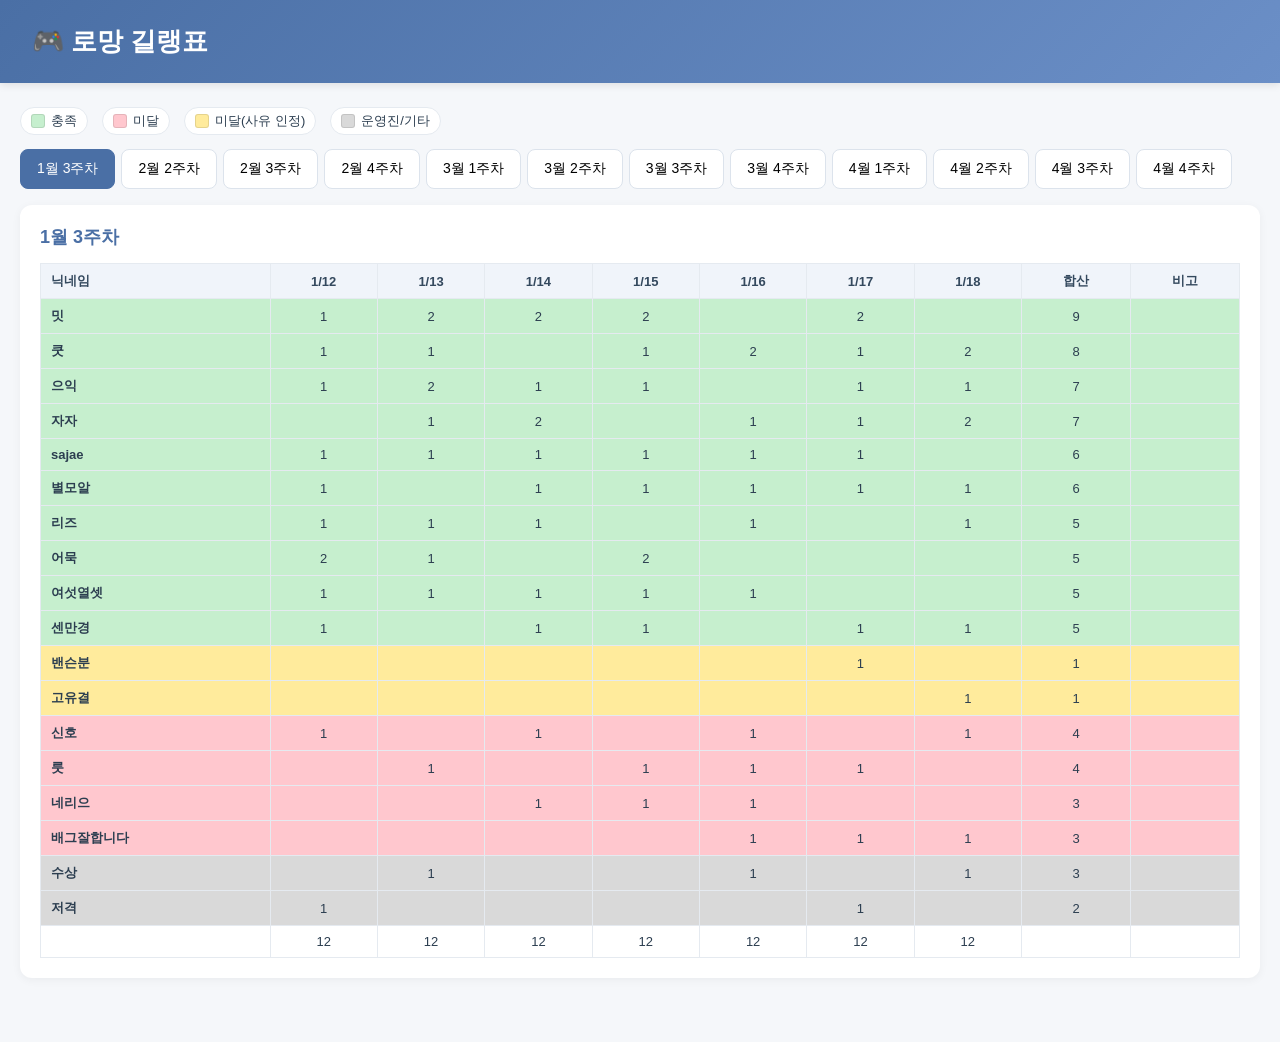
==== index.html @ 46daacc1 "Update print statement from 'Hello' to 'Goodbye'" ====
<!DOCTYPE html>
<html lang="ko">
<head>
<meta charset="UTF-8">
<title>로망 길랭표</title>
<style>
  *{box-sizing:border-box}
  body{font-family:'Malgun Gothic','Apple SD Gothic Neo',sans-serif;margin:0;background:#f5f7fa;color:#2c3e50}
  header{background:linear-gradient(135deg,#4a6fa5,#6b8fc7);color:#fff;padding:24px 32px;box-shadow:0 2px 8px rgba(0,0,0,.1)}
  header h1{margin:0;font-size:26px}
  .container{max-width:1400px;margin:24px auto;padding:0 20px}
  .legend{display:flex;flex-wrap:wrap;gap:14px;margin-bottom:14px;font-size:13px}
  .legend span{display:inline-flex;align-items:center;gap:6px;padding:4px 10px;background:#fff;border-radius:20px;border:1px solid #e5eaf0}
  .sw{width:14px;height:14px;border-radius:3px;border:1px solid rgba(0,0,0,.1)}
  .sw.green{background:#C6EFCE}.sw.red{background:#FFC7CE}.sw.yellow{background:#FFEB9C}.sw.gray{background:#D9D9D9}
  .tabs{display:flex;flex-wrap:wrap;gap:6px;margin-bottom:16px}
  .tab{padding:10px 16px;background:#fff;border:1px solid #dce3ec;border-radius:8px;cursor:pointer;font-size:14px;transition:.2s}
  .tab:hover{background:#eef3fa}
  .tab.active{background:#4a6fa5;color:#fff;border-color:#4a6fa5}
  .panel{background:#fff;border-radius:12px;padding:20px;box-shadow:0 2px 10px rgba(0,0,0,.05);overflow-x:auto}
  .panel h2{margin:0 0 14px;font-size:18px;color:#4a6fa5}
  table{width:100%;border-collapse:collapse;font-size:13px}
  th,td{padding:8px 10px;border:1px solid #e5eaf0;text-align:center;white-space:nowrap}
  th{background:#f0f4fa;font-weight:600;color:#34495e;position:sticky;top:0}
  td:first-child,th:first-child{text-align:left;font-weight:600}
  td.green{background:#C6EFCE}
  td.red{background:#FFC7CE}
  td.yellow{background:#FFEB9C}
  td.gray{background:#D9D9D9}
  footer{text-align:center;padding:20px;color:#95a5a6;font-size:12px}
</style>
</head>
<body>
<header><h1>🎮 로망 길랭표</h1></header>
<div class="container">
  <div class="legend">
    <span><i class="sw green"></i>충족</span>
    <span><i class="sw red"></i>미달</span>
    <span><i class="sw yellow"></i>미달(사유 인정)</span>
    <span><i class="sw gray"></i>운영진/기타</span>
  </div>
  <div class="tabs" id="tabs"></div>
  <div class="panel" id="panel"></div>
</div>
<footer></footer>
<script>
const DATA = {"1월 3주차": {"columns": ["닉네임", "1/12", "1/13", "1/14", "1/15", "1/16", "1/17", "1/18", "합산", "비고"], "rows": [[{"v": "밋", "c": "green"}, {"v": "1", "c": "green"}, {"v": "2", "c": "green"}, {"v": "2", "c": "green"}, {"v": "2", "c": "green"}, {"v": "", "c": "green"}, {"v": "2", "c": "green"}, {"v": "", "c": "green"}, {"v": "9", "c": "green"}, {"v": "", "c": "green"}], [{"v": "쿳", "c": "green"}, {"v": "1", "c": "green"}, {"v": "1", "c": "green"}, {"v": "", "c": "green"}, {"v": "1", "c": "green"}, {"v": "2", "c": "green"}, {"v": "1", "c": "green"}, {"v": "2", "c": "green"}, {"v": "8", "c": "green"}, {"v": "", "c": "green"}], [{"v": "으익", "c": "green"}, {"v": "1", "c": "green"}, {"v": "2", "c": "green"}, {"v": "1", "c": "green"}, {"v": "1", "c": "green"}, {"v": "", "c": "green"}, {"v": "1", "c": "green"}, {"v": "1", "c": "green"}, {"v": "7", "c": "green"}, {"v": "", "c": "green"}], [{"v": "자자", "c": "green"}, {"v": "", "c": "green"}, {"v": "1", "c": "green"}, {"v": "2", "c": "green"}, {"v": "", "c": "green"}, {"v": "1", "c": "green"}, {"v": "1", "c": "green"}, {"v": "2", "c": "green"}, {"v": "7", "c": "green"}, {"v": "", "c": "green"}], [{"v": "sajae", "c": "green"}, {"v": "1", "c": "green"}, {"v": "1", "c": "green"}, {"v": "1", "c": "green"}, {"v": "1", "c": "green"}, {"v": "1", "c": "green"}, {"v": "1", "c": "green"}, {"v": "", "c": "green"}, {"v": "6", "c": "green"}, {"v": "", "c": "green"}], [{"v": "별모알", "c": "green"}, {"v": "1", "c": "green"}, {"v": "", "c": "green"}, {"v": "1", "c": "green"}, {"v": "1", "c": "green"}, {"v": "1", "c": "green"}, {"v": "1", "c": "green"}, {"v": "1", "c": "green"}, {"v": "6", "c": "green"}, {"v": "", "c": "green"}], [{"v": "리즈", "c": "green"}, {"v": "1", "c": "green"}, {"v": "1", "c": "green"}, {"v": "1", "c": "green"}, {"v": "", "c": "green"}, {"v": "1", "c": "green"}, {"v": "", "c": "green"}, {"v": "1", "c": "green"}, {"v": "5", "c": "green"}, {"v": "", "c": "green"}], [{"v": "어묵", "c": "green"}, {"v": "2", "c": "green"}, {"v": "1", "c": "green"}, {"v": "", "c": "green"}, {"v": "2", "c": "green"}, {"v": "", "c": "green"}, {"v": "", "c": "green"}, {"v": "", "c": "green"}, {"v": "5", "c": "green"}, {"v": "", "c": "green"}], [{"v": "여섯열셋", "c": "green"}, {"v": "1", "c": "green"}, {"v": "1", "c": "green"}, {"v": "1", "c": "green"}, {"v": "1", "c": "green"}, {"v": "1", "c": "green"}, {"v": "", "c": "green"}, {"v": "", "c": "green"}, {"v": "5", "c": "green"}, {"v": "", "c": "green"}], [{"v": "센만경", "c": "green"}, {"v": "1", "c": "green"}, {"v": "", "c": "green"}, {"v": "1", "c": "green"}, {"v": "1", "c": "green"}, {"v": "", "c": "green"}, {"v": "1", "c": "green"}, {"v": "1", "c": "green"}, {"v": "5", "c": "green"}, {"v": "", "c": "green"}], [{"v": "밴슨분", "c": "yellow"}, {"v": "", "c": "yellow"}, {"v": "", "c": "yellow"}, {"v": "", "c": "yellow"}, {"v": "", "c": "yellow"}, {"v": "", "c": "yellow"}, {"v": "1", "c": "yellow"}, {"v": "", "c": "yellow"}, {"v": "1", "c": "yellow"}, {"v": "", "c": "yellow"}], [{"v": "고유결", "c": "yellow"}, {"v": "", "c": "yellow"}, {"v": "", "c": "yellow"}, {"v": "", "c": "yellow"}, {"v": "", "c": "yellow"}, {"v": "", "c": "yellow"}, {"v": "", "c": "yellow"}, {"v": "1", "c": "yellow"}, {"v": "1", "c": "yellow"}, {"v": "", "c": "yellow"}], [{"v": "신호", "c": "red"}, {"v": "1", "c": "red"}, {"v": "", "c": "red"}, {"v": "1", "c": "red"}, {"v": "", "c": "red"}, {"v": "1", "c": "red"}, {"v": "", "c": "red"}, {"v": "1", "c": "red"}, {"v": "4", "c": "red"}, {"v": "", "c": "red"}], [{"v": "룻", "c": "red"}, {"v": "", "c": "red"}, {"v": "1", "c": "red"}, {"v": "", "c": "red"}, {"v": "1", "c": "red"}, {"v": "1", "c": "red"}, {"v": "1", "c": "red"}, {"v": "", "c": "red"}, {"v": "4", "c": "red"}, {"v": "", "c": "red"}], [{"v": "네리으", "c": "red"}, {"v": "", "c": "red"}, {"v": "", "c": "red"}, {"v": "1", "c": "red"}, {"v": "1", "c": "red"}, {"v": "1", "c": "red"}, {"v": "", "c": "red"}, {"v": "", "c": "red"}, {"v": "3", "c": "red"}, {"v": "", "c": "red"}], [{"v": "배그잘합니다", "c": "red"}, {"v": "", "c": "red"}, {"v": "", "c": "red"}, {"v": "", "c": "red"}, {"v": "", "c": "red"}, {"v": "1", "c": "red"}, {"v": "1", "c": "red"}, {"v": "1", "c": "red"}, {"v": "3", "c": "red"}, {"v": "", "c": "red"}], [{"v": "수상", "c": "gray"}, {"v": "", "c": "gray"}, {"v": "1", "c": "gray"}, {"v": "", "c": "gray"}, {"v": "", "c": "gray"}, {"v": "1", "c": "gray"}, {"v": "", "c": "gray"}, {"v": "1", "c": "gray"}, {"v": "3", "c": "gray"}, {"v": "", "c": "gray"}], [{"v": "저격", "c": "gray"}, {"v": "1", "c": "gray"}, {"v": "", "c": "gray"}, {"v": "", "c": "gray"}, {"v": "", "c": "gray"}, {"v": "", "c": "gray"}, {"v": "1", "c": "gray"}, {"v": "", "c": "gray"}, {"v": "2", "c": "gray"}, {"v": "", "c": "gray"}], [{"v": "", "c": null}, {"v": "12", "c": null}, {"v": "12", "c": null}, {"v": "12", "c": null}, {"v": "12", "c": null}, {"v": "12", "c": null}, {"v": "12", "c": null}, {"v": "12", "c": null}, {"v": "", "c": null}, {"v": "", "c": null}]]}, "2월 2주차": {"columns": ["닉네임", "2/9", "2/10", "2/11", "2/12", "2/13", "2/14", "2/15", "합산", "비고"], "rows": [[{"v": "밋", "c": "green"}, {"v": "1", "c": "green"}, {"v": "", "c": "green"}, {"v": "", "c": "green"}, {"v": "", "c": "green"}, {"v": "2", "c": "green"}, {"v": "2", "c": "green"}, {"v": "", "c": "green"}, {"v": "5", "c": "green"}, {"v": "", "c": null}], [{"v": "으익", "c": "green"}, {"v": "1", "c": "green"}, {"v": "1", "c": "green"}, {"v": "1", "c": "green"}, {"v": "1", "c": "green"}, {"v": "", "c": "green"}, {"v": "1", "c": "green"}, {"v": "1", "c": "green"}, {"v": "6", "c": "green"}, {"v": "", "c": null}], [{"v": "자자", "c": "green"}, {"v": "2", "c": "green"}, {"v": "4", "c": "green"}, {"v": "2", "c": "green"}, {"v": "4", "c": "green"}, {"v": "2", "c": "green"}, {"v": "1", "c": "green"}, {"v": "1", "c": "green"}, {"v": "16", "c": "green"}, {"v": "", "c": null}], [{"v": "리즈", "c": "green"}, {"v": "1", "c": "green"}, {"v": "", "c": "green"}, {"v": "1", "c": "green"}, {"v": "1", "c": "green"}, {"v": "", "c": "green"}, {"v": "1", "c": "green"}, {"v": "1", "c": "green"}, {"v": "5", "c": "green"}, {"v": "", "c": null}], [{"v": "별모알", "c": "green"}, {"v": "1", "c": "green"}, {"v": "1", "c": "green"}, {"v": "1", "c": "green"}, {"v": "1", "c": "green"}, {"v": "1", "c": "green"}, {"v": "", "c": "green"}, {"v": "", "c": "green"}, {"v": "5", "c": "green"}, {"v": "", "c": null}], [{"v": "여섯열셋", "c": "green"}, {"v": "2", "c": "green"}, {"v": "2", "c": "green"}, {"v": "2", "c": "green"}, {"v": "", "c": "green"}, {"v": "2", "c": "green"}, {"v": "", "c": "green"}, {"v": "", "c": "green"}, {"v": "8", "c": "green"}, {"v": "", "c": null}], [{"v": "배그", "c": "green"}, {"v": "", "c": "green"}, {"v": "1", "c": "green"}, {"v": "1", "c": "green"}, {"v": "1", "c": "green"}, {"v": "", "c": "green"}, {"v": "", "c": "green"}, {"v": "1", "c": "green"}, {"v": "4", "c": "green"}, {"v": "주 4회만 가능하다 함", "c": null}], [{"v": "고유결", "c": "green"}, {"v": "", "c": "green"}, {"v": "", "c": "green"}, {"v": "1", "c": "green"}, {"v": "", "c": "green"}, {"v": "", "c": "green"}, {"v": "2", "c": "green"}, {"v": "2", "c": "green"}, {"v": "5", "c": "green"}, {"v": "", "c": null}], [{"v": "페력", "c": "yellow"}, {"v": "", "c": "yellow"}, {"v": "", "c": "yellow"}, {"v": "", "c": "yellow"}, {"v": "", "c": "yellow"}, {"v": "", "c": "yellow"}, {"v": "1", "c": "yellow"}, {"v": "1", "c": "yellow"}, {"v": "2", "c": "yellow"}, {"v": "14일 길갑", "c": null}], [{"v": "벽묻피", "c": "yellow"}, {"v": "", "c": "yellow"}, {"v": "", "c": "yellow"}, {"v": "", "c": "yellow"}, {"v": "", "c": "yellow"}, {"v": "", "c": "yellow"}, {"v": "", "c": "yellow"}, {"v": "1", "c": "yellow"}, {"v": "1", "c": "yellow"}, {"v": "15일 길갑", "c": null}], [{"v": "송나봄", "c": "red"}, {"v": "", "c": "red"}, {"v": "1", "c": "red"}, {"v": "", "c": "red"}, {"v": "1", "c": "red"}, {"v": "", "c": "red"}, {"v": "1", "c": "red"}, {"v": "", "c": "red"}, {"v": "3", "c": "red"}, {"v": "", "c": null}], [{"v": "밴슨분", "c": "red"}, {"v": "1", "c": "red"}, {"v": "", "c": "red"}, {"v": "", "c": "red"}, {"v": "", "c": "red"}, {"v": "", "c": "red"}, {"v": "", "c": "red"}, {"v": "", "c": "red"}, {"v": "1", "c": "red"}, {"v": "", "c": null}], [{"v": "센만경", "c": "red"}, {"v": "", "c": "red"}, {"v": "", "c": "red"}, {"v": "1", "c": "red"}, {"v": "", "c": "red"}, {"v": "", "c": "red"}, {"v": "", "c": "red"}, {"v": "", "c": "red"}, {"v": "1", "c": "red"}, {"v": "", "c": null}], [{"v": "신호", "c": "red"}, {"v": "1", "c": "red"}, {"v": "", "c": "red"}, {"v": "", "c": "red"}, {"v": "", "c": "red"}, {"v": "1", "c": "red"}, {"v": "", "c": "red"}, {"v": "1", "c": "red"}, {"v": "3", "c": "red"}, {"v": "", "c": null}], [{"v": "네리으", "c": "red"}, {"v": "", "c": "red"}, {"v": "", "c": "red"}, {"v": "", "c": "red"}, {"v": "", "c": "red"}, {"v": "1", "c": "red"}, {"v": "", "c": "red"}, {"v": "", "c": "red"}, {"v": "1", "c": "red"}, {"v": "", "c": null}], [{"v": "룻", "c": "gray"}, {"v": "", "c": "gray"}, {"v": "", "c": "gray"}, {"v": "", "c": "gray"}, {"v": "1", "c": "gray"}, {"v": "1", "c": "gray"}, {"v": "1", "c": "gray"}, {"v": "1", "c": "gray"}, {"v": "4", "c": "gray"}, {"v": "", "c": null}], [{"v": "수상", "c": "gray"}, {"v": "2", "c": "gray"}, {"v": "2", "c": "gray"}, {"v": "2", "c": "gray"}, {"v": "1", "c": "gray"}, {"v": "2", "c": "gray"}, {"v": "2", "c": "gray"}, {"v": "2", "c": "gray"}, {"v": "13", "c": "gray"}, {"v": "", "c": null}], [{"v": "", "c": null}, {"v": "12", "c": null}, {"v": "12", "c": null}, {"v": "12", "c": null}, {"v": "11", "c": null}, {"v": "12", "c": null}, {"v": "12", "c": null}, {"v": "12", "c": null}, {"v": "", "c": null}, {"v": "", "c": null}]]}, "2월 3주차": {"columns": ["닉네임", "2/16", "2/17", "2/18", "2/19", "2/20", "2/21", "2/22", "합산", "비고", "", ""], "rows": [[{"v": "여섯열셋", "c": "green"}, {"v": "2", "c": "green"}, {"v": "1", "c": "green"}, {"v": "1", "c": "green"}, {"v": "1", "c": "green"}, {"v": "1", "c": "green"}, {"v": "", "c": "green"}, {"v": "", "c": "green"}, {"v": "6", "c": "green"}, {"v": "", "c": null}, {"v": "", "c": null}, {"v": "", "c": null}], [{"v": "센만경", "c": "green"}, {"v": "1", "c": "green"}, {"v": "1", "c": "green"}, {"v": "", "c": "green"}, {"v": "1", "c": "green"}, {"v": "1", "c": "green"}, {"v": "1", "c": "green"}, {"v": "1", "c": "green"}, {"v": "6", "c": "green"}, {"v": "", "c": null}, {"v": "", "c": null}, {"v": "", "c": null}], [{"v": "별모알", "c": "green"}, {"v": "1", "c": "green"}, {"v": "1", "c": "green"}, {"v": "1", "c": "green"}, {"v": "1", "c": "green"}, {"v": "1", "c": "green"}, {"v": "", "c": "green"}, {"v": "", "c": "green"}, {"v": "5", "c": "green"}, {"v": "", "c": null}, {"v": "", "c": null}, {"v": "", "c": null}], [{"v": "흐흉(쿠노예)", "c": "green"}, {"v": "", "c": "green"}, {"v": "", "c": "green"}, {"v": "1", "c": "green"}, {"v": "1", "c": "green"}, {"v": "", "c": "green"}, {"v": "1", "c": "green"}, {"v": "2", "c": "green"}, {"v": "5", "c": "green"}, {"v": "", "c": null}, {"v": "", "c": null}, {"v": "", "c": null}], [{"v": "배그", "c": "green"}, {"v": "1", "c": "green"}, {"v": "", "c": "green"}, {"v": "1", "c": "green"}, {"v": "1", "c": "green"}, {"v": "", "c": "green"}, {"v": "1", "c": "green"}, {"v": "1", "c": "green"}, {"v": "5", "c": "green"}, {"v": "", "c": null}, {"v": "", "c": null}, {"v": "", "c": null}], [{"v": "페력", "c": "green"}, {"v": "1", "c": "green"}, {"v": "", "c": "green"}, {"v": "", "c": "green"}, {"v": "1", "c": "green"}, {"v": "1", "c": "green"}, {"v": "1", "c": "green"}, {"v": "1", "c": "green"}, {"v": "5", "c": "green"}, {"v": "", "c": null}, {"v": "", "c": null}, {"v": "", "c": null}], [{"v": "벽묻피", "c": "green"}, {"v": "", "c": "green"}, {"v": "1", "c": "green"}, {"v": "1", "c": "green"}, {"v": "1", "c": "green"}, {"v": "", "c": "green"}, {"v": "1", "c": "green"}, {"v": "1", "c": "green"}, {"v": "5", "c": "green"}, {"v": "", "c": null}, {"v": "", "c": null}, {"v": "", "c": null}], [{"v": "셰나", "c": "yellow"}, {"v": "", "c": "yellow"}, {"v": "", "c": "yellow"}, {"v": "", "c": "yellow"}, {"v": "", "c": "yellow"}, {"v": "1", "c": "yellow"}, {"v": "1", "c": "yellow"}, {"v": "1", "c": "yellow"}, {"v": "3", "c": "yellow"}, {"v": "", "c": null}, {"v": "", "c": null}, {"v": "", "c": null}], [{"v": "봄풀", "c": "yellow"}, {"v": "", "c": "yellow"}, {"v": "", "c": "yellow"}, {"v": "", "c": "yellow"}, {"v": "", "c": "yellow"}, {"v": "1", "c": "yellow"}, {"v": "", "c": "yellow"}, {"v": "", "c": "yellow"}, {"v": "1", "c": "yellow"}, {"v": "", "c": null}, {"v": "", "c": null}, {"v": "", "c": null}], [{"v": "햇닢", "c": "yellow"}, {"v": "", "c": "yellow"}, {"v": "", "c": "yellow"}, {"v": "", "c": "yellow"}, {"v": "", "c": "yellow"}, {"v": "1", "c": "yellow"}, {"v": "", "c": "yellow"}, {"v": "", "c": "yellow"}, {"v": "1", "c": "yellow"}, {"v": "", "c": null}, {"v": "", "c": null}, {"v": "", "c": null}], [{"v": "송나봄(요사히)", "c": "red"}, {"v": "1", "c": "red"}, {"v": "", "c": "red"}, {"v": "", "c": "red"}, {"v": "1", "c": "red"}, {"v": "1", "c": "red"}, {"v": "", "c": "red"}, {"v": "1", "c": "red"}, {"v": "4", "c": "red"}, {"v": "", "c": null}, {"v": "", "c": null}, {"v": "", "c": null}], [{"v": "밋", "c": "red"}, {"v": "", "c": "red"}, {"v": "1", "c": "red"}, {"v": "2", "c": "red"}, {"v": "1", "c": "red"}, {"v": "", "c": "red"}, {"v": "", "c": "red"}, {"v": "", "c": "red"}, {"v": "4", "c": "red"}, {"v": "", "c": null}, {"v": "", "c": null}, {"v": "", "c": null}], [{"v": "리즈", "c": "red"}, {"v": "1", "c": "red"}, {"v": "", "c": "red"}, {"v": "1", "c": "red"}, {"v": "1", "c": "red"}, {"v": "", "c": "red"}, {"v": "1", "c": "red"}, {"v": "", "c": "red"}, {"v": "4", "c": "red"}, {"v": "", "c": null}, {"v": "", "c": null}, {"v": "", "c": null}], [{"v": "고유결", "c": "red"}, {"v": "", "c": "red"}, {"v": "2", "c": "red"}, {"v": "", "c": "red"}, {"v": "", "c": "red"}, {"v": "2", "c": "red"}, {"v": "", "c": "red"}, {"v": "", "c": "red"}, {"v": "4", "c": "red"}, {"v": "", "c": null}, {"v": "", "c": null}, {"v": "", "c": null}], [{"v": "네리으", "c": "red"}, {"v": "", "c": "red"}, {"v": "1", "c": "red"}, {"v": "", "c": "red"}, {"v": "1", "c": "red"}, {"v": "", "c": "red"}, {"v": "1", "c": "red"}, {"v": "1", "c": "red"}, {"v": "4", "c": "red"}, {"v": "", "c": null}, {"v": "", "c": null}, {"v": "", "c": null}], [{"v": "으익", "c": "red"}, {"v": "1", "c": "red"}, {"v": "1", "c": "red"}, {"v": "", "c": "red"}, {"v": "", "c": "red"}, {"v": "", "c": "red"}, {"v": "", "c": "red"}, {"v": "1", "c": "red"}, {"v": "3", "c": "red"}, {"v": "", "c": null}, {"v": "", "c": null}, {"v": "", "c": null}], [{"v": "신호", "c": "red"}, {"v": "", "c": "red"}, {"v": "1", "c": "red"}, {"v": "", "c": "red"}, {"v": "", "c": "red"}, {"v": "", "c": "red"}, {"v": "1", "c": "red"}, {"v": "1", "c": "red"}, {"v": "3", "c": "red"}, {"v": "", "c": null}, {"v": "", "c": null}, {"v": "", "c": null}], [{"v": "자자", "c": "red"}, {"v": "", "c": "red"}, {"v": "", "c": "red"}, {"v": "1", "c": "red"}, {"v": "", "c": "red"}, {"v": "", "c": "red"}, {"v": "1", "c": "red"}, {"v": "", "c": "red"}, {"v": "2", "c": "red"}, {"v": "", "c": null}, {"v": "", "c": null}, {"v": "", "c": null}], [{"v": "밴슨분", "c": "red"}, {"v": "1", "c": "red"}, {"v": "", "c": "red"}, {"v": "", "c": "red"}, {"v": "", "c": "red"}, {"v": "", "c": "red"}, {"v": "", "c": "red"}, {"v": "", "c": "red"}, {"v": "1", "c": "red"}, {"v": "", "c": null}, {"v": "", "c": null}, {"v": "", "c": null}], [{"v": "수상", "c": "gray"}, {"v": "2", "c": "gray"}, {"v": "2", "c": "gray"}, {"v": "2", "c": "gray"}, {"v": "", "c": "gray"}, {"v": "2", "c": "gray"}, {"v": "", "c": "gray"}, {"v": "", "c": "gray"}, {"v": "8", "c": "gray"}, {"v": "", "c": null}, {"v": "", "c": null}, {"v": "", "c": null}], [{"v": "룻", "c": "gray"}, {"v": "", "c": "gray"}, {"v": "", "c": "gray"}, {"v": "1", "c": "gray"}, {"v": "1", "c": "gray"}, {"v": "", "c": "gray"}, {"v": "", "c": "gray"}, {"v": "1", "c": "gray"}, {"v": "3", "c": "gray"}, {"v": "", "c": null}, {"v": "", "c": null}, {"v": "", "c": null}], [{"v": "", "c": null}, {"v": "12", "c": null}, {"v": "12", "c": null}, {"v": "12", "c": null}, {"v": "12", "c": null}, {"v": "12", "c": null}, {"v": "10", "c": null}, {"v": "12", "c": null}, {"v": "", "c": null}, {"v": "", "c": null}, {"v": "", "c": null}, {"v": "", "c": null}]]}, "2월 4주차": {"columns": ["닉네임", "2/23", "2/24", "2/25", "2/26", "2/27", "2/28", "3/1", "합산", "비고"], "rows": [[{"v": "으익", "c": "green"}, {"v": "1", "c": "green"}, {"v": "1", "c": "green"}, {"v": "1", "c": "green"}, {"v": "1", "c": "green"}, {"v": "1", "c": "green"}, {"v": "1", "c": "green"}, {"v": "1", "c": "green"}, {"v": "7", "c": "green"}, {"v": "", "c": null}], [{"v": "별모알", "c": "green"}, {"v": "1", "c": "green"}, {"v": "1", "c": "green"}, {"v": "1", "c": "green"}, {"v": "1", "c": "green"}, {"v": "1", "c": "green"}, {"v": "", "c": "green"}, {"v": "", "c": "green"}, {"v": "5", "c": "green"}, {"v": "", "c": null}], [{"v": "여섯열셋", "c": "green"}, {"v": "", "c": "green"}, {"v": "1", "c": "green"}, {"v": "2", "c": "green"}, {"v": "2", "c": "green"}, {"v": "", "c": "green"}, {"v": "", "c": "green"}, {"v": "", "c": "green"}, {"v": "5", "c": "green"}, {"v": "", "c": null}], [{"v": "흐흉(쿠노예)", "c": "green"}, {"v": "1", "c": "green"}, {"v": "1", "c": "green"}, {"v": "1", "c": "green"}, {"v": "", "c": "green"}, {"v": "", "c": "green"}, {"v": "1", "c": "green"}, {"v": "1", "c": "green"}, {"v": "5", "c": "green"}, {"v": "", "c": null}], [{"v": "배그", "c": "green"}, {"v": "", "c": "green"}, {"v": "1", "c": "green"}, {"v": "1", "c": "green"}, {"v": "1", "c": "green"}, {"v": "1", "c": "green"}, {"v": "", "c": "green"}, {"v": "", "c": "green"}, {"v": "4", "c": "green"}, {"v": "", "c": null}], [{"v": "셰나", "c": "red"}, {"v": "", "c": "red"}, {"v": "1", "c": "red"}, {"v": "1", "c": "red"}, {"v": "", "c": "red"}, {"v": "", "c": "red"}, {"v": "", "c": "red"}, {"v": "1", "c": "red"}, {"v": "3", "c": "red"}, {"v": "", "c": null}], [{"v": "밴슨분", "c": "red"}, {"v": "", "c": "red"}, {"v": "", "c": "red"}, {"v": "2", "c": "red"}, {"v": "", "c": "red"}, {"v": "1", "c": "red"}, {"v": "", "c": "red"}, {"v": "", "c": "red"}, {"v": "3", "c": "red"}, {"v": "", "c": null}], [{"v": "신호", "c": "red"}, {"v": "1", "c": "red"}, {"v": "", "c": "red"}, {"v": "1", "c": "red"}, {"v": "", "c": "red"}, {"v": "", "c": "red"}, {"v": "", "c": "red"}, {"v": "1", "c": "red"}, {"v": "3", "c": "red"}, {"v": "", "c": null}], [{"v": "벳새", "c": "red"}, {"v": "1", "c": "red"}, {"v": "1", "c": "red"}, {"v": "", "c": "red"}, {"v": "1", "c": "red"}, {"v": "", "c": "red"}, {"v": "", "c": "red"}, {"v": "", "c": "red"}, {"v": "3", "c": "red"}, {"v": "길탈", "c": null}], [{"v": "센만경", "c": "red"}, {"v": "", "c": "red"}, {"v": "1", "c": "red"}, {"v": "", "c": "red"}, {"v": "", "c": "red"}, {"v": "", "c": "red"}, {"v": "1", "c": "red"}, {"v": "1", "c": "red"}, {"v": "3", "c": "red"}, {"v": "", "c": null}], [{"v": "고유결", "c": "red"}, {"v": "", "c": "red"}, {"v": "", "c": "red"}, {"v": "", "c": "red"}, {"v": "", "c": "red"}, {"v": "", "c": "red"}, {"v": "2", "c": "red"}, {"v": "", "c": "red"}, {"v": "2", "c": "red"}, {"v": "", "c": null}], [{"v": "네리으", "c": "red"}, {"v": "", "c": "red"}, {"v": "", "c": "red"}, {"v": "", "c": "red"}, {"v": "1", "c": "red"}, {"v": "1", "c": "red"}, {"v": "", "c": "red"}, {"v": "1", "c": "red"}, {"v": "3", "c": "red"}, {"v": "", "c": null}], [{"v": "페력", "c": "red"}, {"v": "", "c": "red"}, {"v": "", "c": "red"}, {"v": "1", "c": "red"}, {"v": "", "c": "red"}, {"v": "", "c": "red"}, {"v": "", "c": "red"}, {"v": "", "c": "red"}, {"v": "1", "c": "red"}, {"v": "", "c": null}], [{"v": "벽묻피", "c": "red"}, {"v": "", "c": "red"}, {"v": "", "c": "red"}, {"v": "", "c": "red"}, {"v": "", "c": "red"}, {"v": "", "c": "red"}, {"v": "", "c": "red"}, {"v": "", "c": "red"}, {"v": "0", "c": "red"}, {"v": "23일 길갑", "c": null}], [{"v": "봄풀", "c": "red"}, {"v": "", "c": "red"}, {"v": "", "c": "red"}, {"v": "", "c": "red"}, {"v": "", "c": "red"}, {"v": "", "c": "red"}, {"v": "", "c": "red"}, {"v": "", "c": "red"}, {"v": "0", "c": "red"}, {"v": "", "c": null}], [{"v": "수상", "c": "gray"}, {"v": "2", "c": "gray"}, {"v": "2", "c": "gray"}, {"v": "", "c": "gray"}, {"v": "", "c": "gray"}, {"v": "2", "c": "gray"}, {"v": "", "c": "gray"}, {"v": "", "c": "gray"}, {"v": "6", "c": "gray"}, {"v": "", "c": null}], [{"v": "자자", "c": "gray"}, {"v": "3", "c": "gray"}, {"v": "1", "c": "gray"}, {"v": "", "c": "gray"}, {"v": "1", "c": "gray"}, {"v": "", "c": "gray"}, {"v": "", "c": "gray"}, {"v": "", "c": "gray"}, {"v": "5", "c": "gray"}, {"v": "", "c": null}], [{"v": "리즈", "c": "gray"}, {"v": "", "c": "gray"}, {"v": "", "c": "gray"}, {"v": "1", "c": "gray"}, {"v": "1", "c": "gray"}, {"v": "1", "c": "gray"}, {"v": "1", "c": "gray"}, {"v": "1", "c": "gray"}, {"v": "5", "c": "gray"}, {"v": "", "c": null}], [{"v": "요사히=yvi=신앙", "c": "gray"}, {"v": "", "c": "gray"}, {"v": "", "c": "gray"}, {"v": "", "c": "gray"}, {"v": "1", "c": "gray"}, {"v": "1", "c": "gray"}, {"v": "1", "c": "gray"}, {"v": "1", "c": "gray"}, {"v": "4", "c": "gray"}, {"v": "", "c": null}], [{"v": "송나봄", "c": "gray"}, {"v": "", "c": "gray"}, {"v": "", "c": "gray"}, {"v": "", "c": "gray"}, {"v": "1", "c": "gray"}, {"v": "1", "c": "gray"}, {"v": "1", "c": "gray"}, {"v": "1", "c": "gray"}, {"v": "4", "c": "gray"}, {"v": "", "c": null}], [{"v": "룻", "c": "gray"}, {"v": "", "c": "gray"}, {"v": "1", "c": "gray"}, {"v": "", "c": "gray"}, {"v": "1", "c": "gray"}, {"v": "1", "c": "gray"}, {"v": "1", "c": "gray"}, {"v": "1", "c": "gray"}, {"v": "5", "c": "gray"}, {"v": "", "c": null}], [{"v": "밋", "c": "gray"}, {"v": "", "c": "gray"}, {"v": "", "c": "gray"}, {"v": "", "c": "gray"}, {"v": "", "c": "gray"}, {"v": "1", "c": "gray"}, {"v": "", "c": "gray"}, {"v": "", "c": "gray"}, {"v": "1", "c": "gray"}, {"v": "", "c": null}], [{"v": "", "c": null}, {"v": "10", "c": null}, {"v": "12", "c": null}, {"v": "12", "c": null}, {"v": "12", "c": null}, {"v": "12", "c": null}, {"v": "9", "c": null}, {"v": "10", "c": null}, {"v": "", "c": null}, {"v": "", "c": null}]]}, "3월 1주차": {"columns": ["닉네임", "3/2", "3/3", "3/4", "3/5", "3/6", "3/7", "3/8", "합산", "비고"], "rows": [[{"v": "밴슨분", "c": "green"}, {"v": "", "c": "green"}, {"v": "1", "c": "green"}, {"v": "2", "c": "green"}, {"v": "1", "c": "green"}, {"v": "2", "c": "green"}, {"v": "", "c": "green"}, {"v": "2", "c": "green"}, {"v": "8", "c": "green"}, {"v": "3/7나눠서", "c": "green"}], [{"v": "셰나", "c": "green"}, {"v": "1", "c": "green"}, {"v": "", "c": "green"}, {"v": "", "c": "green"}, {"v": "2", "c": "green"}, {"v": "1", "c": "green"}, {"v": "1", "c": "green"}, {"v": "1", "c": "green"}, {"v": "6", "c": "green"}, {"v": "", "c": "green"}], [{"v": "힘줄절단", "c": "green"}, {"v": "1", "c": "green"}, {"v": "", "c": "green"}, {"v": "1", "c": "green"}, {"v": "1", "c": "green"}, {"v": "1", "c": "green"}, {"v": "1", "c": "green"}, {"v": "1", "c": "green"}, {"v": "6", "c": "green"}, {"v": "", "c": "green"}], [{"v": "여섯열셋", "c": "green"}, {"v": "1", "c": "green"}, {"v": "2", "c": "green"}, {"v": "1", "c": "green"}, {"v": "1", "c": "green"}, {"v": "", "c": "green"}, {"v": "", "c": "green"}, {"v": "", "c": "green"}, {"v": "5", "c": "green"}, {"v": "", "c": "green"}], [{"v": "고유결", "c": "green"}, {"v": "2", "c": "green"}, {"v": "", "c": "green"}, {"v": "1", "c": "green"}, {"v": "", "c": "green"}, {"v": "", "c": "green"}, {"v": "1", "c": "green"}, {"v": "1", "c": "green"}, {"v": "5", "c": "green"}, {"v": "", "c": "green"}], [{"v": "건반윤", "c": "green"}, {"v": "", "c": "green"}, {"v": "", "c": "green"}, {"v": "1", "c": "green"}, {"v": "1", "c": "green"}, {"v": "1", "c": "green"}, {"v": "1", "c": "green"}, {"v": "1", "c": "green"}, {"v": "5", "c": "green"}, {"v": "", "c": "green"}], [{"v": "배그", "c": "green"}, {"v": "1", "c": "green"}, {"v": "1", "c": "green"}, {"v": "1", "c": "green"}, {"v": "1", "c": "green"}, {"v": "", "c": "green"}, {"v": "", "c": "green"}, {"v": "", "c": "green"}, {"v": "4", "c": "green"}, {"v": "4번만 가능", "c": "green"}], [{"v": "신호", "c": "green"}, {"v": "", "c": "green"}, {"v": "1", "c": "green"}, {"v": "1", "c": "green"}, {"v": "1", "c": "green"}, {"v": "", "c": "green"}, {"v": "1", "c": "green"}, {"v": "", "c": "green"}, {"v": "4", "c": "green"}, {"v": "3/7나눠서", "c": "green"}], [{"v": "네리으", "c": "yellow"}, {"v": "", "c": "yellow"}, {"v": "1", "c": "yellow"}, {"v": "1", "c": "yellow"}, {"v": "1", "c": "yellow"}, {"v": "", "c": "yellow"}, {"v": "", "c": "yellow"}, {"v": "", "c": "yellow"}, {"v": "3", "c": "yellow"}, {"v": "아가영매 ㅜ", "c": "yellow"}], [{"v": "으익", "c": "yellow"}, {"v": "", "c": "yellow"}, {"v": "1", "c": "yellow"}, {"v": "", "c": "yellow"}, {"v": "1", "c": "yellow"}, {"v": "", "c": "yellow"}, {"v": "1", "c": "yellow"}, {"v": "1", "c": "yellow"}, {"v": "4", "c": "yellow"}, {"v": "야자", "c": "yellow"}], [{"v": "1uvmax", "c": "yellow"}, {"v": "1", "c": "yellow"}, {"v": "1", "c": "yellow"}, {"v": "", "c": "yellow"}, {"v": "", "c": "yellow"}, {"v": "", "c": "yellow"}, {"v": "2", "c": "yellow"}, {"v": "", "c": "yellow"}, {"v": "4", "c": "yellow"}, {"v": "도와주는거인데 체크하래", "c": "yellow"}], [{"v": "별모알", "c": "yellow"}, {"v": "1", "c": "yellow"}, {"v": "", "c": "yellow"}, {"v": "", "c": "yellow"}, {"v": "", "c": "yellow"}, {"v": "", "c": "yellow"}, {"v": "", "c": "yellow"}, {"v": "1", "c": "yellow"}, {"v": "2", "c": "yellow"}, {"v": "정지", "c": "yellow"}], [{"v": "흐흉(쿠노예)", "c": "yellow"}, {"v": "", "c": "yellow"}, {"v": "", "c": "yellow"}, {"v": "", "c": "yellow"}, {"v": "", "c": "yellow"}, {"v": "1", "c": "yellow"}, {"v": "1", "c": "yellow"}, {"v": "", "c": "yellow"}, {"v": "2", "c": "yellow"}, {"v": "군대", "c": "yellow"}], [{"v": "봄풀", "c": "yellow"}, {"v": "", "c": "yellow"}, {"v": "", "c": "yellow"}, {"v": "", "c": "yellow"}, {"v": "", "c": "yellow"}, {"v": "", "c": "yellow"}, {"v": "", "c": "yellow"}, {"v": "", "c": "yellow"}, {"v": "0", "c": "yellow"}, {"v": "군대이슈로 명유", "c": "yellow"}], [{"v": "센만경", "c": "red"}, {"v": "", "c": "red"}, {"v": "", "c": "red"}, {"v": "", "c": "red"}, {"v": "", "c": "red"}, {"v": "", "c": "red"}, {"v": "1", "c": "red"}, {"v": "", "c": "red"}, {"v": "1", "c": "red"}, {"v": "", "c": "red"}], [{"v": "페력", "c": "red"}, {"v": "", "c": "red"}, {"v": "", "c": "red"}, {"v": "", "c": "red"}, {"v": "", "c": "red"}, {"v": "", "c": "red"}, {"v": "", "c": "red"}, {"v": "", "c": "red"}, {"v": "0", "c": "red"}, {"v": "", "c": "red"}], [{"v": "리즈", "c": "gray"}, {"v": "1", "c": "gray"}, {"v": "1", "c": "gray"}, {"v": "", "c": "gray"}, {"v": "1", "c": "gray"}, {"v": "1", "c": "gray"}, {"v": "1", "c": "gray"}, {"v": "1", "c": "gray"}, {"v": "6", "c": "gray"}, {"v": "", "c": "gray"}], [{"v": "헌트릭스", "c": "gray"}, {"v": "1", "c": "gray"}, {"v": "1", "c": "gray"}, {"v": "1", "c": "gray"}, {"v": "", "c": "gray"}, {"v": "1", "c": "gray"}, {"v": "", "c": "gray"}, {"v": "", "c": "gray"}, {"v": "4", "c": "gray"}, {"v": "도와주러 옴", "c": "gray"}], [{"v": "송나봄", "c": "gray"}, {"v": "", "c": "gray"}, {"v": "", "c": "gray"}, {"v": "1", "c": "gray"}, {"v": "", "c": "gray"}, {"v": "1", "c": "gray"}, {"v": "1", "c": "gray"}, {"v": "1", "c": "gray"}, {"v": "4", "c": "gray"}, {"v": "야자", "c": "gray"}], [{"v": "수상", "c": "gray"}, {"v": "1", "c": "gray"}, {"v": "", "c": "gray"}, {"v": "1", "c": "gray"}, {"v": "", "c": "gray"}, {"v": "", "c": "gray"}, {"v": "", "c": "gray"}, {"v": "", "c": "gray"}, {"v": "2", "c": "gray"}, {"v": "", "c": "gray"}], [{"v": "밋", "c": "gray"}, {"v": "1", "c": "gray"}, {"v": "", "c": "gray"}, {"v": "", "c": "gray"}, {"v": "", "c": "gray"}, {"v": "1", "c": "gray"}, {"v": "", "c": "gray"}, {"v": "", "c": "gray"}, {"v": "2", "c": "gray"}, {"v": "길마머해", "c": "gray"}], [{"v": "안키움이름", "c": "gray"}, {"v": "", "c": "gray"}, {"v": "", "c": "gray"}, {"v": "", "c": "gray"}, {"v": "1", "c": "gray"}, {"v": "", "c": "gray"}, {"v": "", "c": "gray"}, {"v": "", "c": "gray"}, {"v": "1", "c": "gray"}, {"v": "랭유아님", "c": "gray"}], [{"v": "yvi", "c": "gray"}, {"v": "", "c": "gray"}, {"v": "1", "c": "gray"}, {"v": "", "c": "gray"}, {"v": "", "c": "gray"}, {"v": "", "c": "gray"}, {"v": "", "c": "gray"}, {"v": "", "c": "gray"}, {"v": "1", "c": "gray"}, {"v": "도와주러 왔다가 길탈", "c": "gray"}], [{"v": "룻", "c": "gray"}, {"v": "", "c": "gray"}, {"v": "1", "c": "gray"}, {"v": "", "c": "gray"}, {"v": "", "c": "gray"}, {"v": "", "c": "gray"}, {"v": "", "c": "gray"}, {"v": "", "c": "gray"}, {"v": "1", "c": "gray"}, {"v": "", "c": "gray"}], [{"v": "자자[위인]", "c": "gray"}, {"v": "", "c": "gray"}, {"v": "", "c": "gray"}, {"v": "", "c": "gray"}, {"v": "", "c": "gray"}, {"v": "", "c": "gray"}, {"v": "", "c": "gray"}, {"v": "1", "c": "gray"}, {"v": "1", "c": "gray"}, {"v": "도와주러 옴", "c": "gray"}], [{"v": "자자", "c": "gray"}, {"v": "", "c": "gray"}, {"v": "", "c": "gray"}, {"v": "", "c": "gray"}, {"v": "", "c": "gray"}, {"v": "", "c": "gray"}, {"v": "", "c": "gray"}, {"v": "", "c": "gray"}, {"v": "0", "c": "gray"}, {"v": "", "c": "gray"}], [{"v": "", "c": null}, {"v": "12", "c": null}, {"v": "12", "c": null}, {"v": "12", "c": null}, {"v": "12", "c": null}, {"v": "10", "c": null}, {"v": "12", "c": null}, {"v": "11", "c": null}, {"v": "", "c": null}, {"v": "", "c": null}]]}, "3월 2주차": {"columns": ["닉네임", "3/9", "3/10", "3/11", "3/12", "3/13", "3/14", "3/15", "합산 (승률)", "비고"], "rows": [[{"v": "송나봄", "c": "green"}, {"v": "L", "c": "green"}, {"v": "W", "c": "green"}, {"v": "W", "c": "green"}, {"v": "W", "c": "green"}, {"v": "W", "c": "green"}, {"v": "W", "c": "green"}, {"v": "L", "c": "green"}, {"v": "7 (71%)", "c": "green"}, {"v": "야자", "c": "green"}], [{"v": "네리으", "c": "green"}, {"v": "L", "c": "green"}, {"v": "L", "c": "green"}, {"v": "W", "c": "green"}, {"v": "L", "c": "green"}, {"v": "W", "c": "green"}, {"v": "L", "c": "green"}, {"v": "W", "c": "green"}, {"v": "7 (43%)", "c": "green"}, {"v": "", "c": "green"}], [{"v": "셰나", "c": "green"}, {"v": "", "c": "green"}, {"v": "W", "c": "green"}, {"v": "W", "c": "green"}, {"v": "L", "c": "green"}, {"v": "L", "c": "green"}, {"v": "L", "c": "green"}, {"v": "L", "c": "green"}, {"v": "6 (33%)", "c": "green"}, {"v": "", "c": "green"}], [{"v": "힘줄절단", "c": "green"}, {"v": "", "c": "green"}, {"v": "L", "c": "green"}, {"v": "L", "c": "green"}, {"v": "L", "c": "green"}, {"v": "W", "c": "green"}, {"v": "L", "c": "green"}, {"v": "W", "c": "green"}, {"v": "6 (33%)", "c": "green"}, {"v": "", "c": "green"}], [{"v": "별모알(앵무관찰자)", "c": "green"}, {"v": "W", "c": "green"}, {"v": "W", "c": "green"}, {"v": "W", "c": "green"}, {"v": "L", "c": "green"}, {"v": "L", "c": "green"}, {"v": "", "c": "green"}, {"v": "", "c": "green"}, {"v": "5 (60%)", "c": "green"}, {"v": "", "c": "green"}], [{"v": "여섯열셋", "c": "green"}, {"v": "LL", "c": "green"}, {"v": "LL", "c": "green"}, {"v": "", "c": "green"}, {"v": "W", "c": "green"}, {"v": "", "c": "green"}, {"v": "", "c": "green"}, {"v": "", "c": "green"}, {"v": "5 (20%)", "c": "green"}, {"v": "", "c": "green"}], [{"v": "신호", "c": "green"}, {"v": "", "c": "green"}, {"v": "W", "c": "green"}, {"v": "W", "c": "green"}, {"v": "", "c": "green"}, {"v": "L", "c": "green"}, {"v": "", "c": "green"}, {"v": "", "c": "green"}, {"v": "3 (67%)", "c": "green"}, {"v": "3/7나눠서", "c": "green"}], [{"v": "흐흉(쿠노예)", "c": "yellow"}, {"v": "L", "c": "yellow"}, {"v": "L", "c": "yellow"}, {"v": "", "c": "yellow"}, {"v": "", "c": "yellow"}, {"v": "", "c": "yellow"}, {"v": "W", "c": "yellow"}, {"v": "L", "c": "yellow"}, {"v": "4 (25%)", "c": "yellow"}, {"v": "군대", "c": "yellow"}], [{"v": "큡에", "c": "yellow"}, {"v": "", "c": "yellow"}, {"v": "", "c": "yellow"}, {"v": "L", "c": "yellow"}, {"v": "", "c": "yellow"}, {"v": "L", "c": "yellow"}, {"v": "L", "c": "yellow"}, {"v": "W", "c": "yellow"}, {"v": "4 (25%)", "c": "yellow"}, {"v": "11일 길갑", "c": "yellow"}], [{"v": "으익", "c": "yellow"}, {"v": "", "c": "yellow"}, {"v": "", "c": "yellow"}, {"v": "L", "c": "yellow"}, {"v": "", "c": "yellow"}, {"v": "", "c": "yellow"}, {"v": "W", "c": "yellow"}, {"v": "L", "c": "yellow"}, {"v": "3 (33%)", "c": "yellow"}, {"v": "야자", "c": "yellow"}], [{"v": "세대큪(이바닥)", "c": "yellow"}, {"v": "", "c": "yellow"}, {"v": "", "c": "yellow"}, {"v": "", "c": "yellow"}, {"v": "W", "c": "yellow"}, {"v": "", "c": "yellow"}, {"v": "W", "c": "yellow"}, {"v": "", "c": "yellow"}, {"v": "2 (100%)", "c": "yellow"}, {"v": "12일 길갑, 4판된다함", "c": "yellow"}], [{"v": "고유결", "c": "red"}, {"v": "W", "c": "red"}, {"v": "", "c": "red"}, {"v": "", "c": "red"}, {"v": "", "c": "red"}, {"v": "", "c": "red"}, {"v": "W", "c": "red"}, {"v": "L", "c": "red"}, {"v": "3 (67%)", "c": "red"}, {"v": "", "c": "red"}], [{"v": "건반윤", "c": "red"}, {"v": "", "c": "red"}, {"v": "", "c": "red"}, {"v": "", "c": "red"}, {"v": "L", "c": "red"}, {"v": "L", "c": "red"}, {"v": "", "c": "red"}, {"v": "W", "c": "red"}, {"v": "3 (33%)", "c": "red"}, {"v": "", "c": "red"}], [{"v": "밴슨분", "c": "red"}, {"v": "L", "c": "red"}, {"v": "", "c": "red"}, {"v": "", "c": "red"}, {"v": "", "c": "red"}, {"v": "L", "c": "red"}, {"v": "", "c": "red"}, {"v": "L", "c": "red"}, {"v": "3 (0%)", "c": "red"}, {"v": "3/7나눠서", "c": "red"}], [{"v": "센만경", "c": "red"}, {"v": "", "c": "red"}, {"v": "", "c": "red"}, {"v": "L", "c": "red"}, {"v": "L", "c": "red"}, {"v": "", "c": "red"}, {"v": "", "c": "red"}, {"v": "", "c": "red"}, {"v": "2 (0%)", "c": "red"}, {"v": "", "c": "red"}], [{"v": "자자[위인]", "c": "gray"}, {"v": "W", "c": "gray"}, {"v": "W", "c": "gray"}, {"v": "L", "c": "gray"}, {"v": "W", "c": "gray"}, {"v": "", "c": "gray"}, {"v": "", "c": "gray"}, {"v": "", "c": "gray"}, {"v": "4 (75%)", "c": "gray"}, {"v": "도와주러 옴", "c": "gray"}], [{"v": "리즈", "c": "gray"}, {"v": "W", "c": "gray"}, {"v": "", "c": "gray"}, {"v": "W", "c": "gray"}, {"v": "", "c": "gray"}, {"v": "W", "c": "gray"}, {"v": "L", "c": "gray"}, {"v": "", "c": "gray"}, {"v": "4 (75%)", "c": "gray"}, {"v": "", "c": "gray"}], [{"v": "룻(구매)", "c": "gray"}, {"v": "", "c": "gray"}, {"v": "", "c": "gray"}, {"v": "", "c": "gray"}, {"v": "L", "c": "gray"}, {"v": "W", "c": "gray"}, {"v": "L", "c": "gray"}, {"v": "W", "c": "gray"}, {"v": "4 (50%)", "c": "gray"}, {"v": "", "c": "gray"}], [{"v": "아이베넷", "c": "gray"}, {"v": "", "c": "gray"}, {"v": "", "c": "gray"}, {"v": "L", "c": "gray"}, {"v": "", "c": "gray"}, {"v": "", "c": "gray"}, {"v": "W", "c": "gray"}, {"v": "W", "c": "gray"}, {"v": "3 (67%)", "c": "gray"}, {"v": "도와주러 옴", "c": "gray"}], [{"v": "안키움이름", "c": "gray"}, {"v": "", "c": "gray"}, {"v": "W", "c": "gray"}, {"v": "", "c": "gray"}, {"v": "W", "c": "gray"}, {"v": "", "c": "gray"}, {"v": "", "c": "gray"}, {"v": "", "c": "gray"}, {"v": "2 (100%)", "c": "gray"}, {"v": "명유인데 도와줌", "c": "gray"}], [{"v": "수상", "c": "gray"}, {"v": "", "c": "gray"}, {"v": "", "c": "gray"}, {"v": "", "c": "gray"}, {"v": "", "c": "gray"}, {"v": "W", "c": "gray"}, {"v": "", "c": "gray"}, {"v": "", "c": "gray"}, {"v": "1 (100%)", "c": "gray"}, {"v": "", "c": "gray"}], [{"v": "밋", "c": "gray"}, {"v": "L", "c": "gray"}, {"v": "", "c": "gray"}, {"v": "", "c": "gray"}, {"v": "", "c": "gray"}, {"v": "", "c": "gray"}, {"v": "", "c": "gray"}, {"v": "", "c": "gray"}, {"v": "1 (0%)", "c": "gray"}, {"v": "", "c": "gray"}], [{"v": "자자", "c": "gray"}, {"v": "", "c": "gray"}, {"v": "", "c": "gray"}, {"v": "", "c": "gray"}, {"v": "", "c": "gray"}, {"v": "", "c": "gray"}, {"v": "", "c": "gray"}, {"v": "", "c": "gray"}, {"v": "0 (0%)", "c": "gray"}, {"v": "", "c": "gray"}], [{"v": "합산 (승률)", "c": null}, {"v": "11 (36%)", "c": "red"}, {"v": "11 (55%)", "c": "red"}, {"v": "12 (50%)", "c": "green"}, {"v": "12 (42%)", "c": "green"}, {"v": "12 (50%)", "c": "green"}, {"v": "12 (50%)", "c": "green"}, {"v": "12 (50%)", "c": "green"}, {"v": "", "c": null}, {"v": "", "c": null}]]}, "3월 3주차": {"columns": ["닉네임", "3/16", "3/17", "3/18", "3/19", "3/20", "3/21", "3/22", "합산 (승률)", "비고"], "rows": [[{"v": "셰나", "c": "green"}, {"v": "L", "c": "green"}, {"v": "L", "c": "green"}, {"v": "L", "c": "green"}, {"v": "W", "c": "green"}, {"v": "W", "c": "green"}, {"v": "W", "c": "green"}, {"v": "W", "c": "green"}, {"v": "7 (57%)", "c": "green"}, {"v": "", "c": "green"}], [{"v": "네리으", "c": "green"}, {"v": "L", "c": "green"}, {"v": "W", "c": "green"}, {"v": "L", "c": "green"}, {"v": "W", "c": "green"}, {"v": "W", "c": "green"}, {"v": "L", "c": "green"}, {"v": "L", "c": "green"}, {"v": "7 (43%)", "c": "green"}, {"v": "", "c": "green"}], [{"v": "밴슨분", "c": "green"}, {"v": "W", "c": "green"}, {"v": "W", "c": "green"}, {"v": "W", "c": "green"}, {"v": "L", "c": "green"}, {"v": "", "c": "green"}, {"v": "", "c": "green"}, {"v": "W", "c": "green"}, {"v": "5 (80%)", "c": "green"}, {"v": "3/7나눠서", "c": "green"}], [{"v": "흐흉(쿠노예)", "c": "green"}, {"v": "", "c": "green"}, {"v": "", "c": "green"}, {"v": "L", "c": "green"}, {"v": "W", "c": "green"}, {"v": "W", "c": "green"}, {"v": "W", "c": "green"}, {"v": "W", "c": "green"}, {"v": "5 (80%)", "c": "green"}, {"v": "군대", "c": "green"}], [{"v": "건네", "c": "green"}, {"v": "", "c": "green"}, {"v": "", "c": "green"}, {"v": "W", "c": "green"}, {"v": "W", "c": "green"}, {"v": "WW", "c": "green"}, {"v": "L", "c": "green"}, {"v": "L", "c": "green"}, {"v": "6 (67%)", "c": "green"}, {"v": "18일 길갑", "c": "green"}], [{"v": "센만경", "c": "green"}, {"v": "L", "c": "green"}, {"v": "L", "c": "green"}, {"v": "", "c": "green"}, {"v": "L", "c": "green"}, {"v": "W", "c": "green"}, {"v": "", "c": "green"}, {"v": "W", "c": "green"}, {"v": "5 (40%)", "c": "green"}, {"v": "", "c": "green"}], [{"v": "송나봄", "c": "green"}, {"v": "L", "c": "green"}, {"v": "", "c": "green"}, {"v": "L", "c": "green"}, {"v": "", "c": "green"}, {"v": "W", "c": "green"}, {"v": "L", "c": "green"}, {"v": "W", "c": "green"}, {"v": "5 (40%)", "c": "green"}, {"v": "야자", "c": "green"}], [{"v": "힘줄절단", "c": "green"}, {"v": "", "c": "green"}, {"v": "L", "c": "green"}, {"v": "L", "c": "green"}, {"v": "W", "c": "green"}, {"v": "", "c": "green"}, {"v": "L", "c": "green"}, {"v": "L", "c": "green"}, {"v": "5 (20%)", "c": "green"}, {"v": "", "c": "green"}], [{"v": "세대큪(이바닥)", "c": "green"}, {"v": "", "c": "green"}, {"v": "L", "c": "green"}, {"v": "", "c": "green"}, {"v": "L", "c": "green"}, {"v": "", "c": "green"}, {"v": "L", "c": "green"}, {"v": "W", "c": "green"}, {"v": "4 (25%)", "c": "green"}, {"v": "4판 가능", "c": "green"}], [{"v": "신호", "c": "green"}, {"v": "", "c": "green"}, {"v": "W", "c": "green"}, {"v": "", "c": "green"}, {"v": "L", "c": "green"}, {"v": "", "c": "green"}, {"v": "L", "c": "green"}, {"v": "", "c": "green"}, {"v": "3 (33%)", "c": "green"}, {"v": "3~4번 가능", "c": "green"}], [{"v": "별모알(앵무관찰자)", "c": "yellow"}, {"v": "L", "c": "yellow"}, {"v": "W", "c": "yellow"}, {"v": "", "c": "yellow"}, {"v": "", "c": "yellow"}, {"v": "", "c": "yellow"}, {"v": "", "c": "yellow"}, {"v": "", "c": "yellow"}, {"v": "2 (50%)", "c": "yellow"}, {"v": "정지", "c": "yellow"}], [{"v": "에피", "c": "yellow"}, {"v": "", "c": "yellow"}, {"v": "L", "c": "yellow"}, {"v": "W", "c": "yellow"}, {"v": "", "c": "yellow"}, {"v": "", "c": "yellow"}, {"v": "", "c": "yellow"}, {"v": "", "c": "yellow"}, {"v": "2 (50%)", "c": "yellow"}, {"v": "17일 길갑", "c": "yellow"}], [{"v": "으익", "c": "yellow"}, {"v": "", "c": "yellow"}, {"v": "", "c": "yellow"}, {"v": "", "c": "yellow"}, {"v": "", "c": "yellow"}, {"v": "", "c": "yellow"}, {"v": "W", "c": "yellow"}, {"v": "L", "c": "yellow"}, {"v": "2 (50%)", "c": "yellow"}, {"v": "야자", "c": "yellow"}], [{"v": "고유결", "c": "yellow"}, {"v": "", "c": "yellow"}, {"v": "", "c": "yellow"}, {"v": "", "c": "yellow"}, {"v": "", "c": "yellow"}, {"v": "", "c": "yellow"}, {"v": "", "c": "yellow"}, {"v": "", "c": "yellow"}, {"v": "0 (0%)", "c": "yellow"}, {"v": "정지", "c": "yellow"}], [{"v": "여섯열셋", "c": "red"}, {"v": "W", "c": "red"}, {"v": "W", "c": "red"}, {"v": "L", "c": "red"}, {"v": "W", "c": "red"}, {"v": "", "c": "red"}, {"v": "", "c": "red"}, {"v": "", "c": "red"}, {"v": "4 (75%)", "c": "red"}, {"v": "", "c": "red"}], [{"v": "건반윤", "c": "red"}, {"v": "L", "c": "red"}, {"v": "", "c": "red"}, {"v": "W", "c": "red"}, {"v": "", "c": "red"}, {"v": "", "c": "red"}, {"v": "L", "c": "red"}, {"v": "", "c": "red"}, {"v": "3 (33%)", "c": "red"}, {"v": "", "c": "red"}], [{"v": "큡에", "c": "red"}, {"v": "", "c": "red"}, {"v": "", "c": "red"}, {"v": "W", "c": "red"}, {"v": "", "c": "red"}, {"v": "W", "c": "red"}, {"v": "", "c": "red"}, {"v": "", "c": "red"}, {"v": "2 (100%)", "c": "red"}, {"v": "", "c": "red"}], [{"v": "룻(구매)", "c": "gray"}, {"v": "W", "c": "gray"}, {"v": "W", "c": "gray"}, {"v": "W", "c": "gray"}, {"v": "L", "c": "gray"}, {"v": "", "c": "gray"}, {"v": "W", "c": "gray"}, {"v": "L", "c": "gray"}, {"v": "6 (67%)", "c": "gray"}, {"v": "", "c": "gray"}], [{"v": "아이베넷", "c": "gray"}, {"v": "LL", "c": "gray"}, {"v": "", "c": "gray"}, {"v": "", "c": "gray"}, {"v": "L", "c": "gray"}, {"v": "WW", "c": "gray"}, {"v": "", "c": "gray"}, {"v": "", "c": "gray"}, {"v": "5 (40%)", "c": "gray"}, {"v": "도와주러 옴", "c": "gray"}], [{"v": "리즈", "c": "gray"}, {"v": "", "c": "gray"}, {"v": "", "c": "gray"}, {"v": "", "c": "gray"}, {"v": "", "c": "gray"}, {"v": "L", "c": "gray"}, {"v": "L", "c": "gray"}, {"v": "W", "c": "gray"}, {"v": "3 (33%)", "c": "gray"}, {"v": "", "c": "gray"}], [{"v": "자자[위인]", "c": "gray"}, {"v": "W", "c": "gray"}, {"v": "L", "c": "gray"}, {"v": "", "c": "gray"}, {"v": "", "c": "gray"}, {"v": "", "c": "gray"}, {"v": "", "c": "gray"}, {"v": "", "c": "gray"}, {"v": "2 (50%)", "c": "gray"}, {"v": "도와주러 옴", "c": "gray"}], [{"v": "안키움이름", "c": "gray"}, {"v": "", "c": "gray"}, {"v": "", "c": "gray"}, {"v": "", "c": "gray"}, {"v": "", "c": "gray"}, {"v": "W", "c": "gray"}, {"v": "", "c": "gray"}, {"v": "", "c": "gray"}, {"v": "1 (100%)", "c": "gray"}, {"v": "명유인데 도와줌", "c": "gray"}], [{"v": "수상", "c": "gray"}, {"v": "", "c": "gray"}, {"v": "", "c": "gray"}, {"v": "", "c": "gray"}, {"v": "", "c": "gray"}, {"v": "", "c": "gray"}, {"v": "", "c": "gray"}, {"v": "", "c": "gray"}, {"v": "0 (0%)", "c": "gray"}, {"v": "", "c": "gray"}], [{"v": "밋", "c": "gray"}, {"v": "", "c": "gray"}, {"v": "", "c": "gray"}, {"v": "", "c": "gray"}, {"v": "", "c": "gray"}, {"v": "", "c": "gray"}, {"v": "", "c": "gray"}, {"v": "", "c": "gray"}, {"v": "0 (0%)", "c": "gray"}, {"v": "", "c": "gray"}], [{"v": "자자", "c": "gray"}, {"v": "", "c": "gray"}, {"v": "", "c": "gray"}, {"v": "", "c": "gray"}, {"v": "", "c": "gray"}, {"v": "", "c": "gray"}, {"v": "", "c": "gray"}, {"v": "", "c": "gray"}, {"v": "0 (0%)", "c": "gray"}, {"v": "", "c": "gray"}], [{"v": "합산 (승률)", "c": null}, {"v": "12 (33%)", "c": "green"}, {"v": "12 (50%)", "c": "green"}, {"v": "12 (50%)", "c": "green"}, {"v": "12 (50%)", "c": "green"}, {"v": "12 (92%)", "c": "green"}, {"v": "12 (33%)", "c": "green"}, {"v": "12 (58%)", "c": "green"}, {"v": "84 (52%)", "c": null}, {"v": "", "c": null}]]}, "3월 4주차": {"columns": ["닉네임", "3/23", "3/24", "3/25", "3/26", "3/27", "3/28", "3/29", "합산 (승률)", "비고"], "rows": [[{"v": "힘줄절단", "c": "green"}, {"v": "L", "c": "green"}, {"v": "L", "c": "green"}, {"v": "W", "c": "green"}, {"v": "W", "c": "green"}, {"v": "W", "c": "green"}, {"v": "W", "c": "green"}, {"v": "L", "c": "green"}, {"v": "7 (57%)", "c": "green"}, {"v": "", "c": "green"}], [{"v": "네리으", "c": "green"}, {"v": "L", "c": "green"}, {"v": "L", "c": "green"}, {"v": "L", "c": "green"}, {"v": "W", "c": "green"}, {"v": "W", "c": "green"}, {"v": "L", "c": "green"}, {"v": "W", "c": "green"}, {"v": "7 (43%)", "c": "green"}, {"v": "", "c": "green"}], [{"v": "여섯열셋", "c": "green"}, {"v": "LL", "c": "green"}, {"v": "LL", "c": "green"}, {"v": "WW", "c": "green"}, {"v": "L", "c": "green"}, {"v": "", "c": "green"}, {"v": "", "c": "green"}, {"v": "", "c": "green"}, {"v": "7 (29%)", "c": "green"}, {"v": "", "c": "green"}], [{"v": "밴슨분", "c": "green"}, {"v": "L", "c": "green"}, {"v": "L", "c": "green"}, {"v": "W", "c": "green"}, {"v": "W", "c": "green"}, {"v": "WL", "c": "green"}, {"v": "", "c": "green"}, {"v": "", "c": "green"}, {"v": "6 (50%)", "c": "green"}, {"v": "3/7나눠서", "c": "green"}], [{"v": "송나봄=냥나봄?", "c": "green"}, {"v": "W", "c": "green"}, {"v": "", "c": "green"}, {"v": "W", "c": "green"}, {"v": "L", "c": "green"}, {"v": "L", "c": "green"}, {"v": "L", "c": "green"}, {"v": "W", "c": "green"}, {"v": "6 (50%)", "c": "green"}, {"v": "야자", "c": "green"}], [{"v": "건네", "c": "green"}, {"v": "", "c": "green"}, {"v": "", "c": "green"}, {"v": "L", "c": "green"}, {"v": "", "c": "green"}, {"v": "", "c": "green"}, {"v": "WW", "c": "green"}, {"v": "WW", "c": "green"}, {"v": "5 (80%)", "c": "green"}, {"v": "", "c": "green"}], [{"v": "신호", "c": "green"}, {"v": "W", "c": "green"}, {"v": "", "c": "green"}, {"v": "W", "c": "green"}, {"v": "W", "c": "green"}, {"v": "L", "c": "green"}, {"v": "", "c": "green"}, {"v": "L", "c": "green"}, {"v": "5 (60%)", "c": "green"}, {"v": "3~4번 가능", "c": "green"}], [{"v": "고유결", "c": "green"}, {"v": "", "c": "green"}, {"v": "", "c": "green"}, {"v": "", "c": "green"}, {"v": "", "c": "green"}, {"v": "W", "c": "green"}, {"v": "WL", "c": "green"}, {"v": "WL", "c": "green"}, {"v": "5 (60%)", "c": "green"}, {"v": "", "c": "green"}], [{"v": "별모알(앵무관찰자)", "c": "green"}, {"v": "", "c": "green"}, {"v": "", "c": "green"}, {"v": "L", "c": "green"}, {"v": "W", "c": "green"}, {"v": "L", "c": "green"}, {"v": "W", "c": "green"}, {"v": "L", "c": "green"}, {"v": "5 (40%)", "c": "green"}, {"v": "", "c": "green"}], [{"v": "세대큪(이바닥)", "c": "green"}, {"v": "", "c": "green"}, {"v": "L", "c": "green"}, {"v": "", "c": "green"}, {"v": "L", "c": "green"}, {"v": "", "c": "green"}, {"v": "L", "c": "green"}, {"v": "L", "c": "green"}, {"v": "4 (0%)", "c": "green"}, {"v": "4판 가능", "c": "green"}], [{"v": "안키움이름", "c": "red"}, {"v": "L", "c": "red"}, {"v": "W", "c": "red"}, {"v": "L", "c": "red"}, {"v": "L", "c": "red"}, {"v": "", "c": "red"}, {"v": "", "c": "red"}, {"v": "", "c": "red"}, {"v": "4 (25%)", "c": "red"}, {"v": "3/27 정지", "c": "red"}], [{"v": "셰나", "c": "red"}, {"v": "", "c": "red"}, {"v": "L", "c": "red"}, {"v": "W", "c": "red"}, {"v": "W", "c": "red"}, {"v": "", "c": "red"}, {"v": "", "c": "red"}, {"v": "", "c": "red"}, {"v": "3 (67%)", "c": "red"}, {"v": "3일 미접[정지?]", "c": "red"}], [{"v": "건반윤", "c": "red"}, {"v": "", "c": "red"}, {"v": "L", "c": "red"}, {"v": "", "c": "red"}, {"v": "", "c": "red"}, {"v": "L", "c": "red"}, {"v": "W", "c": "red"}, {"v": "", "c": "red"}, {"v": "3 (33%)", "c": "red"}, {"v": "", "c": "red"}], [{"v": "흐흉(쿠노예)", "c": "yellow"}, {"v": "W", "c": "yellow"}, {"v": "", "c": "yellow"}, {"v": "", "c": "yellow"}, {"v": "W", "c": "yellow"}, {"v": "", "c": "yellow"}, {"v": "W", "c": "yellow"}, {"v": "L", "c": "yellow"}, {"v": "4 (75%)", "c": "yellow"}, {"v": "군대", "c": "yellow"}], [{"v": "센만경", "c": "yellow"}, {"v": "W", "c": "yellow"}, {"v": "W", "c": "yellow"}, {"v": "", "c": "yellow"}, {"v": "", "c": "yellow"}, {"v": "", "c": "yellow"}, {"v": "", "c": "yellow"}, {"v": "", "c": "yellow"}, {"v": "2 (100%)", "c": "yellow"}, {"v": "정지 ~4/2", "c": "yellow"}], [{"v": "으익", "c": "yellow"}, {"v": "", "c": "yellow"}, {"v": "", "c": "yellow"}, {"v": "", "c": "yellow"}, {"v": "", "c": "yellow"}, {"v": "", "c": "yellow"}, {"v": "", "c": "yellow"}, {"v": "", "c": "yellow"}, {"v": "0 (0%)", "c": "yellow"}, {"v": "야자, 7일 미접인데 머임", "c": "yellow"}], [{"v": "리즈", "c": "gray"}, {"v": "", "c": "gray"}, {"v": "L", "c": "gray"}, {"v": "", "c": "gray"}, {"v": "", "c": "gray"}, {"v": "W", "c": "gray"}, {"v": "", "c": "gray"}, {"v": "W", "c": "gray"}, {"v": "3 (67%)", "c": "gray"}, {"v": "", "c": "gray"}], [{"v": "룻(구매)", "c": "gray"}, {"v": "L", "c": "gray"}, {"v": "", "c": "gray"}, {"v": "L", "c": "gray"}, {"v": "L", "c": "gray"}, {"v": "", "c": "gray"}, {"v": "", "c": "gray"}, {"v": "", "c": "gray"}, {"v": "3 (0%)", "c": "gray"}, {"v": "", "c": "gray"}], [{"v": "자자", "c": "gray"}, {"v": "", "c": "gray"}, {"v": "", "c": "gray"}, {"v": "", "c": "gray"}, {"v": "", "c": "gray"}, {"v": "W", "c": "gray"}, {"v": "L", "c": "gray"}, {"v": "", "c": "gray"}, {"v": "2 (50%)", "c": "gray"}, {"v": "", "c": "gray"}], [{"v": "에피", "c": "gray"}, {"v": "W", "c": "gray"}, {"v": "W", "c": "gray"}, {"v": "", "c": "gray"}, {"v": "", "c": "gray"}, {"v": "", "c": "gray"}, {"v": "", "c": "gray"}, {"v": "", "c": "gray"}, {"v": "2 (100%)", "c": "gray"}, {"v": "", "c": "gray"}], [{"v": "밋", "c": "gray"}, {"v": "", "c": "gray"}, {"v": "", "c": "gray"}, {"v": "", "c": "gray"}, {"v": "", "c": "gray"}, {"v": "W", "c": "gray"}, {"v": "", "c": "gray"}, {"v": "", "c": "gray"}, {"v": "1 (100%)", "c": "gray"}, {"v": "", "c": "gray"}], [{"v": "수상", "c": "gray"}, {"v": "", "c": "gray"}, {"v": "", "c": "gray"}, {"v": "", "c": "gray"}, {"v": "", "c": "gray"}, {"v": "", "c": "gray"}, {"v": "", "c": "gray"}, {"v": "", "c": "gray"}, {"v": "0 (0%)", "c": "gray"}, {"v": "", "c": "gray"}], [{"v": "합산 (승률)", "c": null}, {"v": "12 (42%)", "c": "green"}, {"v": "12 (25%)", "c": "green"}, {"v": "12 (58%)", "c": "green"}, {"v": "12 (58%)", "c": "green"}, {"v": "12 (58%)", "c": "green"}, {"v": "12 (58%)", "c": "green"}, {"v": "12 (50%)", "c": "green"}, {"v": "84 (50%)", "c": null}, {"v": "", "c": null}]]}, "4월 1주차": {"columns": ["닉네임", "3/30", "3/31", "4/1", "4/2", "4/3", "4/4", "4/5", "합산 (승률)", "비고"], "rows": [[{"v": "여섯열셋", "c": "green"}, {"v": "LL", "c": "green"}, {"v": "WL", "c": "green"}, {"v": "L", "c": "green"}, {"v": "WL", "c": "green"}, {"v": "W", "c": "green"}, {"v": "", "c": "green"}, {"v": "", "c": "green"}, {"v": "8 (38%)", "c": "green"}, {"v": "", "c": "green"}], [{"v": "건네", "c": "green"}, {"v": "W", "c": "green"}, {"v": "", "c": "green"}, {"v": "WW", "c": "green"}, {"v": "", "c": "green"}, {"v": "", "c": "green"}, {"v": "WL", "c": "green"}, {"v": "WL", "c": "green"}, {"v": "7 (71%)", "c": "green"}, {"v": "", "c": "green"}], [{"v": "힘줄절단", "c": "green"}, {"v": "W", "c": "green"}, {"v": "L", "c": "green"}, {"v": "W", "c": "green"}, {"v": "W", "c": "green"}, {"v": "L", "c": "green"}, {"v": "L", "c": "green"}, {"v": "W", "c": "green"}, {"v": "7 (57%)", "c": "green"}, {"v": "", "c": "green"}], [{"v": "별모알(앵무관찰자)", "c": "green"}, {"v": "W", "c": "green"}, {"v": "L", "c": "green"}, {"v": "L", "c": "green"}, {"v": "W", "c": "green"}, {"v": "W", "c": "green"}, {"v": "W", "c": "green"}, {"v": "L", "c": "green"}, {"v": "7 (57%)", "c": "green"}, {"v": "", "c": "green"}], [{"v": "네리으", "c": "green"}, {"v": "W", "c": "green"}, {"v": "W", "c": "green"}, {"v": "L", "c": "green"}, {"v": "L", "c": "green"}, {"v": "W", "c": "green"}, {"v": "L", "c": "green"}, {"v": "L", "c": "green"}, {"v": "7 (43%)", "c": "green"}, {"v": "", "c": "green"}], [{"v": "세대큪(이바닥)", "c": "green"}, {"v": "", "c": "green"}, {"v": "L", "c": "green"}, {"v": "", "c": "green"}, {"v": "L", "c": "green"}, {"v": "", "c": "green"}, {"v": "L", "c": "green"}, {"v": "W", "c": "green"}, {"v": "4 (25%)", "c": "green"}, {"v": "4판 가능", "c": "green"}], [{"v": "신호", "c": "green"}, {"v": "", "c": "green"}, {"v": "L", "c": "green"}, {"v": "", "c": "green"}, {"v": "L", "c": "green"}, {"v": "", "c": "green"}, {"v": "L", "c": "green"}, {"v": "", "c": "green"}, {"v": "3 (0%)", "c": "green"}, {"v": "3~4번 가능", "c": "green"}], [{"v": "연봄=송나봄", "c": "yellow"}, {"v": "L", "c": "yellow"}, {"v": "", "c": "yellow"}, {"v": "L", "c": "yellow"}, {"v": "", "c": "yellow"}, {"v": "L", "c": "yellow"}, {"v": "W", "c": "yellow"}, {"v": "W", "c": "yellow"}, {"v": "5 (40%)", "c": "yellow"}, {"v": "야자", "c": "yellow"}], [{"v": "흐흉(쿠노예)", "c": "yellow"}, {"v": "L", "c": "yellow"}, {"v": "", "c": "yellow"}, {"v": "", "c": "yellow"}, {"v": "L", "c": "yellow"}, {"v": "W", "c": "yellow"}, {"v": "W", "c": "yellow"}, {"v": "", "c": "yellow"}, {"v": "4 (50%)", "c": "yellow"}, {"v": "군대", "c": "yellow"}], [{"v": "센만경", "c": "yellow"}, {"v": "", "c": "yellow"}, {"v": "", "c": "yellow"}, {"v": "", "c": "yellow"}, {"v": "W", "c": "yellow"}, {"v": "L", "c": "yellow"}, {"v": "", "c": "yellow"}, {"v": "L", "c": "yellow"}, {"v": "3 (33%)", "c": "yellow"}, {"v": "정지 ~4/2", "c": "yellow"}], [{"v": "으익", "c": "yellow"}, {"v": "", "c": "yellow"}, {"v": "", "c": "yellow"}, {"v": "L", "c": "yellow"}, {"v": "", "c": "yellow"}, {"v": "", "c": "yellow"}, {"v": "", "c": "yellow"}, {"v": "", "c": "yellow"}, {"v": "1 (0%)", "c": "yellow"}, {"v": "야자, 길랭방 나감", "c": "yellow"}], [{"v": "안키움이름", "c": "red"}, {"v": "W", "c": "red"}, {"v": "L", "c": "red"}, {"v": "L", "c": "red"}, {"v": "", "c": "red"}, {"v": "L", "c": "red"}, {"v": "", "c": "red"}, {"v": "", "c": "red"}, {"v": "4 (25%)", "c": "red"}, {"v": "", "c": "red"}], [{"v": "고유결", "c": "red"}, {"v": "", "c": "red"}, {"v": "", "c": "red"}, {"v": "", "c": "red"}, {"v": "W", "c": "red"}, {"v": "", "c": "red"}, {"v": "LL", "c": "red"}, {"v": "L", "c": "red"}, {"v": "4 (25%)", "c": "red"}, {"v": "", "c": "red"}], [{"v": "밴슨분", "c": "red"}, {"v": "", "c": "red"}, {"v": "L", "c": "red"}, {"v": "L", "c": "red"}, {"v": "", "c": "red"}, {"v": "", "c": "red"}, {"v": "", "c": "red"}, {"v": "L", "c": "red"}, {"v": "3 (0%)", "c": "red"}, {"v": "3/7나눠서하기로 했는데 저번주 6번", "c": "red"}], [{"v": "셰나", "c": "red"}, {"v": "", "c": "red"}, {"v": "W", "c": "red"}, {"v": "", "c": "red"}, {"v": "", "c": "red"}, {"v": "", "c": "red"}, {"v": "", "c": "red"}, {"v": "", "c": "red"}, {"v": "1 (100%)", "c": "red"}, {"v": "", "c": "red"}], [{"v": "홍힠", "c": "red"}, {"v": "", "c": "red"}, {"v": "", "c": "red"}, {"v": "", "c": "red"}, {"v": "", "c": "red"}, {"v": "W", "c": "red"}, {"v": "", "c": "red"}, {"v": "", "c": "red"}, {"v": "1 (100%)", "c": "red"}, {"v": "4/3일 가입->4/4 길탈", "c": "red"}], [{"v": "어때", "c": "red"}, {"v": "", "c": "red"}, {"v": "", "c": "red"}, {"v": "", "c": "red"}, {"v": "L", "c": "red"}, {"v": "", "c": "red"}, {"v": "", "c": "red"}, {"v": "", "c": "red"}, {"v": "1 (0%)", "c": "red"}, {"v": "길탈", "c": "red"}], [{"v": "리즈", "c": "gray"}, {"v": "", "c": "gray"}, {"v": "W", "c": "gray"}, {"v": "L", "c": "gray"}, {"v": "", "c": "gray"}, {"v": "WL", "c": "gray"}, {"v": "W", "c": "gray"}, {"v": "L", "c": "gray"}, {"v": "6 (50%)", "c": "gray"}, {"v": "", "c": "gray"}], [{"v": "에피", "c": "gray"}, {"v": "", "c": "gray"}, {"v": "", "c": "gray"}, {"v": "W", "c": "gray"}, {"v": "", "c": "gray"}, {"v": "W", "c": "gray"}, {"v": "", "c": "gray"}, {"v": "", "c": "gray"}, {"v": "2 (100%)", "c": "gray"}, {"v": "", "c": "gray"}], [{"v": "적류화", "c": "gray"}, {"v": "L", "c": "gray"}, {"v": "", "c": "gray"}, {"v": "", "c": "gray"}, {"v": "", "c": "gray"}, {"v": "", "c": "gray"}, {"v": "", "c": "gray"}, {"v": "L", "c": "gray"}, {"v": "2 (0%)", "c": "gray"}, {"v": "명유", "c": "gray"}], [{"v": "밋", "c": "gray"}, {"v": "W", "c": "gray"}, {"v": "", "c": "gray"}, {"v": "", "c": "gray"}, {"v": "", "c": "gray"}, {"v": "", "c": "gray"}, {"v": "", "c": "gray"}, {"v": "", "c": "gray"}, {"v": "1 (100%)", "c": "gray"}, {"v": "", "c": "gray"}], [{"v": "반쪽", "c": "gray"}, {"v": "L", "c": "gray"}, {"v": "", "c": "gray"}, {"v": "", "c": "gray"}, {"v": "", "c": "gray"}, {"v": "", "c": "gray"}, {"v": "", "c": "gray"}, {"v": "", "c": "gray"}, {"v": "1 (0%)", "c": "gray"}, {"v": "명유", "c": "gray"}], [{"v": "룻(구매)", "c": "gray"}, {"v": "", "c": "gray"}, {"v": "L", "c": "gray"}, {"v": "", "c": "gray"}, {"v": "", "c": "gray"}, {"v": "", "c": "gray"}, {"v": "", "c": "gray"}, {"v": "", "c": "gray"}, {"v": "1 (0%)", "c": "gray"}, {"v": "", "c": "gray"}], [{"v": "자자", "c": "gray"}, {"v": "", "c": "gray"}, {"v": "", "c": "gray"}, {"v": "", "c": "gray"}, {"v": "", "c": "gray"}, {"v": "", "c": "gray"}, {"v": "", "c": "gray"}, {"v": "", "c": "gray"}, {"v": "0 (0%)", "c": "gray"}, {"v": "", "c": "gray"}], [{"v": "수상", "c": "gray"}, {"v": "", "c": "gray"}, {"v": "", "c": "gray"}, {"v": "", "c": "gray"}, {"v": "", "c": "gray"}, {"v": "", "c": "gray"}, {"v": "", "c": "gray"}, {"v": "", "c": "gray"}, {"v": "0 (0%)", "c": "gray"}, {"v": "", "c": "gray"}], [{"v": "합산 (승률)", "c": null}, {"v": "12 (50%)", "c": "green"}, {"v": "12 (33%)", "c": "green"}, {"v": "12 (33%)", "c": "green"}, {"v": "11 (45%)", "c": "red"}, {"v": "12 (58%)", "c": "green"}, {"v": "12 (42%)", "c": "green"}, {"v": "12 (33%)", "c": "green"}, {"v": "83 (42%)", "c": null}, {"v": "", "c": null}]]}, "4월 2주차": {"columns": ["닉네임", "4월 6일", "4월 7일", "4월 8일", "4월 9일", "4월 10일", "4월 11일", "4월 12일", "합산 (승률)", "비고"], "rows": [[{"v": "네리으", "c": "green"}, {"v": "L", "c": "green"}, {"v": "L", "c": "green"}, {"v": "W", "c": "green"}, {"v": "W", "c": "green"}, {"v": "W", "c": "green"}, {"v": "L", "c": "green"}, {"v": "W", "c": "green"}, {"v": "7 (57%)", "c": "green"}, {"v": "", "c": "green"}], [{"v": "별모알(앵무관찰자)", "c": "green"}, {"v": "L", "c": "green"}, {"v": "L", "c": "green"}, {"v": "W", "c": "green"}, {"v": "W", "c": "green"}, {"v": "L", "c": "green"}, {"v": "W", "c": "green"}, {"v": "", "c": "green"}, {"v": "6 (50%)", "c": "green"}, {"v": "", "c": "green"}], [{"v": "여섯열셋", "c": "green"}, {"v": "L", "c": "green"}, {"v": "WL", "c": "green"}, {"v": "WL", "c": "green"}, {"v": "L", "c": "green"}, {"v": "", "c": "green"}, {"v": "", "c": "green"}, {"v": "", "c": "green"}, {"v": "6 (33%)", "c": "green"}, {"v": "", "c": "green"}], [{"v": "힘줄절단", "c": "green"}, {"v": "L", "c": "green"}, {"v": "L", "c": "green"}, {"v": "", "c": "green"}, {"v": "L", "c": "green"}, {"v": "L", "c": "green"}, {"v": "W", "c": "green"}, {"v": "W", "c": "green"}, {"v": "6 (33%)", "c": "green"}, {"v": "", "c": "green"}], [{"v": "건네", "c": "green"}, {"v": "W", "c": "green"}, {"v": "", "c": "green"}, {"v": "WL", "c": "green"}, {"v": "", "c": "green"}, {"v": "", "c": "green"}, {"v": "L", "c": "green"}, {"v": "W", "c": "green"}, {"v": "5 (60%)", "c": "green"}, {"v": "", "c": "green"}], [{"v": "셰나", "c": "green"}, {"v": "L", "c": "green"}, {"v": "W", "c": "green"}, {"v": "", "c": "green"}, {"v": "W", "c": "green"}, {"v": "L", "c": "green"}, {"v": "L", "c": "green"}, {"v": "", "c": "green"}, {"v": "5 (40%)", "c": "green"}, {"v": "", "c": "green"}], [{"v": "센만경", "c": "green"}, {"v": "W", "c": "green"}, {"v": "", "c": "green"}, {"v": "L", "c": "green"}, {"v": "L", "c": "green"}, {"v": "W", "c": "green"}, {"v": "", "c": "green"}, {"v": "L", "c": "green"}, {"v": "5 (40%)", "c": "green"}, {"v": "", "c": "green"}], [{"v": "신호", "c": "green"}, {"v": "W", "c": "green"}, {"v": "", "c": "green"}, {"v": "W", "c": "green"}, {"v": "", "c": "green"}, {"v": "W", "c": "green"}, {"v": "", "c": "green"}, {"v": "L", "c": "green"}, {"v": "4 (75%)", "c": "green"}, {"v": "3~4번 가능", "c": "green"}], [{"v": "세대큪(이바닥)", "c": "green"}, {"v": "", "c": "green"}, {"v": "L", "c": "green"}, {"v": "", "c": "green"}, {"v": "L", "c": "green"}, {"v": "", "c": "green"}, {"v": "L", "c": "green"}, {"v": "W", "c": "green"}, {"v": "4 (25%)", "c": "green"}, {"v": "4판 가능", "c": "green"}], [{"v": "안키움이름", "c": "red"}, {"v": "L", "c": "red"}, {"v": "", "c": "red"}, {"v": "W", "c": "red"}, {"v": "W", "c": "red"}, {"v": "", "c": "red"}, {"v": "", "c": "red"}, {"v": "", "c": "red"}, {"v": "3 (67%)", "c": "red"}, {"v": "", "c": "red"}], [{"v": "밴슨분", "c": "red"}, {"v": "W", "c": "red"}, {"v": "", "c": "red"}, {"v": "", "c": "red"}, {"v": "", "c": "red"}, {"v": "L", "c": "red"}, {"v": "", "c": "red"}, {"v": "L", "c": "red"}, {"v": "3 (33%)", "c": "red"}, {"v": "", "c": "red"}], [{"v": "고유결", "c": "yellow"}, {"v": "", "c": "yellow"}, {"v": "L", "c": "yellow"}, {"v": "", "c": "yellow"}, {"v": "L", "c": "yellow"}, {"v": "", "c": "yellow"}, {"v": "WL", "c": "yellow"}, {"v": "WW", "c": "yellow"}, {"v": "6 (50%)", "c": "yellow"}, {"v": "고3", "c": "yellow"}], [{"v": "연봄=송나봄", "c": "yellow"}, {"v": "", "c": "yellow"}, {"v": "L", "c": "yellow"}, {"v": "L", "c": "yellow"}, {"v": "L", "c": "yellow"}, {"v": "", "c": "yellow"}, {"v": "", "c": "yellow"}, {"v": "W", "c": "yellow"}, {"v": "4 (25%)", "c": "yellow"}, {"v": "야자", "c": "yellow"}], [{"v": "흐흉(쿠노예)", "c": "yellow"}, {"v": "", "c": "yellow"}, {"v": "L", "c": "yellow"}, {"v": "", "c": "yellow"}, {"v": "", "c": "yellow"}, {"v": "W", "c": "yellow"}, {"v": "L", "c": "yellow"}, {"v": "", "c": "yellow"}, {"v": "3 (33%)", "c": "yellow"}, {"v": "군대", "c": "yellow"}], [{"v": "구라터끼", "c": "yellow"}, {"v": "", "c": "yellow"}, {"v": "", "c": "yellow"}, {"v": "", "c": "yellow"}, {"v": "", "c": "yellow"}, {"v": "", "c": "yellow"}, {"v": "L", "c": "yellow"}, {"v": "L", "c": "yellow"}, {"v": "2 (0%)", "c": "yellow"}, {"v": "0411 길갑", "c": "yellow"}], [{"v": "몽탄", "c": "yellow"}, {"v": "", "c": "yellow"}, {"v": "", "c": "yellow"}, {"v": "", "c": "yellow"}, {"v": "", "c": "yellow"}, {"v": "", "c": "yellow"}, {"v": "W", "c": "yellow"}, {"v": "", "c": "yellow"}, {"v": "1 (100%)", "c": "yellow"}, {"v": "0411 길갑", "c": "yellow"}], [{"v": "리즈", "c": "gray"}, {"v": "", "c": "gray"}, {"v": "W", "c": "gray"}, {"v": "L", "c": "gray"}, {"v": "W", "c": "gray"}, {"v": "L", "c": "gray"}, {"v": "W", "c": "gray"}, {"v": "W", "c": "gray"}, {"v": "6 (67%)", "c": "gray"}, {"v": "", "c": "gray"}], [{"v": "적류화", "c": "gray"}, {"v": "W", "c": "gray"}, {"v": "", "c": "gray"}, {"v": "", "c": "gray"}, {"v": "L", "c": "gray"}, {"v": "L", "c": "gray"}, {"v": "", "c": "gray"}, {"v": "", "c": "gray"}, {"v": "3 (33%)", "c": "gray"}, {"v": "명유", "c": "gray"}], [{"v": "자자", "c": "gray"}, {"v": "", "c": "gray"}, {"v": "", "c": "gray"}, {"v": "", "c": "gray"}, {"v": "", "c": "gray"}, {"v": "WW", "c": "gray"}, {"v": "", "c": "gray"}, {"v": "", "c": "gray"}, {"v": "2 (100%)", "c": "gray"}, {"v": "", "c": "gray"}], [{"v": "에피", "c": "gray"}, {"v": "L", "c": "gray"}, {"v": "", "c": "gray"}, {"v": "", "c": "gray"}, {"v": "", "c": "gray"}, {"v": "", "c": "gray"}, {"v": "", "c": "gray"}, {"v": "", "c": "gray"}, {"v": "1 (0%)", "c": "gray"}, {"v": "길탈", "c": "gray"}], [{"v": "밋", "c": "gray"}, {"v": "", "c": "gray"}, {"v": "", "c": "gray"}, {"v": "", "c": "gray"}, {"v": "", "c": "gray"}, {"v": "", "c": "gray"}, {"v": "", "c": "gray"}, {"v": "", "c": "gray"}, {"v": "0 (0%)", "c": "gray"}, {"v": "", "c": "gray"}], [{"v": "반쪽", "c": "gray"}, {"v": "", "c": "gray"}, {"v": "", "c": "gray"}, {"v": "", "c": "gray"}, {"v": "", "c": "gray"}, {"v": "", "c": "gray"}, {"v": "", "c": "gray"}, {"v": "", "c": "gray"}, {"v": "0 (0%)", "c": "gray"}, {"v": "명유", "c": "gray"}], [{"v": "수상", "c": "gray"}, {"v": "", "c": "gray"}, {"v": "", "c": "gray"}, {"v": "", "c": "gray"}, {"v": "", "c": "gray"}, {"v": "", "c": "gray"}, {"v": "", "c": "gray"}, {"v": "", "c": "gray"}, {"v": "0 (0%)", "c": "gray"}, {"v": "", "c": "gray"}], [{"v": "합산 (승률)", "c": null}, {"v": "12 (42%)", "c": "green"}, {"v": "11 (27%)", "c": "red"}, {"v": "11 (55%)", "c": "red"}, {"v": "12 (42%)", "c": "green"}, {"v": "12 (50%)", "c": "green"}, {"v": "12 (42%)", "c": "green"}, {"v": "12 (67%)", "c": "green"}, {"v": "82 (46%)", "c": null}, {"v": "", "c": null}]]}, "4월 3주차": {"columns": ["닉네임", "4월 13일", "4월 14일", "4월 15일", "4월 16일", "4월 17일", "4월 18일", "4월 19일", "합산 (승률)", "저번주", "비고"], "rows": [[{"v": "밴슨분", "c": "green"}, {"v": "WW", "c": "green"}, {"v": "W", "c": "green"}, {"v": "LL", "c": "green"}, {"v": "W", "c": "green"}, {"v": "W", "c": "green"}, {"v": "", "c": "green"}, {"v": "L", "c": "green"}, {"v": "8 (63%)", "c": "green"}, {"v": "3", "c": "green"}, {"v": "격주로 3/7나눠서, 계정 2개", "c": "green"}], [{"v": "네리으", "c": "green"}, {"v": "W", "c": "green"}, {"v": "W", "c": "green"}, {"v": "W", "c": "green"}, {"v": "L", "c": "green"}, {"v": "W", "c": "green"}, {"v": "W", "c": "green"}, {"v": "W", "c": "green"}, {"v": "7 (86%)", "c": "green"}, {"v": "7", "c": "green"}, {"v": "", "c": "green"}], [{"v": "연봄=송나봄", "c": "green"}, {"v": "L", "c": "green"}, {"v": "W", "c": "green"}, {"v": "L", "c": "green"}, {"v": "W", "c": "green"}, {"v": "W", "c": "green"}, {"v": "L", "c": "green"}, {"v": "W", "c": "green"}, {"v": "7 (57%)", "c": "green"}, {"v": "4", "c": "green"}, {"v": "야자", "c": "green"}], [{"v": "별모알(앵무관찰자)", "c": "green"}, {"v": "L", "c": "green"}, {"v": "W", "c": "green"}, {"v": "W", "c": "green"}, {"v": "", "c": "green"}, {"v": "W", "c": "green"}, {"v": "W", "c": "green"}, {"v": "W", "c": "green"}, {"v": "6 (83%)", "c": "green"}, {"v": "6", "c": "green"}, {"v": "", "c": "green"}], [{"v": "여섯열셋", "c": "green"}, {"v": "W", "c": "green"}, {"v": "L", "c": "green"}, {"v": "W", "c": "green"}, {"v": "LL", "c": "green"}, {"v": "", "c": "green"}, {"v": "", "c": "green"}, {"v": "", "c": "green"}, {"v": "5 (40%)", "c": "green"}, {"v": "6", "c": "green"}, {"v": "", "c": "green"}], [{"v": "안키움이름", "c": "green"}, {"v": "W", "c": "green"}, {"v": "L", "c": "green"}, {"v": "W", "c": "green"}, {"v": "L", "c": "green"}, {"v": "", "c": "green"}, {"v": "", "c": "green"}, {"v": "L", "c": "green"}, {"v": "5 (40%)", "c": "green"}, {"v": "3", "c": "green"}, {"v": "", "c": "green"}], [{"v": "센만경", "c": "green"}, {"v": "", "c": "green"}, {"v": "L", "c": "green"}, {"v": "L", "c": "green"}, {"v": "W", "c": "green"}, {"v": "L", "c": "green"}, {"v": "", "c": "green"}, {"v": "L", "c": "green"}, {"v": "5 (20%)", "c": "green"}, {"v": "5", "c": "green"}, {"v": "", "c": "green"}], [{"v": "신호", "c": "green"}, {"v": "", "c": "green"}, {"v": "L", "c": "green"}, {"v": "", "c": "green"}, {"v": "L", "c": "green"}, {"v": "", "c": "green"}, {"v": "W", "c": "green"}, {"v": "", "c": "green"}, {"v": "3 (33%)", "c": "green"}, {"v": "4", "c": "green"}, {"v": "3~4번 가능", "c": "green"}], [{"v": "흐흉(쿠노예)", "c": "yellow"}, {"v": "W", "c": "yellow"}, {"v": "", "c": "yellow"}, {"v": "L", "c": "yellow"}, {"v": "", "c": "yellow"}, {"v": "", "c": "yellow"}, {"v": "W", "c": "yellow"}, {"v": "L", "c": "yellow"}, {"v": "4 (50%)", "c": "yellow"}, {"v": "3", "c": "yellow"}, {"v": "군대", "c": "yellow"}], [{"v": "고유결", "c": "yellow"}, {"v": "", "c": "yellow"}, {"v": "L", "c": "yellow"}, {"v": "", "c": "yellow"}, {"v": "W", "c": "yellow"}, {"v": "", "c": "yellow"}, {"v": "W", "c": "yellow"}, {"v": "", "c": "yellow"}, {"v": "3 (67%)", "c": "yellow"}, {"v": "6", "c": "yellow"}, {"v": "고3", "c": "yellow"}], [{"v": "세대큪(이바닥)", "c": "yellow"}, {"v": "", "c": "yellow"}, {"v": "W", "c": "yellow"}, {"v": "", "c": "yellow"}, {"v": "", "c": "yellow"}, {"v": "", "c": "yellow"}, {"v": "L", "c": "yellow"}, {"v": "W", "c": "yellow"}, {"v": "3 (67%)", "c": "yellow"}, {"v": "4", "c": "yellow"}, {"v": "0416~0417 정지", "c": "yellow"}], [{"v": "쳀시", "c": "yellow"}, {"v": "", "c": "yellow"}, {"v": "", "c": "yellow"}, {"v": "", "c": "yellow"}, {"v": "W", "c": "yellow"}, {"v": "W", "c": "yellow"}, {"v": "", "c": "yellow"}, {"v": "", "c": "yellow"}, {"v": "2 (100%)", "c": "yellow"}, {"v": "-", "c": "yellow"}, {"v": "0416 길갑", "c": "yellow"}], [{"v": "임딕=재완", "c": "red"}, {"v": "W", "c": "red"}, {"v": "", "c": "red"}, {"v": "L", "c": "red"}, {"v": "", "c": "red"}, {"v": "W", "c": "red"}, {"v": "L", "c": "red"}, {"v": "", "c": "red"}, {"v": "4 (50%)", "c": "red"}, {"v": "1", "c": "red"}, {"v": "", "c": "red"}], [{"v": "힘줄절단", "c": "red"}, {"v": "W", "c": "red"}, {"v": "", "c": "red"}, {"v": "", "c": "red"}, {"v": "", "c": "red"}, {"v": "W", "c": "red"}, {"v": "L", "c": "red"}, {"v": "L", "c": "red"}, {"v": "4 (50%)", "c": "red"}, {"v": "6", "c": "red"}, {"v": "", "c": "red"}], [{"v": "구라터끼", "c": "red"}, {"v": "", "c": "red"}, {"v": "", "c": "red"}, {"v": "W", "c": "red"}, {"v": "", "c": "red"}, {"v": "L", "c": "red"}, {"v": "L", "c": "red"}, {"v": "L", "c": "red"}, {"v": "4 (25%)", "c": "red"}, {"v": "2", "c": "red"}, {"v": "", "c": "red"}], [{"v": "셰나", "c": "red"}, {"v": "", "c": "red"}, {"v": "", "c": "red"}, {"v": "", "c": "red"}, {"v": "", "c": "red"}, {"v": "L", "c": "red"}, {"v": "L", "c": "red"}, {"v": "L", "c": "red"}, {"v": "3 (0%)", "c": "red"}, {"v": "5", "c": "red"}, {"v": "", "c": "red"}], [{"v": "리즈", "c": "gray"}, {"v": "W", "c": "gray"}, {"v": "L", "c": "gray"}, {"v": "", "c": "gray"}, {"v": "L", "c": "gray"}, {"v": "W", "c": "gray"}, {"v": "W", "c": "gray"}, {"v": "W", "c": "gray"}, {"v": "6 (67%)", "c": "gray"}, {"v": "", "c": "gray"}, {"v": "랭운", "c": "gray"}], [{"v": "적류화", "c": "gray"}, {"v": "L", "c": "gray"}, {"v": "L", "c": "gray"}, {"v": "", "c": "gray"}, {"v": "", "c": "gray"}, {"v": "W", "c": "gray"}, {"v": "", "c": "gray"}, {"v": "", "c": "gray"}, {"v": "3 (33%)", "c": "gray"}, {"v": "", "c": "gray"}, {"v": "명유", "c": "gray"}], [{"v": "자자", "c": "gray"}, {"v": "", "c": "gray"}, {"v": "", "c": "gray"}, {"v": "W", "c": "gray"}, {"v": "L", "c": "gray"}, {"v": "", "c": "gray"}, {"v": "", "c": "gray"}, {"v": "", "c": "gray"}, {"v": "2 (50%)", "c": "gray"}, {"v": "", "c": "gray"}, {"v": "부길마", "c": "gray"}], [{"v": "밋", "c": "gray"}, {"v": "", "c": "gray"}, {"v": "", "c": "gray"}, {"v": "", "c": "gray"}, {"v": "", "c": "gray"}, {"v": "", "c": "gray"}, {"v": "", "c": "gray"}, {"v": "", "c": "gray"}, {"v": "0 (0%)", "c": "gray"}, {"v": "", "c": "gray"}, {"v": "길마", "c": "gray"}], [{"v": "반쪽", "c": "gray"}, {"v": "", "c": "gray"}, {"v": "", "c": "gray"}, {"v": "", "c": "gray"}, {"v": "", "c": "gray"}, {"v": "", "c": "gray"}, {"v": "", "c": "gray"}, {"v": "", "c": "gray"}, {"v": "0 (0%)", "c": "gray"}, {"v": "", "c": "gray"}, {"v": "명유", "c": "gray"}], [{"v": "합산 (승률)", "c": null}, {"v": "12 (75%)", "c": "green"}, {"v": "12 (42%)", "c": "green"}, {"v": "12 (50%)", "c": "green"}, {"v": "12 (42%)", "c": "green"}, {"v": "12 (75%)", "c": "green"}, {"v": "12 (50%)", "c": "green"}, {"v": "12 (42%)", "c": "green"}, {"v": "84 (54%)", "c": null}, {"v": "82 (46%)", "c": null}, {"v": "", "c": null}]]}, "4월 4주차": {"columns": ["닉네임", "4월 20일", "4월 21일", "4월 22일", "4월 23일", "4월 24일", "4월 25일", "4월 26일", "합산 (승률)", "저번주", "비고"], "rows": [[{"v": "연봄=송나봄", "c": "green"}, {"v": "W", "c": "green"}, {"v": "WL", "c": "green"}, {"v": "WL", "c": "green"}, {"v": "", "c": "green"}, {"v": "", "c": "green"}, {"v": "", "c": "green"}, {"v": "", "c": "green"}, {"v": "5 (60%)", "c": "green"}, {"v": "7 (57%)", "c": "green"}, {"v": "야자", "c": "green"}], [{"v": "힘줄절단", "c": "green"}, {"v": "L", "c": "green"}, {"v": "W", "c": "green"}, {"v": "W", "c": "green"}, {"v": "", "c": "green"}, {"v": "", "c": "green"}, {"v": "", "c": "green"}, {"v": "", "c": "green"}, {"v": "3 (67%)", "c": "green"}, {"v": "4 (50%)", "c": "green"}, {"v": "", "c": "green"}], [{"v": "세대큪(이바닥)", "c": "yellow"}, {"v": "", "c": "yellow"}, {"v": "W", "c": "yellow"}, {"v": "L", "c": "yellow"}, {"v": "W", "c": "yellow"}, {"v": "", "c": "yellow"}, {"v": "", "c": "yellow"}, {"v": "", "c": "yellow"}, {"v": "3 (67%)", "c": "yellow"}, {"v": "3 (67%)", "c": "yellow"}, {"v": "4번만 가능", "c": "yellow"}], [{"v": "신호", "c": "yellow"}, {"v": "L", "c": "yellow"}, {"v": "", "c": "yellow"}, {"v": "L", "c": "yellow"}, {"v": "", "c": "yellow"}, {"v": "", "c": "yellow"}, {"v": "", "c": "yellow"}, {"v": "", "c": "yellow"}, {"v": "2 (0%)", "c": "yellow"}, {"v": "3 (33%)", "c": "yellow"}, {"v": "3~4번 가능", "c": "yellow"}], [{"v": "흐흉(쿠노예)", "c": "yellow"}, {"v": "", "c": "yellow"}, {"v": "", "c": "yellow"}, {"v": "", "c": "yellow"}, {"v": "W", "c": "yellow"}, {"v": "", "c": "yellow"}, {"v": "", "c": "yellow"}, {"v": "", "c": "yellow"}, {"v": "1 (100%)", "c": "yellow"}, {"v": "4 (50%)", "c": "yellow"}, {"v": "군대", "c": "yellow"}], [{"v": "고유결", "c": "yellow"}, {"v": "", "c": "yellow"}, {"v": "", "c": "yellow"}, {"v": "", "c": "yellow"}, {"v": "", "c": "yellow"}, {"v": "", "c": "yellow"}, {"v": "", "c": "yellow"}, {"v": "", "c": "yellow"}, {"v": "0 (0%)", "c": "yellow"}, {"v": "3 (67%)", "c": "yellow"}, {"v": "고3", "c": "yellow"}], [{"v": "별모알(앵무관찰자)", "c": null}, {"v": "W", "c": null}, {"v": "L", "c": null}, {"v": "W", "c": null}, {"v": "L", "c": null}, {"v": "", "c": null}, {"v": "", "c": null}, {"v": "", "c": null}, {"v": "4 (50%)", "c": null}, {"v": "6 (83%)", "c": null}, {"v": "", "c": null}], [{"v": "여섯열셋", "c": null}, {"v": "L", "c": null}, {"v": "L", "c": null}, {"v": "W", "c": null}, {"v": "W", "c": null}, {"v": "", "c": null}, {"v": "", "c": null}, {"v": "", "c": null}, {"v": "4 (50%)", "c": null}, {"v": "5 (40%)", "c": null}, {"v": "", "c": null}], [{"v": "연휴일", "c": null}, {"v": "L", "c": null}, {"v": "W", "c": null}, {"v": "W", "c": null}, {"v": "L", "c": null}, {"v": "", "c": null}, {"v": "", "c": null}, {"v": "", "c": null}, {"v": "4 (50%)", "c": null}, {"v": "", "c": null}, {"v": "명유", "c": null}], [{"v": "쳀시", "c": null}, {"v": "L", "c": null}, {"v": "W", "c": null}, {"v": "W", "c": null}, {"v": "", "c": null}, {"v": "", "c": null}, {"v": "", "c": null}, {"v": "", "c": null}, {"v": "3 (67%)", "c": null}, {"v": "2 (100%)", "c": null}, {"v": "", "c": null}], [{"v": "셰나", "c": null}, {"v": "", "c": null}, {"v": "W", "c": null}, {"v": "W", "c": null}, {"v": "W", "c": null}, {"v": "", "c": null}, {"v": "", "c": null}, {"v": "", "c": null}, {"v": "3 (100%)", "c": null}, {"v": "3 (0%)", "c": null}, {"v": "", "c": null}], [{"v": "네리으", "c": null}, {"v": "W", "c": null}, {"v": "", "c": null}, {"v": "", "c": null}, {"v": "L", "c": null}, {"v": "", "c": null}, {"v": "", "c": null}, {"v": "", "c": null}, {"v": "2 (50%)", "c": null}, {"v": "7 (86%)", "c": null}, {"v": "", "c": null}], [{"v": "임딕=재완", "c": null}, {"v": "L", "c": null}, {"v": "", "c": null}, {"v": "", "c": null}, {"v": "W", "c": null}, {"v": "", "c": null}, {"v": "", "c": null}, {"v": "", "c": null}, {"v": "2 (50%)", "c": null}, {"v": "4 (50%)", "c": null}, {"v": "", "c": null}], [{"v": "센만경", "c": null}, {"v": "L", "c": null}, {"v": "", "c": null}, {"v": "", "c": null}, {"v": "L", "c": null}, {"v": "", "c": null}, {"v": "", "c": null}, {"v": "", "c": null}, {"v": "2 (0%)", "c": null}, {"v": "5 (20%)", "c": null}, {"v": "", "c": null}], [{"v": "승헌", "c": null}, {"v": "", "c": null}, {"v": "L", "c": null}, {"v": "", "c": null}, {"v": "L", "c": null}, {"v": "", "c": null}, {"v": "", "c": null}, {"v": "", "c": null}, {"v": "2 (0%)", "c": null}, {"v": "-", "c": null}, {"v": "", "c": null}], [{"v": "밴슨분", "c": null}, {"v": "", "c": null}, {"v": "", "c": null}, {"v": "", "c": null}, {"v": "W", "c": null}, {"v": "", "c": null}, {"v": "", "c": null}, {"v": "", "c": null}, {"v": "1 (100%)", "c": null}, {"v": "8 (63%)", "c": null}, {"v": "격주로 3/7나눠서, 0421정지", "c": null}], [{"v": "안키움이름", "c": "red"}, {"v": "", "c": "red"}, {"v": "", "c": "red"}, {"v": "", "c": "red"}, {"v": "", "c": "red"}, {"v": "", "c": "red"}, {"v": "", "c": "red"}, {"v": "", "c": "red"}, {"v": "0 (0%)", "c": "red"}, {"v": "5 (40%)", "c": "red"}, {"v": "정지? 명테받으시네", "c": "red"}], [{"v": "구라터끼", "c": "red"}, {"v": "", "c": "red"}, {"v": "", "c": "red"}, {"v": "", "c": "red"}, {"v": "", "c": "red"}, {"v": "", "c": "red"}, {"v": "", "c": "red"}, {"v": "", "c": "red"}, {"v": "0 (0%)", "c": "red"}, {"v": "4 (25%)", "c": "red"}, {"v": "", "c": "red"}], [{"v": "리즈", "c": "gray"}, {"v": "L", "c": "gray"}, {"v": "L", "c": "gray"}, {"v": "L", "c": "gray"}, {"v": "L", "c": "gray"}, {"v": "", "c": "gray"}, {"v": "", "c": "gray"}, {"v": "", "c": "gray"}, {"v": "4 (0%)", "c": "gray"}, {"v": "6 (67%)", "c": "gray"}, {"v": "랭운", "c": "gray"}], [{"v": "적류화", "c": "gray"}, {"v": "L", "c": "gray"}, {"v": "", "c": "gray"}, {"v": "W", "c": "gray"}, {"v": "", "c": "gray"}, {"v": "", "c": "gray"}, {"v": "", "c": "gray"}, {"v": "", "c": "gray"}, {"v": "2 (50%)", "c": "gray"}, {"v": "3 (33%)", "c": "gray"}, {"v": "명유", "c": "gray"}], [{"v": "자자", "c": "gray"}, {"v": "", "c": "gray"}, {"v": "", "c": "gray"}, {"v": "", "c": "gray"}, {"v": "", "c": "gray"}, {"v": "", "c": "gray"}, {"v": "", "c": "gray"}, {"v": "", "c": "gray"}, {"v": "0 (0%)", "c": "gray"}, {"v": "2 (50%)", "c": "gray"}, {"v": "부길마", "c": "gray"}], [{"v": "밋", "c": "gray"}, {"v": "", "c": "gray"}, {"v": "", "c": "gray"}, {"v": "", "c": "gray"}, {"v": "", "c": "gray"}, {"v": "", "c": "gray"}, {"v": "", "c": "gray"}, {"v": "", "c": "gray"}, {"v": "0 (0%)", "c": "gray"}, {"v": "", "c": "gray"}, {"v": "길마", "c": "gray"}], [{"v": "합산 (승률)", "c": null}, {"v": "12 (25%)", "c": "green"}, {"v": "11 (55%)", "c": "red"}, {"v": "12 (67%)", "c": "green"}, {"v": "12 (50%)", "c": "green"}, {"v": "0 (0%)", "c": "green"}, {"v": "0 (0%)", "c": "green"}, {"v": "0 (0%)", "c": "green"}, {"v": "47 (49%)", "c": null}, {"v": "82 (46%)", "c": null}, {"v": "", "c": null}]]}};
const tabs=document.getElementById('tabs');
const panel=document.getElementById('panel');
const names=Object.keys(DATA);
function esc(s){return s.replace(/[&<>]/g,m=>({"&":"&amp;","<":"&lt;",">":"&gt;"}[m]))}
function render(name){
  document.querySelectorAll('.tab').forEach(t=>t.classList.toggle('active',t.dataset.name===name));
  const d=DATA[name];
  let h=`<h2>${name}</h2><table><thead><tr>`;
  d.columns.forEach(c=>h+=`<th>${esc(c)}</th>`);
  h+='</tr></thead><tbody>';
  d.rows.forEach(r=>{h+='<tr>';r.forEach(cell=>{h+=`<td class="${cell.c||''}">${esc(cell.v)}</td>`});h+='</tr>'});
  h+='</tbody></table>';
  panel.innerHTML=h;
}
names.forEach(n=>{const b=document.createElement('button');b.className='tab';b.textContent=n;b.dataset.name=n;b.onclick=()=>render(n);tabs.appendChild(b)});
render(names[0]);
</script>
</body>
</html>
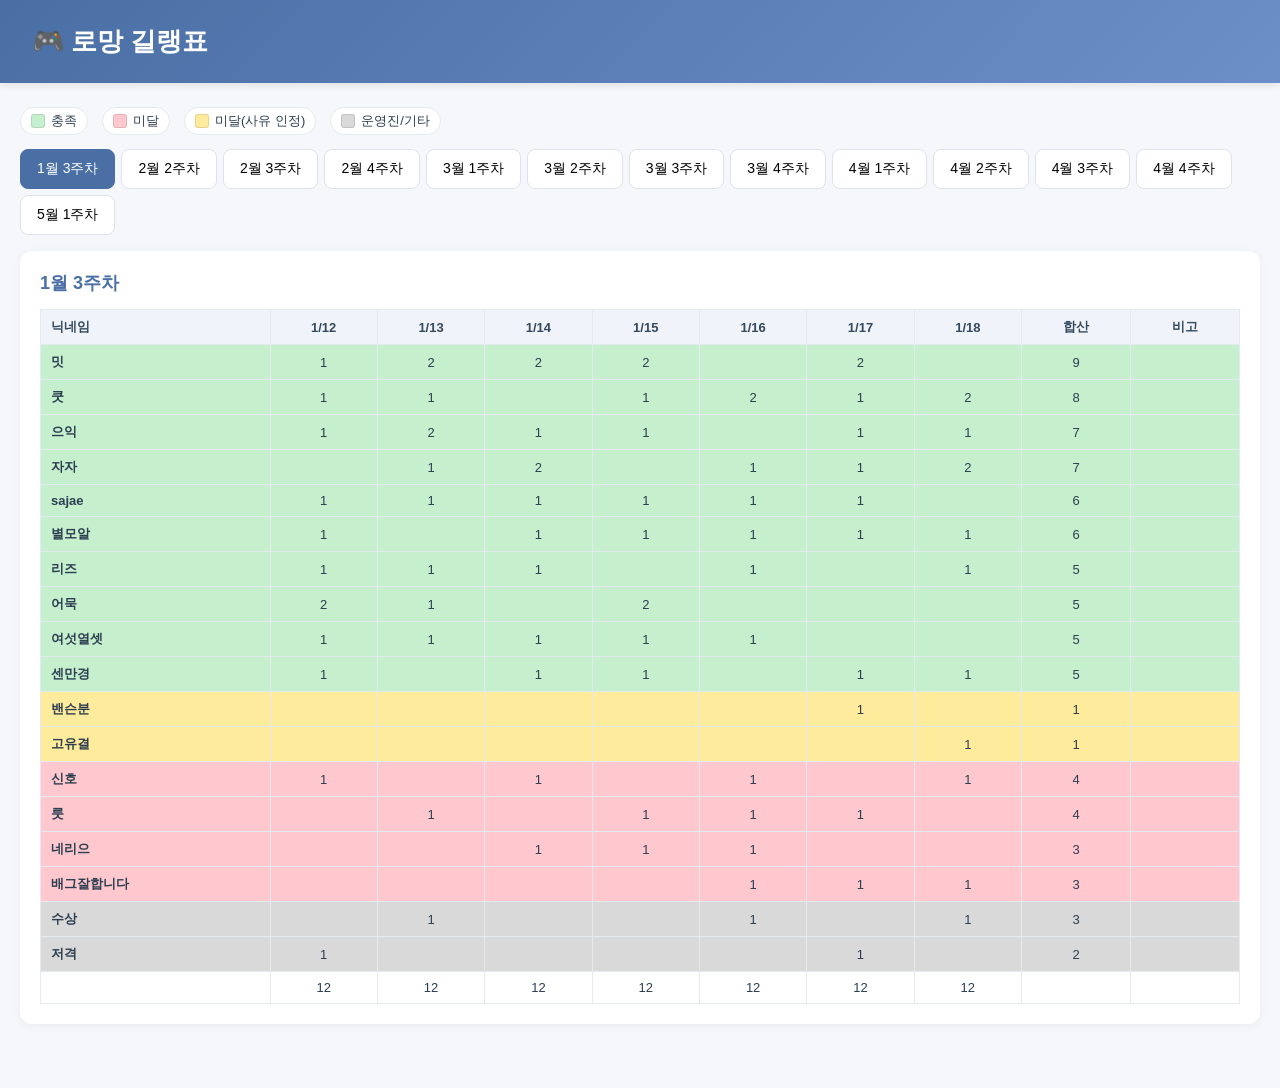
==== commit 4574caf3: "Update print statement from 'Hello' to 'Goodbye'" ====
--- a/index.html
+++ b/index.html
@@ -43,24 +43,117 @@
   <div class="panel" id="panel"></div>
 </div>
 <footer></footer>
+<script src="weekly-data.js"></script>
 <script>
-const DATA = {"1월 3주차": {"columns": ["닉네임", "1/12", "1/13", "1/14", "1/15", "1/16", "1/17", "1/18", "합산", "비고"], "rows": [[{"v": "밋", "c": "green"}, {"v": "1", "c": "green"}, {"v": "2", "c": "green"}, {"v": "2", "c": "green"}, {"v": "2", "c": "green"}, {"v": "", "c": "green"}, {"v": "2", "c": "green"}, {"v": "", "c": "green"}, {"v": "9", "c": "green"}, {"v": "", "c": "green"}], [{"v": "쿳", "c": "green"}, {"v": "1", "c": "green"}, {"v": "1", "c": "green"}, {"v": "", "c": "green"}, {"v": "1", "c": "green"}, {"v": "2", "c": "green"}, {"v": "1", "c": "green"}, {"v": "2", "c": "green"}, {"v": "8", "c": "green"}, {"v": "", "c": "green"}], [{"v": "으익", "c": "green"}, {"v": "1", "c": "green"}, {"v": "2", "c": "green"}, {"v": "1", "c": "green"}, {"v": "1", "c": "green"}, {"v": "", "c": "green"}, {"v": "1", "c": "green"}, {"v": "1", "c": "green"}, {"v": "7", "c": "green"}, {"v": "", "c": "green"}], [{"v": "자자", "c": "green"}, {"v": "", "c": "green"}, {"v": "1", "c": "green"}, {"v": "2", "c": "green"}, {"v": "", "c": "green"}, {"v": "1", "c": "green"}, {"v": "1", "c": "green"}, {"v": "2", "c": "green"}, {"v": "7", "c": "green"}, {"v": "", "c": "green"}], [{"v": "sajae", "c": "green"}, {"v": "1", "c": "green"}, {"v": "1", "c": "green"}, {"v": "1", "c": "green"}, {"v": "1", "c": "green"}, {"v": "1", "c": "green"}, {"v": "1", "c": "green"}, {"v": "", "c": "green"}, {"v": "6", "c": "green"}, {"v": "", "c": "green"}], [{"v": "별모알", "c": "green"}, {"v": "1", "c": "green"}, {"v": "", "c": "green"}, {"v": "1", "c": "green"}, {"v": "1", "c": "green"}, {"v": "1", "c": "green"}, {"v": "1", "c": "green"}, {"v": "1", "c": "green"}, {"v": "6", "c": "green"}, {"v": "", "c": "green"}], [{"v": "리즈", "c": "green"}, {"v": "1", "c": "green"}, {"v": "1", "c": "green"}, {"v": "1", "c": "green"}, {"v": "", "c": "green"}, {"v": "1", "c": "green"}, {"v": "", "c": "green"}, {"v": "1", "c": "green"}, {"v": "5", "c": "green"}, {"v": "", "c": "green"}], [{"v": "어묵", "c": "green"}, {"v": "2", "c": "green"}, {"v": "1", "c": "green"}, {"v": "", "c": "green"}, {"v": "2", "c": "green"}, {"v": "", "c": "green"}, {"v": "", "c": "green"}, {"v": "", "c": "green"}, {"v": "5", "c": "green"}, {"v": "", "c": "green"}], [{"v": "여섯열셋", "c": "green"}, {"v": "1", "c": "green"}, {"v": "1", "c": "green"}, {"v": "1", "c": "green"}, {"v": "1", "c": "green"}, {"v": "1", "c": "green"}, {"v": "", "c": "green"}, {"v": "", "c": "green"}, {"v": "5", "c": "green"}, {"v": "", "c": "green"}], [{"v": "센만경", "c": "green"}, {"v": "1", "c": "green"}, {"v": "", "c": "green"}, {"v": "1", "c": "green"}, {"v": "1", "c": "green"}, {"v": "", "c": "green"}, {"v": "1", "c": "green"}, {"v": "1", "c": "green"}, {"v": "5", "c": "green"}, {"v": "", "c": "green"}], [{"v": "밴슨분", "c": "yellow"}, {"v": "", "c": "yellow"}, {"v": "", "c": "yellow"}, {"v": "", "c": "yellow"}, {"v": "", "c": "yellow"}, {"v": "", "c": "yellow"}, {"v": "1", "c": "yellow"}, {"v": "", "c": "yellow"}, {"v": "1", "c": "yellow"}, {"v": "", "c": "yellow"}], [{"v": "고유결", "c": "yellow"}, {"v": "", "c": "yellow"}, {"v": "", "c": "yellow"}, {"v": "", "c": "yellow"}, {"v": "", "c": "yellow"}, {"v": "", "c": "yellow"}, {"v": "", "c": "yellow"}, {"v": "1", "c": "yellow"}, {"v": "1", "c": "yellow"}, {"v": "", "c": "yellow"}], [{"v": "신호", "c": "red"}, {"v": "1", "c": "red"}, {"v": "", "c": "red"}, {"v": "1", "c": "red"}, {"v": "", "c": "red"}, {"v": "1", "c": "red"}, {"v": "", "c": "red"}, {"v": "1", "c": "red"}, {"v": "4", "c": "red"}, {"v": "", "c": "red"}], [{"v": "룻", "c": "red"}, {"v": "", "c": "red"}, {"v": "1", "c": "red"}, {"v": "", "c": "red"}, {"v": "1", "c": "red"}, {"v": "1", "c": "red"}, {"v": "1", "c": "red"}, {"v": "", "c": "red"}, {"v": "4", "c": "red"}, {"v": "", "c": "red"}], [{"v": "네리으", "c": "red"}, {"v": "", "c": "red"}, {"v": "", "c": "red"}, {"v": "1", "c": "red"}, {"v": "1", "c": "red"}, {"v": "1", "c": "red"}, {"v": "", "c": "red"}, {"v": "", "c": "red"}, {"v": "3", "c": "red"}, {"v": "", "c": "red"}], [{"v": "배그잘합니다", "c": "red"}, {"v": "", "c": "red"}, {"v": "", "c": "red"}, {"v": "", "c": "red"}, {"v": "", "c": "red"}, {"v": "1", "c": "red"}, {"v": "1", "c": "red"}, {"v": "1", "c": "red"}, {"v": "3", "c": "red"}, {"v": "", "c": "red"}], [{"v": "수상", "c": "gray"}, {"v": "", "c": "gray"}, {"v": "1", "c": "gray"}, {"v": "", "c": "gray"}, {"v": "", "c": "gray"}, {"v": "1", "c": "gray"}, {"v": "", "c": "gray"}, {"v": "1", "c": "gray"}, {"v": "3", "c": "gray"}, {"v": "", "c": "gray"}], [{"v": "저격", "c": "gray"}, {"v": "1", "c": "gray"}, {"v": "", "c": "gray"}, {"v": "", "c": "gray"}, {"v": "", "c": "gray"}, {"v": "", "c": "gray"}, {"v": "1", "c": "gray"}, {"v": "", "c": "gray"}, {"v": "2", "c": "gray"}, {"v": "", "c": "gray"}], [{"v": "", "c": null}, {"v": "12", "c": null}, {"v": "12", "c": null}, {"v": "12", "c": null}, {"v": "12", "c": null}, {"v": "12", "c": null}, {"v": "12", "c": null}, {"v": "12", "c": null}, {"v": "", "c": null}, {"v": "", "c": null}]]}, "2월 2주차": {"columns": ["닉네임", "2/9", "2/10", "2/11", "2/12", "2/13", "2/14", "2/15", "합산", "비고"], "rows": [[{"v": "밋", "c": "green"}, {"v": "1", "c": "green"}, {"v": "", "c": "green"}, {"v": "", "c": "green"}, {"v": "", "c": "green"}, {"v": "2", "c": "green"}, {"v": "2", "c": "green"}, {"v": "", "c": "green"}, {"v": "5", "c": "green"}, {"v": "", "c": null}], [{"v": "으익", "c": "green"}, {"v": "1", "c": "green"}, {"v": "1", "c": "green"}, {"v": "1", "c": "green"}, {"v": "1", "c": "green"}, {"v": "", "c": "green"}, {"v": "1", "c": "green"}, {"v": "1", "c": "green"}, {"v": "6", "c": "green"}, {"v": "", "c": null}], [{"v": "자자", "c": "green"}, {"v": "2", "c": "green"}, {"v": "4", "c": "green"}, {"v": "2", "c": "green"}, {"v": "4", "c": "green"}, {"v": "2", "c": "green"}, {"v": "1", "c": "green"}, {"v": "1", "c": "green"}, {"v": "16", "c": "green"}, {"v": "", "c": null}], [{"v": "리즈", "c": "green"}, {"v": "1", "c": "green"}, {"v": "", "c": "green"}, {"v": "1", "c": "green"}, {"v": "1", "c": "green"}, {"v": "", "c": "green"}, {"v": "1", "c": "green"}, {"v": "1", "c": "green"}, {"v": "5", "c": "green"}, {"v": "", "c": null}], [{"v": "별모알", "c": "green"}, {"v": "1", "c": "green"}, {"v": "1", "c": "green"}, {"v": "1", "c": "green"}, {"v": "1", "c": "green"}, {"v": "1", "c": "green"}, {"v": "", "c": "green"}, {"v": "", "c": "green"}, {"v": "5", "c": "green"}, {"v": "", "c": null}], [{"v": "여섯열셋", "c": "green"}, {"v": "2", "c": "green"}, {"v": "2", "c": "green"}, {"v": "2", "c": "green"}, {"v": "", "c": "green"}, {"v": "2", "c": "green"}, {"v": "", "c": "green"}, {"v": "", "c": "green"}, {"v": "8", "c": "green"}, {"v": "", "c": null}], [{"v": "배그", "c": "green"}, {"v": "", "c": "green"}, {"v": "1", "c": "green"}, {"v": "1", "c": "green"}, {"v": "1", "c": "green"}, {"v": "", "c": "green"}, {"v": "", "c": "green"}, {"v": "1", "c": "green"}, {"v": "4", "c": "green"}, {"v": "주 4회만 가능하다 함", "c": null}], [{"v": "고유결", "c": "green"}, {"v": "", "c": "green"}, {"v": "", "c": "green"}, {"v": "1", "c": "green"}, {"v": "", "c": "green"}, {"v": "", "c": "green"}, {"v": "2", "c": "green"}, {"v": "2", "c": "green"}, {"v": "5", "c": "green"}, {"v": "", "c": null}], [{"v": "페력", "c": "yellow"}, {"v": "", "c": "yellow"}, {"v": "", "c": "yellow"}, {"v": "", "c": "yellow"}, {"v": "", "c": "yellow"}, {"v": "", "c": "yellow"}, {"v": "1", "c": "yellow"}, {"v": "1", "c": "yellow"}, {"v": "2", "c": "yellow"}, {"v": "14일 길갑", "c": null}], [{"v": "벽묻피", "c": "yellow"}, {"v": "", "c": "yellow"}, {"v": "", "c": "yellow"}, {"v": "", "c": "yellow"}, {"v": "", "c": "yellow"}, {"v": "", "c": "yellow"}, {"v": "", "c": "yellow"}, {"v": "1", "c": "yellow"}, {"v": "1", "c": "yellow"}, {"v": "15일 길갑", "c": null}], [{"v": "송나봄", "c": "red"}, {"v": "", "c": "red"}, {"v": "1", "c": "red"}, {"v": "", "c": "red"}, {"v": "1", "c": "red"}, {"v": "", "c": "red"}, {"v": "1", "c": "red"}, {"v": "", "c": "red"}, {"v": "3", "c": "red"}, {"v": "", "c": null}], [{"v": "밴슨분", "c": "red"}, {"v": "1", "c": "red"}, {"v": "", "c": "red"}, {"v": "", "c": "red"}, {"v": "", "c": "red"}, {"v": "", "c": "red"}, {"v": "", "c": "red"}, {"v": "", "c": "red"}, {"v": "1", "c": "red"}, {"v": "", "c": null}], [{"v": "센만경", "c": "red"}, {"v": "", "c": "red"}, {"v": "", "c": "red"}, {"v": "1", "c": "red"}, {"v": "", "c": "red"}, {"v": "", "c": "red"}, {"v": "", "c": "red"}, {"v": "", "c": "red"}, {"v": "1", "c": "red"}, {"v": "", "c": null}], [{"v": "신호", "c": "red"}, {"v": "1", "c": "red"}, {"v": "", "c": "red"}, {"v": "", "c": "red"}, {"v": "", "c": "red"}, {"v": "1", "c": "red"}, {"v": "", "c": "red"}, {"v": "1", "c": "red"}, {"v": "3", "c": "red"}, {"v": "", "c": null}], [{"v": "네리으", "c": "red"}, {"v": "", "c": "red"}, {"v": "", "c": "red"}, {"v": "", "c": "red"}, {"v": "", "c": "red"}, {"v": "1", "c": "red"}, {"v": "", "c": "red"}, {"v": "", "c": "red"}, {"v": "1", "c": "red"}, {"v": "", "c": null}], [{"v": "룻", "c": "gray"}, {"v": "", "c": "gray"}, {"v": "", "c": "gray"}, {"v": "", "c": "gray"}, {"v": "1", "c": "gray"}, {"v": "1", "c": "gray"}, {"v": "1", "c": "gray"}, {"v": "1", "c": "gray"}, {"v": "4", "c": "gray"}, {"v": "", "c": null}], [{"v": "수상", "c": "gray"}, {"v": "2", "c": "gray"}, {"v": "2", "c": "gray"}, {"v": "2", "c": "gray"}, {"v": "1", "c": "gray"}, {"v": "2", "c": "gray"}, {"v": "2", "c": "gray"}, {"v": "2", "c": "gray"}, {"v": "13", "c": "gray"}, {"v": "", "c": null}], [{"v": "", "c": null}, {"v": "12", "c": null}, {"v": "12", "c": null}, {"v": "12", "c": null}, {"v": "11", "c": null}, {"v": "12", "c": null}, {"v": "12", "c": null}, {"v": "12", "c": null}, {"v": "", "c": null}, {"v": "", "c": null}]]}, "2월 3주차": {"columns": ["닉네임", "2/16", "2/17", "2/18", "2/19", "2/20", "2/21", "2/22", "합산", "비고", "", ""], "rows": [[{"v": "여섯열셋", "c": "green"}, {"v": "2", "c": "green"}, {"v": "1", "c": "green"}, {"v": "1", "c": "green"}, {"v": "1", "c": "green"}, {"v": "1", "c": "green"}, {"v": "", "c": "green"}, {"v": "", "c": "green"}, {"v": "6", "c": "green"}, {"v": "", "c": null}, {"v": "", "c": null}, {"v": "", "c": null}], [{"v": "센만경", "c": "green"}, {"v": "1", "c": "green"}, {"v": "1", "c": "green"}, {"v": "", "c": "green"}, {"v": "1", "c": "green"}, {"v": "1", "c": "green"}, {"v": "1", "c": "green"}, {"v": "1", "c": "green"}, {"v": "6", "c": "green"}, {"v": "", "c": null}, {"v": "", "c": null}, {"v": "", "c": null}], [{"v": "별모알", "c": "green"}, {"v": "1", "c": "green"}, {"v": "1", "c": "green"}, {"v": "1", "c": "green"}, {"v": "1", "c": "green"}, {"v": "1", "c": "green"}, {"v": "", "c": "green"}, {"v": "", "c": "green"}, {"v": "5", "c": "green"}, {"v": "", "c": null}, {"v": "", "c": null}, {"v": "", "c": null}], [{"v": "흐흉(쿠노예)", "c": "green"}, {"v": "", "c": "green"}, {"v": "", "c": "green"}, {"v": "1", "c": "green"}, {"v": "1", "c": "green"}, {"v": "", "c": "green"}, {"v": "1", "c": "green"}, {"v": "2", "c": "green"}, {"v": "5", "c": "green"}, {"v": "", "c": null}, {"v": "", "c": null}, {"v": "", "c": null}], [{"v": "배그", "c": "green"}, {"v": "1", "c": "green"}, {"v": "", "c": "green"}, {"v": "1", "c": "green"}, {"v": "1", "c": "green"}, {"v": "", "c": "green"}, {"v": "1", "c": "green"}, {"v": "1", "c": "green"}, {"v": "5", "c": "green"}, {"v": "", "c": null}, {"v": "", "c": null}, {"v": "", "c": null}], [{"v": "페력", "c": "green"}, {"v": "1", "c": "green"}, {"v": "", "c": "green"}, {"v": "", "c": "green"}, {"v": "1", "c": "green"}, {"v": "1", "c": "green"}, {"v": "1", "c": "green"}, {"v": "1", "c": "green"}, {"v": "5", "c": "green"}, {"v": "", "c": null}, {"v": "", "c": null}, {"v": "", "c": null}], [{"v": "벽묻피", "c": "green"}, {"v": "", "c": "green"}, {"v": "1", "c": "green"}, {"v": "1", "c": "green"}, {"v": "1", "c": "green"}, {"v": "", "c": "green"}, {"v": "1", "c": "green"}, {"v": "1", "c": "green"}, {"v": "5", "c": "green"}, {"v": "", "c": null}, {"v": "", "c": null}, {"v": "", "c": null}], [{"v": "셰나", "c": "yellow"}, {"v": "", "c": "yellow"}, {"v": "", "c": "yellow"}, {"v": "", "c": "yellow"}, {"v": "", "c": "yellow"}, {"v": "1", "c": "yellow"}, {"v": "1", "c": "yellow"}, {"v": "1", "c": "yellow"}, {"v": "3", "c": "yellow"}, {"v": "", "c": null}, {"v": "", "c": null}, {"v": "", "c": null}], [{"v": "봄풀", "c": "yellow"}, {"v": "", "c": "yellow"}, {"v": "", "c": "yellow"}, {"v": "", "c": "yellow"}, {"v": "", "c": "yellow"}, {"v": "1", "c": "yellow"}, {"v": "", "c": "yellow"}, {"v": "", "c": "yellow"}, {"v": "1", "c": "yellow"}, {"v": "", "c": null}, {"v": "", "c": null}, {"v": "", "c": null}], [{"v": "햇닢", "c": "yellow"}, {"v": "", "c": "yellow"}, {"v": "", "c": "yellow"}, {"v": "", "c": "yellow"}, {"v": "", "c": "yellow"}, {"v": "1", "c": "yellow"}, {"v": "", "c": "yellow"}, {"v": "", "c": "yellow"}, {"v": "1", "c": "yellow"}, {"v": "", "c": null}, {"v": "", "c": null}, {"v": "", "c": null}], [{"v": "송나봄(요사히)", "c": "red"}, {"v": "1", "c": "red"}, {"v": "", "c": "red"}, {"v": "", "c": "red"}, {"v": "1", "c": "red"}, {"v": "1", "c": "red"}, {"v": "", "c": "red"}, {"v": "1", "c": "red"}, {"v": "4", "c": "red"}, {"v": "", "c": null}, {"v": "", "c": null}, {"v": "", "c": null}], [{"v": "밋", "c": "red"}, {"v": "", "c": "red"}, {"v": "1", "c": "red"}, {"v": "2", "c": "red"}, {"v": "1", "c": "red"}, {"v": "", "c": "red"}, {"v": "", "c": "red"}, {"v": "", "c": "red"}, {"v": "4", "c": "red"}, {"v": "", "c": null}, {"v": "", "c": null}, {"v": "", "c": null}], [{"v": "리즈", "c": "red"}, {"v": "1", "c": "red"}, {"v": "", "c": "red"}, {"v": "1", "c": "red"}, {"v": "1", "c": "red"}, {"v": "", "c": "red"}, {"v": "1", "c": "red"}, {"v": "", "c": "red"}, {"v": "4", "c": "red"}, {"v": "", "c": null}, {"v": "", "c": null}, {"v": "", "c": null}], [{"v": "고유결", "c": "red"}, {"v": "", "c": "red"}, {"v": "2", "c": "red"}, {"v": "", "c": "red"}, {"v": "", "c": "red"}, {"v": "2", "c": "red"}, {"v": "", "c": "red"}, {"v": "", "c": "red"}, {"v": "4", "c": "red"}, {"v": "", "c": null}, {"v": "", "c": null}, {"v": "", "c": null}], [{"v": "네리으", "c": "red"}, {"v": "", "c": "red"}, {"v": "1", "c": "red"}, {"v": "", "c": "red"}, {"v": "1", "c": "red"}, {"v": "", "c": "red"}, {"v": "1", "c": "red"}, {"v": "1", "c": "red"}, {"v": "4", "c": "red"}, {"v": "", "c": null}, {"v": "", "c": null}, {"v": "", "c": null}], [{"v": "으익", "c": "red"}, {"v": "1", "c": "red"}, {"v": "1", "c": "red"}, {"v": "", "c": "red"}, {"v": "", "c": "red"}, {"v": "", "c": "red"}, {"v": "", "c": "red"}, {"v": "1", "c": "red"}, {"v": "3", "c": "red"}, {"v": "", "c": null}, {"v": "", "c": null}, {"v": "", "c": null}], [{"v": "신호", "c": "red"}, {"v": "", "c": "red"}, {"v": "1", "c": "red"}, {"v": "", "c": "red"}, {"v": "", "c": "red"}, {"v": "", "c": "red"}, {"v": "1", "c": "red"}, {"v": "1", "c": "red"}, {"v": "3", "c": "red"}, {"v": "", "c": null}, {"v": "", "c": null}, {"v": "", "c": null}], [{"v": "자자", "c": "red"}, {"v": "", "c": "red"}, {"v": "", "c": "red"}, {"v": "1", "c": "red"}, {"v": "", "c": "red"}, {"v": "", "c": "red"}, {"v": "1", "c": "red"}, {"v": "", "c": "red"}, {"v": "2", "c": "red"}, {"v": "", "c": null}, {"v": "", "c": null}, {"v": "", "c": null}], [{"v": "밴슨분", "c": "red"}, {"v": "1", "c": "red"}, {"v": "", "c": "red"}, {"v": "", "c": "red"}, {"v": "", "c": "red"}, {"v": "", "c": "red"}, {"v": "", "c": "red"}, {"v": "", "c": "red"}, {"v": "1", "c": "red"}, {"v": "", "c": null}, {"v": "", "c": null}, {"v": "", "c": null}], [{"v": "수상", "c": "gray"}, {"v": "2", "c": "gray"}, {"v": "2", "c": "gray"}, {"v": "2", "c": "gray"}, {"v": "", "c": "gray"}, {"v": "2", "c": "gray"}, {"v": "", "c": "gray"}, {"v": "", "c": "gray"}, {"v": "8", "c": "gray"}, {"v": "", "c": null}, {"v": "", "c": null}, {"v": "", "c": null}], [{"v": "룻", "c": "gray"}, {"v": "", "c": "gray"}, {"v": "", "c": "gray"}, {"v": "1", "c": "gray"}, {"v": "1", "c": "gray"}, {"v": "", "c": "gray"}, {"v": "", "c": "gray"}, {"v": "1", "c": "gray"}, {"v": "3", "c": "gray"}, {"v": "", "c": null}, {"v": "", "c": null}, {"v": "", "c": null}], [{"v": "", "c": null}, {"v": "12", "c": null}, {"v": "12", "c": null}, {"v": "12", "c": null}, {"v": "12", "c": null}, {"v": "12", "c": null}, {"v": "10", "c": null}, {"v": "12", "c": null}, {"v": "", "c": null}, {"v": "", "c": null}, {"v": "", "c": null}, {"v": "", "c": null}]]}, "2월 4주차": {"columns": ["닉네임", "2/23", "2/24", "2/25", "2/26", "2/27", "2/28", "3/1", "합산", "비고"], "rows": [[{"v": "으익", "c": "green"}, {"v": "1", "c": "green"}, {"v": "1", "c": "green"}, {"v": "1", "c": "green"}, {"v": "1", "c": "green"}, {"v": "1", "c": "green"}, {"v": "1", "c": "green"}, {"v": "1", "c": "green"}, {"v": "7", "c": "green"}, {"v": "", "c": null}], [{"v": "별모알", "c": "green"}, {"v": "1", "c": "green"}, {"v": "1", "c": "green"}, {"v": "1", "c": "green"}, {"v": "1", "c": "green"}, {"v": "1", "c": "green"}, {"v": "", "c": "green"}, {"v": "", "c": "green"}, {"v": "5", "c": "green"}, {"v": "", "c": null}], [{"v": "여섯열셋", "c": "green"}, {"v": "", "c": "green"}, {"v": "1", "c": "green"}, {"v": "2", "c": "green"}, {"v": "2", "c": "green"}, {"v": "", "c": "green"}, {"v": "", "c": "green"}, {"v": "", "c": "green"}, {"v": "5", "c": "green"}, {"v": "", "c": null}], [{"v": "흐흉(쿠노예)", "c": "green"}, {"v": "1", "c": "green"}, {"v": "1", "c": "green"}, {"v": "1", "c": "green"}, {"v": "", "c": "green"}, {"v": "", "c": "green"}, {"v": "1", "c": "green"}, {"v": "1", "c": "green"}, {"v": "5", "c": "green"}, {"v": "", "c": null}], [{"v": "배그", "c": "green"}, {"v": "", "c": "green"}, {"v": "1", "c": "green"}, {"v": "1", "c": "green"}, {"v": "1", "c": "green"}, {"v": "1", "c": "green"}, {"v": "", "c": "green"}, {"v": "", "c": "green"}, {"v": "4", "c": "green"}, {"v": "", "c": null}], [{"v": "셰나", "c": "red"}, {"v": "", "c": "red"}, {"v": "1", "c": "red"}, {"v": "1", "c": "red"}, {"v": "", "c": "red"}, {"v": "", "c": "red"}, {"v": "", "c": "red"}, {"v": "1", "c": "red"}, {"v": "3", "c": "red"}, {"v": "", "c": null}], [{"v": "밴슨분", "c": "red"}, {"v": "", "c": "red"}, {"v": "", "c": "red"}, {"v": "2", "c": "red"}, {"v": "", "c": "red"}, {"v": "1", "c": "red"}, {"v": "", "c": "red"}, {"v": "", "c": "red"}, {"v": "3", "c": "red"}, {"v": "", "c": null}], [{"v": "신호", "c": "red"}, {"v": "1", "c": "red"}, {"v": "", "c": "red"}, {"v": "1", "c": "red"}, {"v": "", "c": "red"}, {"v": "", "c": "red"}, {"v": "", "c": "red"}, {"v": "1", "c": "red"}, {"v": "3", "c": "red"}, {"v": "", "c": null}], [{"v": "벳새", "c": "red"}, {"v": "1", "c": "red"}, {"v": "1", "c": "red"}, {"v": "", "c": "red"}, {"v": "1", "c": "red"}, {"v": "", "c": "red"}, {"v": "", "c": "red"}, {"v": "", "c": "red"}, {"v": "3", "c": "red"}, {"v": "길탈", "c": null}], [{"v": "센만경", "c": "red"}, {"v": "", "c": "red"}, {"v": "1", "c": "red"}, {"v": "", "c": "red"}, {"v": "", "c": "red"}, {"v": "", "c": "red"}, {"v": "1", "c": "red"}, {"v": "1", "c": "red"}, {"v": "3", "c": "red"}, {"v": "", "c": null}], [{"v": "고유결", "c": "red"}, {"v": "", "c": "red"}, {"v": "", "c": "red"}, {"v": "", "c": "red"}, {"v": "", "c": "red"}, {"v": "", "c": "red"}, {"v": "2", "c": "red"}, {"v": "", "c": "red"}, {"v": "2", "c": "red"}, {"v": "", "c": null}], [{"v": "네리으", "c": "red"}, {"v": "", "c": "red"}, {"v": "", "c": "red"}, {"v": "", "c": "red"}, {"v": "1", "c": "red"}, {"v": "1", "c": "red"}, {"v": "", "c": "red"}, {"v": "1", "c": "red"}, {"v": "3", "c": "red"}, {"v": "", "c": null}], [{"v": "페력", "c": "red"}, {"v": "", "c": "red"}, {"v": "", "c": "red"}, {"v": "1", "c": "red"}, {"v": "", "c": "red"}, {"v": "", "c": "red"}, {"v": "", "c": "red"}, {"v": "", "c": "red"}, {"v": "1", "c": "red"}, {"v": "", "c": null}], [{"v": "벽묻피", "c": "red"}, {"v": "", "c": "red"}, {"v": "", "c": "red"}, {"v": "", "c": "red"}, {"v": "", "c": "red"}, {"v": "", "c": "red"}, {"v": "", "c": "red"}, {"v": "", "c": "red"}, {"v": "0", "c": "red"}, {"v": "23일 길갑", "c": null}], [{"v": "봄풀", "c": "red"}, {"v": "", "c": "red"}, {"v": "", "c": "red"}, {"v": "", "c": "red"}, {"v": "", "c": "red"}, {"v": "", "c": "red"}, {"v": "", "c": "red"}, {"v": "", "c": "red"}, {"v": "0", "c": "red"}, {"v": "", "c": null}], [{"v": "수상", "c": "gray"}, {"v": "2", "c": "gray"}, {"v": "2", "c": "gray"}, {"v": "", "c": "gray"}, {"v": "", "c": "gray"}, {"v": "2", "c": "gray"}, {"v": "", "c": "gray"}, {"v": "", "c": "gray"}, {"v": "6", "c": "gray"}, {"v": "", "c": null}], [{"v": "자자", "c": "gray"}, {"v": "3", "c": "gray"}, {"v": "1", "c": "gray"}, {"v": "", "c": "gray"}, {"v": "1", "c": "gray"}, {"v": "", "c": "gray"}, {"v": "", "c": "gray"}, {"v": "", "c": "gray"}, {"v": "5", "c": "gray"}, {"v": "", "c": null}], [{"v": "리즈", "c": "gray"}, {"v": "", "c": "gray"}, {"v": "", "c": "gray"}, {"v": "1", "c": "gray"}, {"v": "1", "c": "gray"}, {"v": "1", "c": "gray"}, {"v": "1", "c": "gray"}, {"v": "1", "c": "gray"}, {"v": "5", "c": "gray"}, {"v": "", "c": null}], [{"v": "요사히=yvi=신앙", "c": "gray"}, {"v": "", "c": "gray"}, {"v": "", "c": "gray"}, {"v": "", "c": "gray"}, {"v": "1", "c": "gray"}, {"v": "1", "c": "gray"}, {"v": "1", "c": "gray"}, {"v": "1", "c": "gray"}, {"v": "4", "c": "gray"}, {"v": "", "c": null}], [{"v": "송나봄", "c": "gray"}, {"v": "", "c": "gray"}, {"v": "", "c": "gray"}, {"v": "", "c": "gray"}, {"v": "1", "c": "gray"}, {"v": "1", "c": "gray"}, {"v": "1", "c": "gray"}, {"v": "1", "c": "gray"}, {"v": "4", "c": "gray"}, {"v": "", "c": null}], [{"v": "룻", "c": "gray"}, {"v": "", "c": "gray"}, {"v": "1", "c": "gray"}, {"v": "", "c": "gray"}, {"v": "1", "c": "gray"}, {"v": "1", "c": "gray"}, {"v": "1", "c": "gray"}, {"v": "1", "c": "gray"}, {"v": "5", "c": "gray"}, {"v": "", "c": null}], [{"v": "밋", "c": "gray"}, {"v": "", "c": "gray"}, {"v": "", "c": "gray"}, {"v": "", "c": "gray"}, {"v": "", "c": "gray"}, {"v": "1", "c": "gray"}, {"v": "", "c": "gray"}, {"v": "", "c": "gray"}, {"v": "1", "c": "gray"}, {"v": "", "c": null}], [{"v": "", "c": null}, {"v": "10", "c": null}, {"v": "12", "c": null}, {"v": "12", "c": null}, {"v": "12", "c": null}, {"v": "12", "c": null}, {"v": "9", "c": null}, {"v": "10", "c": null}, {"v": "", "c": null}, {"v": "", "c": null}]]}, "3월 1주차": {"columns": ["닉네임", "3/2", "3/3", "3/4", "3/5", "3/6", "3/7", "3/8", "합산", "비고"], "rows": [[{"v": "밴슨분", "c": "green"}, {"v": "", "c": "green"}, {"v": "1", "c": "green"}, {"v": "2", "c": "green"}, {"v": "1", "c": "green"}, {"v": "2", "c": "green"}, {"v": "", "c": "green"}, {"v": "2", "c": "green"}, {"v": "8", "c": "green"}, {"v": "3/7나눠서", "c": "green"}], [{"v": "셰나", "c": "green"}, {"v": "1", "c": "green"}, {"v": "", "c": "green"}, {"v": "", "c": "green"}, {"v": "2", "c": "green"}, {"v": "1", "c": "green"}, {"v": "1", "c": "green"}, {"v": "1", "c": "green"}, {"v": "6", "c": "green"}, {"v": "", "c": "green"}], [{"v": "힘줄절단", "c": "green"}, {"v": "1", "c": "green"}, {"v": "", "c": "green"}, {"v": "1", "c": "green"}, {"v": "1", "c": "green"}, {"v": "1", "c": "green"}, {"v": "1", "c": "green"}, {"v": "1", "c": "green"}, {"v": "6", "c": "green"}, {"v": "", "c": "green"}], [{"v": "여섯열셋", "c": "green"}, {"v": "1", "c": "green"}, {"v": "2", "c": "green"}, {"v": "1", "c": "green"}, {"v": "1", "c": "green"}, {"v": "", "c": "green"}, {"v": "", "c": "green"}, {"v": "", "c": "green"}, {"v": "5", "c": "green"}, {"v": "", "c": "green"}], [{"v": "고유결", "c": "green"}, {"v": "2", "c": "green"}, {"v": "", "c": "green"}, {"v": "1", "c": "green"}, {"v": "", "c": "green"}, {"v": "", "c": "green"}, {"v": "1", "c": "green"}, {"v": "1", "c": "green"}, {"v": "5", "c": "green"}, {"v": "", "c": "green"}], [{"v": "건반윤", "c": "green"}, {"v": "", "c": "green"}, {"v": "", "c": "green"}, {"v": "1", "c": "green"}, {"v": "1", "c": "green"}, {"v": "1", "c": "green"}, {"v": "1", "c": "green"}, {"v": "1", "c": "green"}, {"v": "5", "c": "green"}, {"v": "", "c": "green"}], [{"v": "배그", "c": "green"}, {"v": "1", "c": "green"}, {"v": "1", "c": "green"}, {"v": "1", "c": "green"}, {"v": "1", "c": "green"}, {"v": "", "c": "green"}, {"v": "", "c": "green"}, {"v": "", "c": "green"}, {"v": "4", "c": "green"}, {"v": "4번만 가능", "c": "green"}], [{"v": "신호", "c": "green"}, {"v": "", "c": "green"}, {"v": "1", "c": "green"}, {"v": "1", "c": "green"}, {"v": "1", "c": "green"}, {"v": "", "c": "green"}, {"v": "1", "c": "green"}, {"v": "", "c": "green"}, {"v": "4", "c": "green"}, {"v": "3/7나눠서", "c": "green"}], [{"v": "네리으", "c": "yellow"}, {"v": "", "c": "yellow"}, {"v": "1", "c": "yellow"}, {"v": "1", "c": "yellow"}, {"v": "1", "c": "yellow"}, {"v": "", "c": "yellow"}, {"v": "", "c": "yellow"}, {"v": "", "c": "yellow"}, {"v": "3", "c": "yellow"}, {"v": "아가영매 ㅜ", "c": "yellow"}], [{"v": "으익", "c": "yellow"}, {"v": "", "c": "yellow"}, {"v": "1", "c": "yellow"}, {"v": "", "c": "yellow"}, {"v": "1", "c": "yellow"}, {"v": "", "c": "yellow"}, {"v": "1", "c": "yellow"}, {"v": "1", "c": "yellow"}, {"v": "4", "c": "yellow"}, {"v": "야자", "c": "yellow"}], [{"v": "1uvmax", "c": "yellow"}, {"v": "1", "c": "yellow"}, {"v": "1", "c": "yellow"}, {"v": "", "c": "yellow"}, {"v": "", "c": "yellow"}, {"v": "", "c": "yellow"}, {"v": "2", "c": "yellow"}, {"v": "", "c": "yellow"}, {"v": "4", "c": "yellow"}, {"v": "도와주는거인데 체크하래", "c": "yellow"}], [{"v": "별모알", "c": "yellow"}, {"v": "1", "c": "yellow"}, {"v": "", "c": "yellow"}, {"v": "", "c": "yellow"}, {"v": "", "c": "yellow"}, {"v": "", "c": "yellow"}, {"v": "", "c": "yellow"}, {"v": "1", "c": "yellow"}, {"v": "2", "c": "yellow"}, {"v": "정지", "c": "yellow"}], [{"v": "흐흉(쿠노예)", "c": "yellow"}, {"v": "", "c": "yellow"}, {"v": "", "c": "yellow"}, {"v": "", "c": "yellow"}, {"v": "", "c": "yellow"}, {"v": "1", "c": "yellow"}, {"v": "1", "c": "yellow"}, {"v": "", "c": "yellow"}, {"v": "2", "c": "yellow"}, {"v": "군대", "c": "yellow"}], [{"v": "봄풀", "c": "yellow"}, {"v": "", "c": "yellow"}, {"v": "", "c": "yellow"}, {"v": "", "c": "yellow"}, {"v": "", "c": "yellow"}, {"v": "", "c": "yellow"}, {"v": "", "c": "yellow"}, {"v": "", "c": "yellow"}, {"v": "0", "c": "yellow"}, {"v": "군대이슈로 명유", "c": "yellow"}], [{"v": "센만경", "c": "red"}, {"v": "", "c": "red"}, {"v": "", "c": "red"}, {"v": "", "c": "red"}, {"v": "", "c": "red"}, {"v": "", "c": "red"}, {"v": "1", "c": "red"}, {"v": "", "c": "red"}, {"v": "1", "c": "red"}, {"v": "", "c": "red"}], [{"v": "페력", "c": "red"}, {"v": "", "c": "red"}, {"v": "", "c": "red"}, {"v": "", "c": "red"}, {"v": "", "c": "red"}, {"v": "", "c": "red"}, {"v": "", "c": "red"}, {"v": "", "c": "red"}, {"v": "0", "c": "red"}, {"v": "", "c": "red"}], [{"v": "리즈", "c": "gray"}, {"v": "1", "c": "gray"}, {"v": "1", "c": "gray"}, {"v": "", "c": "gray"}, {"v": "1", "c": "gray"}, {"v": "1", "c": "gray"}, {"v": "1", "c": "gray"}, {"v": "1", "c": "gray"}, {"v": "6", "c": "gray"}, {"v": "", "c": "gray"}], [{"v": "헌트릭스", "c": "gray"}, {"v": "1", "c": "gray"}, {"v": "1", "c": "gray"}, {"v": "1", "c": "gray"}, {"v": "", "c": "gray"}, {"v": "1", "c": "gray"}, {"v": "", "c": "gray"}, {"v": "", "c": "gray"}, {"v": "4", "c": "gray"}, {"v": "도와주러 옴", "c": "gray"}], [{"v": "송나봄", "c": "gray"}, {"v": "", "c": "gray"}, {"v": "", "c": "gray"}, {"v": "1", "c": "gray"}, {"v": "", "c": "gray"}, {"v": "1", "c": "gray"}, {"v": "1", "c": "gray"}, {"v": "1", "c": "gray"}, {"v": "4", "c": "gray"}, {"v": "야자", "c": "gray"}], [{"v": "수상", "c": "gray"}, {"v": "1", "c": "gray"}, {"v": "", "c": "gray"}, {"v": "1", "c": "gray"}, {"v": "", "c": "gray"}, {"v": "", "c": "gray"}, {"v": "", "c": "gray"}, {"v": "", "c": "gray"}, {"v": "2", "c": "gray"}, {"v": "", "c": "gray"}], [{"v": "밋", "c": "gray"}, {"v": "1", "c": "gray"}, {"v": "", "c": "gray"}, {"v": "", "c": "gray"}, {"v": "", "c": "gray"}, {"v": "1", "c": "gray"}, {"v": "", "c": "gray"}, {"v": "", "c": "gray"}, {"v": "2", "c": "gray"}, {"v": "길마머해", "c": "gray"}], [{"v": "안키움이름", "c": "gray"}, {"v": "", "c": "gray"}, {"v": "", "c": "gray"}, {"v": "", "c": "gray"}, {"v": "1", "c": "gray"}, {"v": "", "c": "gray"}, {"v": "", "c": "gray"}, {"v": "", "c": "gray"}, {"v": "1", "c": "gray"}, {"v": "랭유아님", "c": "gray"}], [{"v": "yvi", "c": "gray"}, {"v": "", "c": "gray"}, {"v": "1", "c": "gray"}, {"v": "", "c": "gray"}, {"v": "", "c": "gray"}, {"v": "", "c": "gray"}, {"v": "", "c": "gray"}, {"v": "", "c": "gray"}, {"v": "1", "c": "gray"}, {"v": "도와주러 왔다가 길탈", "c": "gray"}], [{"v": "룻", "c": "gray"}, {"v": "", "c": "gray"}, {"v": "1", "c": "gray"}, {"v": "", "c": "gray"}, {"v": "", "c": "gray"}, {"v": "", "c": "gray"}, {"v": "", "c": "gray"}, {"v": "", "c": "gray"}, {"v": "1", "c": "gray"}, {"v": "", "c": "gray"}], [{"v": "자자[위인]", "c": "gray"}, {"v": "", "c": "gray"}, {"v": "", "c": "gray"}, {"v": "", "c": "gray"}, {"v": "", "c": "gray"}, {"v": "", "c": "gray"}, {"v": "", "c": "gray"}, {"v": "1", "c": "gray"}, {"v": "1", "c": "gray"}, {"v": "도와주러 옴", "c": "gray"}], [{"v": "자자", "c": "gray"}, {"v": "", "c": "gray"}, {"v": "", "c": "gray"}, {"v": "", "c": "gray"}, {"v": "", "c": "gray"}, {"v": "", "c": "gray"}, {"v": "", "c": "gray"}, {"v": "", "c": "gray"}, {"v": "0", "c": "gray"}, {"v": "", "c": "gray"}], [{"v": "", "c": null}, {"v": "12", "c": null}, {"v": "12", "c": null}, {"v": "12", "c": null}, {"v": "12", "c": null}, {"v": "10", "c": null}, {"v": "12", "c": null}, {"v": "11", "c": null}, {"v": "", "c": null}, {"v": "", "c": null}]]}, "3월 2주차": {"columns": ["닉네임", "3/9", "3/10", "3/11", "3/12", "3/13", "3/14", "3/15", "합산 (승률)", "비고"], "rows": [[{"v": "송나봄", "c": "green"}, {"v": "L", "c": "green"}, {"v": "W", "c": "green"}, {"v": "W", "c": "green"}, {"v": "W", "c": "green"}, {"v": "W", "c": "green"}, {"v": "W", "c": "green"}, {"v": "L", "c": "green"}, {"v": "7 (71%)", "c": "green"}, {"v": "야자", "c": "green"}], [{"v": "네리으", "c": "green"}, {"v": "L", "c": "green"}, {"v": "L", "c": "green"}, {"v": "W", "c": "green"}, {"v": "L", "c": "green"}, {"v": "W", "c": "green"}, {"v": "L", "c": "green"}, {"v": "W", "c": "green"}, {"v": "7 (43%)", "c": "green"}, {"v": "", "c": "green"}], [{"v": "셰나", "c": "green"}, {"v": "", "c": "green"}, {"v": "W", "c": "green"}, {"v": "W", "c": "green"}, {"v": "L", "c": "green"}, {"v": "L", "c": "green"}, {"v": "L", "c": "green"}, {"v": "L", "c": "green"}, {"v": "6 (33%)", "c": "green"}, {"v": "", "c": "green"}], [{"v": "힘줄절단", "c": "green"}, {"v": "", "c": "green"}, {"v": "L", "c": "green"}, {"v": "L", "c": "green"}, {"v": "L", "c": "green"}, {"v": "W", "c": "green"}, {"v": "L", "c": "green"}, {"v": "W", "c": "green"}, {"v": "6 (33%)", "c": "green"}, {"v": "", "c": "green"}], [{"v": "별모알(앵무관찰자)", "c": "green"}, {"v": "W", "c": "green"}, {"v": "W", "c": "green"}, {"v": "W", "c": "green"}, {"v": "L", "c": "green"}, {"v": "L", "c": "green"}, {"v": "", "c": "green"}, {"v": "", "c": "green"}, {"v": "5 (60%)", "c": "green"}, {"v": "", "c": "green"}], [{"v": "여섯열셋", "c": "green"}, {"v": "LL", "c": "green"}, {"v": "LL", "c": "green"}, {"v": "", "c": "green"}, {"v": "W", "c": "green"}, {"v": "", "c": "green"}, {"v": "", "c": "green"}, {"v": "", "c": "green"}, {"v": "5 (20%)", "c": "green"}, {"v": "", "c": "green"}], [{"v": "신호", "c": "green"}, {"v": "", "c": "green"}, {"v": "W", "c": "green"}, {"v": "W", "c": "green"}, {"v": "", "c": "green"}, {"v": "L", "c": "green"}, {"v": "", "c": "green"}, {"v": "", "c": "green"}, {"v": "3 (67%)", "c": "green"}, {"v": "3/7나눠서", "c": "green"}], [{"v": "흐흉(쿠노예)", "c": "yellow"}, {"v": "L", "c": "yellow"}, {"v": "L", "c": "yellow"}, {"v": "", "c": "yellow"}, {"v": "", "c": "yellow"}, {"v": "", "c": "yellow"}, {"v": "W", "c": "yellow"}, {"v": "L", "c": "yellow"}, {"v": "4 (25%)", "c": "yellow"}, {"v": "군대", "c": "yellow"}], [{"v": "큡에", "c": "yellow"}, {"v": "", "c": "yellow"}, {"v": "", "c": "yellow"}, {"v": "L", "c": "yellow"}, {"v": "", "c": "yellow"}, {"v": "L", "c": "yellow"}, {"v": "L", "c": "yellow"}, {"v": "W", "c": "yellow"}, {"v": "4 (25%)", "c": "yellow"}, {"v": "11일 길갑", "c": "yellow"}], [{"v": "으익", "c": "yellow"}, {"v": "", "c": "yellow"}, {"v": "", "c": "yellow"}, {"v": "L", "c": "yellow"}, {"v": "", "c": "yellow"}, {"v": "", "c": "yellow"}, {"v": "W", "c": "yellow"}, {"v": "L", "c": "yellow"}, {"v": "3 (33%)", "c": "yellow"}, {"v": "야자", "c": "yellow"}], [{"v": "세대큪(이바닥)", "c": "yellow"}, {"v": "", "c": "yellow"}, {"v": "", "c": "yellow"}, {"v": "", "c": "yellow"}, {"v": "W", "c": "yellow"}, {"v": "", "c": "yellow"}, {"v": "W", "c": "yellow"}, {"v": "", "c": "yellow"}, {"v": "2 (100%)", "c": "yellow"}, {"v": "12일 길갑, 4판된다함", "c": "yellow"}], [{"v": "고유결", "c": "red"}, {"v": "W", "c": "red"}, {"v": "", "c": "red"}, {"v": "", "c": "red"}, {"v": "", "c": "red"}, {"v": "", "c": "red"}, {"v": "W", "c": "red"}, {"v": "L", "c": "red"}, {"v": "3 (67%)", "c": "red"}, {"v": "", "c": "red"}], [{"v": "건반윤", "c": "red"}, {"v": "", "c": "red"}, {"v": "", "c": "red"}, {"v": "", "c": "red"}, {"v": "L", "c": "red"}, {"v": "L", "c": "red"}, {"v": "", "c": "red"}, {"v": "W", "c": "red"}, {"v": "3 (33%)", "c": "red"}, {"v": "", "c": "red"}], [{"v": "밴슨분", "c": "red"}, {"v": "L", "c": "red"}, {"v": "", "c": "red"}, {"v": "", "c": "red"}, {"v": "", "c": "red"}, {"v": "L", "c": "red"}, {"v": "", "c": "red"}, {"v": "L", "c": "red"}, {"v": "3 (0%)", "c": "red"}, {"v": "3/7나눠서", "c": "red"}], [{"v": "센만경", "c": "red"}, {"v": "", "c": "red"}, {"v": "", "c": "red"}, {"v": "L", "c": "red"}, {"v": "L", "c": "red"}, {"v": "", "c": "red"}, {"v": "", "c": "red"}, {"v": "", "c": "red"}, {"v": "2 (0%)", "c": "red"}, {"v": "", "c": "red"}], [{"v": "자자[위인]", "c": "gray"}, {"v": "W", "c": "gray"}, {"v": "W", "c": "gray"}, {"v": "L", "c": "gray"}, {"v": "W", "c": "gray"}, {"v": "", "c": "gray"}, {"v": "", "c": "gray"}, {"v": "", "c": "gray"}, {"v": "4 (75%)", "c": "gray"}, {"v": "도와주러 옴", "c": "gray"}], [{"v": "리즈", "c": "gray"}, {"v": "W", "c": "gray"}, {"v": "", "c": "gray"}, {"v": "W", "c": "gray"}, {"v": "", "c": "gray"}, {"v": "W", "c": "gray"}, {"v": "L", "c": "gray"}, {"v": "", "c": "gray"}, {"v": "4 (75%)", "c": "gray"}, {"v": "", "c": "gray"}], [{"v": "룻(구매)", "c": "gray"}, {"v": "", "c": "gray"}, {"v": "", "c": "gray"}, {"v": "", "c": "gray"}, {"v": "L", "c": "gray"}, {"v": "W", "c": "gray"}, {"v": "L", "c": "gray"}, {"v": "W", "c": "gray"}, {"v": "4 (50%)", "c": "gray"}, {"v": "", "c": "gray"}], [{"v": "아이베넷", "c": "gray"}, {"v": "", "c": "gray"}, {"v": "", "c": "gray"}, {"v": "L", "c": "gray"}, {"v": "", "c": "gray"}, {"v": "", "c": "gray"}, {"v": "W", "c": "gray"}, {"v": "W", "c": "gray"}, {"v": "3 (67%)", "c": "gray"}, {"v": "도와주러 옴", "c": "gray"}], [{"v": "안키움이름", "c": "gray"}, {"v": "", "c": "gray"}, {"v": "W", "c": "gray"}, {"v": "", "c": "gray"}, {"v": "W", "c": "gray"}, {"v": "", "c": "gray"}, {"v": "", "c": "gray"}, {"v": "", "c": "gray"}, {"v": "2 (100%)", "c": "gray"}, {"v": "명유인데 도와줌", "c": "gray"}], [{"v": "수상", "c": "gray"}, {"v": "", "c": "gray"}, {"v": "", "c": "gray"}, {"v": "", "c": "gray"}, {"v": "", "c": "gray"}, {"v": "W", "c": "gray"}, {"v": "", "c": "gray"}, {"v": "", "c": "gray"}, {"v": "1 (100%)", "c": "gray"}, {"v": "", "c": "gray"}], [{"v": "밋", "c": "gray"}, {"v": "L", "c": "gray"}, {"v": "", "c": "gray"}, {"v": "", "c": "gray"}, {"v": "", "c": "gray"}, {"v": "", "c": "gray"}, {"v": "", "c": "gray"}, {"v": "", "c": "gray"}, {"v": "1 (0%)", "c": "gray"}, {"v": "", "c": "gray"}], [{"v": "자자", "c": "gray"}, {"v": "", "c": "gray"}, {"v": "", "c": "gray"}, {"v": "", "c": "gray"}, {"v": "", "c": "gray"}, {"v": "", "c": "gray"}, {"v": "", "c": "gray"}, {"v": "", "c": "gray"}, {"v": "0 (0%)", "c": "gray"}, {"v": "", "c": "gray"}], [{"v": "합산 (승률)", "c": null}, {"v": "11 (36%)", "c": "red"}, {"v": "11 (55%)", "c": "red"}, {"v": "12 (50%)", "c": "green"}, {"v": "12 (42%)", "c": "green"}, {"v": "12 (50%)", "c": "green"}, {"v": "12 (50%)", "c": "green"}, {"v": "12 (50%)", "c": "green"}, {"v": "", "c": null}, {"v": "", "c": null}]]}, "3월 3주차": {"columns": ["닉네임", "3/16", "3/17", "3/18", "3/19", "3/20", "3/21", "3/22", "합산 (승률)", "비고"], "rows": [[{"v": "셰나", "c": "green"}, {"v": "L", "c": "green"}, {"v": "L", "c": "green"}, {"v": "L", "c": "green"}, {"v": "W", "c": "green"}, {"v": "W", "c": "green"}, {"v": "W", "c": "green"}, {"v": "W", "c": "green"}, {"v": "7 (57%)", "c": "green"}, {"v": "", "c": "green"}], [{"v": "네리으", "c": "green"}, {"v": "L", "c": "green"}, {"v": "W", "c": "green"}, {"v": "L", "c": "green"}, {"v": "W", "c": "green"}, {"v": "W", "c": "green"}, {"v": "L", "c": "green"}, {"v": "L", "c": "green"}, {"v": "7 (43%)", "c": "green"}, {"v": "", "c": "green"}], [{"v": "밴슨분", "c": "green"}, {"v": "W", "c": "green"}, {"v": "W", "c": "green"}, {"v": "W", "c": "green"}, {"v": "L", "c": "green"}, {"v": "", "c": "green"}, {"v": "", "c": "green"}, {"v": "W", "c": "green"}, {"v": "5 (80%)", "c": "green"}, {"v": "3/7나눠서", "c": "green"}], [{"v": "흐흉(쿠노예)", "c": "green"}, {"v": "", "c": "green"}, {"v": "", "c": "green"}, {"v": "L", "c": "green"}, {"v": "W", "c": "green"}, {"v": "W", "c": "green"}, {"v": "W", "c": "green"}, {"v": "W", "c": "green"}, {"v": "5 (80%)", "c": "green"}, {"v": "군대", "c": "green"}], [{"v": "건네", "c": "green"}, {"v": "", "c": "green"}, {"v": "", "c": "green"}, {"v": "W", "c": "green"}, {"v": "W", "c": "green"}, {"v": "WW", "c": "green"}, {"v": "L", "c": "green"}, {"v": "L", "c": "green"}, {"v": "6 (67%)", "c": "green"}, {"v": "18일 길갑", "c": "green"}], [{"v": "센만경", "c": "green"}, {"v": "L", "c": "green"}, {"v": "L", "c": "green"}, {"v": "", "c": "green"}, {"v": "L", "c": "green"}, {"v": "W", "c": "green"}, {"v": "", "c": "green"}, {"v": "W", "c": "green"}, {"v": "5 (40%)", "c": "green"}, {"v": "", "c": "green"}], [{"v": "송나봄", "c": "green"}, {"v": "L", "c": "green"}, {"v": "", "c": "green"}, {"v": "L", "c": "green"}, {"v": "", "c": "green"}, {"v": "W", "c": "green"}, {"v": "L", "c": "green"}, {"v": "W", "c": "green"}, {"v": "5 (40%)", "c": "green"}, {"v": "야자", "c": "green"}], [{"v": "힘줄절단", "c": "green"}, {"v": "", "c": "green"}, {"v": "L", "c": "green"}, {"v": "L", "c": "green"}, {"v": "W", "c": "green"}, {"v": "", "c": "green"}, {"v": "L", "c": "green"}, {"v": "L", "c": "green"}, {"v": "5 (20%)", "c": "green"}, {"v": "", "c": "green"}], [{"v": "세대큪(이바닥)", "c": "green"}, {"v": "", "c": "green"}, {"v": "L", "c": "green"}, {"v": "", "c": "green"}, {"v": "L", "c": "green"}, {"v": "", "c": "green"}, {"v": "L", "c": "green"}, {"v": "W", "c": "green"}, {"v": "4 (25%)", "c": "green"}, {"v": "4판 가능", "c": "green"}], [{"v": "신호", "c": "green"}, {"v": "", "c": "green"}, {"v": "W", "c": "green"}, {"v": "", "c": "green"}, {"v": "L", "c": "green"}, {"v": "", "c": "green"}, {"v": "L", "c": "green"}, {"v": "", "c": "green"}, {"v": "3 (33%)", "c": "green"}, {"v": "3~4번 가능", "c": "green"}], [{"v": "별모알(앵무관찰자)", "c": "yellow"}, {"v": "L", "c": "yellow"}, {"v": "W", "c": "yellow"}, {"v": "", "c": "yellow"}, {"v": "", "c": "yellow"}, {"v": "", "c": "yellow"}, {"v": "", "c": "yellow"}, {"v": "", "c": "yellow"}, {"v": "2 (50%)", "c": "yellow"}, {"v": "정지", "c": "yellow"}], [{"v": "에피", "c": "yellow"}, {"v": "", "c": "yellow"}, {"v": "L", "c": "yellow"}, {"v": "W", "c": "yellow"}, {"v": "", "c": "yellow"}, {"v": "", "c": "yellow"}, {"v": "", "c": "yellow"}, {"v": "", "c": "yellow"}, {"v": "2 (50%)", "c": "yellow"}, {"v": "17일 길갑", "c": "yellow"}], [{"v": "으익", "c": "yellow"}, {"v": "", "c": "yellow"}, {"v": "", "c": "yellow"}, {"v": "", "c": "yellow"}, {"v": "", "c": "yellow"}, {"v": "", "c": "yellow"}, {"v": "W", "c": "yellow"}, {"v": "L", "c": "yellow"}, {"v": "2 (50%)", "c": "yellow"}, {"v": "야자", "c": "yellow"}], [{"v": "고유결", "c": "yellow"}, {"v": "", "c": "yellow"}, {"v": "", "c": "yellow"}, {"v": "", "c": "yellow"}, {"v": "", "c": "yellow"}, {"v": "", "c": "yellow"}, {"v": "", "c": "yellow"}, {"v": "", "c": "yellow"}, {"v": "0 (0%)", "c": "yellow"}, {"v": "정지", "c": "yellow"}], [{"v": "여섯열셋", "c": "red"}, {"v": "W", "c": "red"}, {"v": "W", "c": "red"}, {"v": "L", "c": "red"}, {"v": "W", "c": "red"}, {"v": "", "c": "red"}, {"v": "", "c": "red"}, {"v": "", "c": "red"}, {"v": "4 (75%)", "c": "red"}, {"v": "", "c": "red"}], [{"v": "건반윤", "c": "red"}, {"v": "L", "c": "red"}, {"v": "", "c": "red"}, {"v": "W", "c": "red"}, {"v": "", "c": "red"}, {"v": "", "c": "red"}, {"v": "L", "c": "red"}, {"v": "", "c": "red"}, {"v": "3 (33%)", "c": "red"}, {"v": "", "c": "red"}], [{"v": "큡에", "c": "red"}, {"v": "", "c": "red"}, {"v": "", "c": "red"}, {"v": "W", "c": "red"}, {"v": "", "c": "red"}, {"v": "W", "c": "red"}, {"v": "", "c": "red"}, {"v": "", "c": "red"}, {"v": "2 (100%)", "c": "red"}, {"v": "", "c": "red"}], [{"v": "룻(구매)", "c": "gray"}, {"v": "W", "c": "gray"}, {"v": "W", "c": "gray"}, {"v": "W", "c": "gray"}, {"v": "L", "c": "gray"}, {"v": "", "c": "gray"}, {"v": "W", "c": "gray"}, {"v": "L", "c": "gray"}, {"v": "6 (67%)", "c": "gray"}, {"v": "", "c": "gray"}], [{"v": "아이베넷", "c": "gray"}, {"v": "LL", "c": "gray"}, {"v": "", "c": "gray"}, {"v": "", "c": "gray"}, {"v": "L", "c": "gray"}, {"v": "WW", "c": "gray"}, {"v": "", "c": "gray"}, {"v": "", "c": "gray"}, {"v": "5 (40%)", "c": "gray"}, {"v": "도와주러 옴", "c": "gray"}], [{"v": "리즈", "c": "gray"}, {"v": "", "c": "gray"}, {"v": "", "c": "gray"}, {"v": "", "c": "gray"}, {"v": "", "c": "gray"}, {"v": "L", "c": "gray"}, {"v": "L", "c": "gray"}, {"v": "W", "c": "gray"}, {"v": "3 (33%)", "c": "gray"}, {"v": "", "c": "gray"}], [{"v": "자자[위인]", "c": "gray"}, {"v": "W", "c": "gray"}, {"v": "L", "c": "gray"}, {"v": "", "c": "gray"}, {"v": "", "c": "gray"}, {"v": "", "c": "gray"}, {"v": "", "c": "gray"}, {"v": "", "c": "gray"}, {"v": "2 (50%)", "c": "gray"}, {"v": "도와주러 옴", "c": "gray"}], [{"v": "안키움이름", "c": "gray"}, {"v": "", "c": "gray"}, {"v": "", "c": "gray"}, {"v": "", "c": "gray"}, {"v": "", "c": "gray"}, {"v": "W", "c": "gray"}, {"v": "", "c": "gray"}, {"v": "", "c": "gray"}, {"v": "1 (100%)", "c": "gray"}, {"v": "명유인데 도와줌", "c": "gray"}], [{"v": "수상", "c": "gray"}, {"v": "", "c": "gray"}, {"v": "", "c": "gray"}, {"v": "", "c": "gray"}, {"v": "", "c": "gray"}, {"v": "", "c": "gray"}, {"v": "", "c": "gray"}, {"v": "", "c": "gray"}, {"v": "0 (0%)", "c": "gray"}, {"v": "", "c": "gray"}], [{"v": "밋", "c": "gray"}, {"v": "", "c": "gray"}, {"v": "", "c": "gray"}, {"v": "", "c": "gray"}, {"v": "", "c": "gray"}, {"v": "", "c": "gray"}, {"v": "", "c": "gray"}, {"v": "", "c": "gray"}, {"v": "0 (0%)", "c": "gray"}, {"v": "", "c": "gray"}], [{"v": "자자", "c": "gray"}, {"v": "", "c": "gray"}, {"v": "", "c": "gray"}, {"v": "", "c": "gray"}, {"v": "", "c": "gray"}, {"v": "", "c": "gray"}, {"v": "", "c": "gray"}, {"v": "", "c": "gray"}, {"v": "0 (0%)", "c": "gray"}, {"v": "", "c": "gray"}], [{"v": "합산 (승률)", "c": null}, {"v": "12 (33%)", "c": "green"}, {"v": "12 (50%)", "c": "green"}, {"v": "12 (50%)", "c": "green"}, {"v": "12 (50%)", "c": "green"}, {"v": "12 (92%)", "c": "green"}, {"v": "12 (33%)", "c": "green"}, {"v": "12 (58%)", "c": "green"}, {"v": "84 (52%)", "c": null}, {"v": "", "c": null}]]}, "3월 4주차": {"columns": ["닉네임", "3/23", "3/24", "3/25", "3/26", "3/27", "3/28", "3/29", "합산 (승률)", "비고"], "rows": [[{"v": "힘줄절단", "c": "green"}, {"v": "L", "c": "green"}, {"v": "L", "c": "green"}, {"v": "W", "c": "green"}, {"v": "W", "c": "green"}, {"v": "W", "c": "green"}, {"v": "W", "c": "green"}, {"v": "L", "c": "green"}, {"v": "7 (57%)", "c": "green"}, {"v": "", "c": "green"}], [{"v": "네리으", "c": "green"}, {"v": "L", "c": "green"}, {"v": "L", "c": "green"}, {"v": "L", "c": "green"}, {"v": "W", "c": "green"}, {"v": "W", "c": "green"}, {"v": "L", "c": "green"}, {"v": "W", "c": "green"}, {"v": "7 (43%)", "c": "green"}, {"v": "", "c": "green"}], [{"v": "여섯열셋", "c": "green"}, {"v": "LL", "c": "green"}, {"v": "LL", "c": "green"}, {"v": "WW", "c": "green"}, {"v": "L", "c": "green"}, {"v": "", "c": "green"}, {"v": "", "c": "green"}, {"v": "", "c": "green"}, {"v": "7 (29%)", "c": "green"}, {"v": "", "c": "green"}], [{"v": "밴슨분", "c": "green"}, {"v": "L", "c": "green"}, {"v": "L", "c": "green"}, {"v": "W", "c": "green"}, {"v": "W", "c": "green"}, {"v": "WL", "c": "green"}, {"v": "", "c": "green"}, {"v": "", "c": "green"}, {"v": "6 (50%)", "c": "green"}, {"v": "3/7나눠서", "c": "green"}], [{"v": "송나봄=냥나봄?", "c": "green"}, {"v": "W", "c": "green"}, {"v": "", "c": "green"}, {"v": "W", "c": "green"}, {"v": "L", "c": "green"}, {"v": "L", "c": "green"}, {"v": "L", "c": "green"}, {"v": "W", "c": "green"}, {"v": "6 (50%)", "c": "green"}, {"v": "야자", "c": "green"}], [{"v": "건네", "c": "green"}, {"v": "", "c": "green"}, {"v": "", "c": "green"}, {"v": "L", "c": "green"}, {"v": "", "c": "green"}, {"v": "", "c": "green"}, {"v": "WW", "c": "green"}, {"v": "WW", "c": "green"}, {"v": "5 (80%)", "c": "green"}, {"v": "", "c": "green"}], [{"v": "신호", "c": "green"}, {"v": "W", "c": "green"}, {"v": "", "c": "green"}, {"v": "W", "c": "green"}, {"v": "W", "c": "green"}, {"v": "L", "c": "green"}, {"v": "", "c": "green"}, {"v": "L", "c": "green"}, {"v": "5 (60%)", "c": "green"}, {"v": "3~4번 가능", "c": "green"}], [{"v": "고유결", "c": "green"}, {"v": "", "c": "green"}, {"v": "", "c": "green"}, {"v": "", "c": "green"}, {"v": "", "c": "green"}, {"v": "W", "c": "green"}, {"v": "WL", "c": "green"}, {"v": "WL", "c": "green"}, {"v": "5 (60%)", "c": "green"}, {"v": "", "c": "green"}], [{"v": "별모알(앵무관찰자)", "c": "green"}, {"v": "", "c": "green"}, {"v": "", "c": "green"}, {"v": "L", "c": "green"}, {"v": "W", "c": "green"}, {"v": "L", "c": "green"}, {"v": "W", "c": "green"}, {"v": "L", "c": "green"}, {"v": "5 (40%)", "c": "green"}, {"v": "", "c": "green"}], [{"v": "세대큪(이바닥)", "c": "green"}, {"v": "", "c": "green"}, {"v": "L", "c": "green"}, {"v": "", "c": "green"}, {"v": "L", "c": "green"}, {"v": "", "c": "green"}, {"v": "L", "c": "green"}, {"v": "L", "c": "green"}, {"v": "4 (0%)", "c": "green"}, {"v": "4판 가능", "c": "green"}], [{"v": "안키움이름", "c": "red"}, {"v": "L", "c": "red"}, {"v": "W", "c": "red"}, {"v": "L", "c": "red"}, {"v": "L", "c": "red"}, {"v": "", "c": "red"}, {"v": "", "c": "red"}, {"v": "", "c": "red"}, {"v": "4 (25%)", "c": "red"}, {"v": "3/27 정지", "c": "red"}], [{"v": "셰나", "c": "red"}, {"v": "", "c": "red"}, {"v": "L", "c": "red"}, {"v": "W", "c": "red"}, {"v": "W", "c": "red"}, {"v": "", "c": "red"}, {"v": "", "c": "red"}, {"v": "", "c": "red"}, {"v": "3 (67%)", "c": "red"}, {"v": "3일 미접[정지?]", "c": "red"}], [{"v": "건반윤", "c": "red"}, {"v": "", "c": "red"}, {"v": "L", "c": "red"}, {"v": "", "c": "red"}, {"v": "", "c": "red"}, {"v": "L", "c": "red"}, {"v": "W", "c": "red"}, {"v": "", "c": "red"}, {"v": "3 (33%)", "c": "red"}, {"v": "", "c": "red"}], [{"v": "흐흉(쿠노예)", "c": "yellow"}, {"v": "W", "c": "yellow"}, {"v": "", "c": "yellow"}, {"v": "", "c": "yellow"}, {"v": "W", "c": "yellow"}, {"v": "", "c": "yellow"}, {"v": "W", "c": "yellow"}, {"v": "L", "c": "yellow"}, {"v": "4 (75%)", "c": "yellow"}, {"v": "군대", "c": "yellow"}], [{"v": "센만경", "c": "yellow"}, {"v": "W", "c": "yellow"}, {"v": "W", "c": "yellow"}, {"v": "", "c": "yellow"}, {"v": "", "c": "yellow"}, {"v": "", "c": "yellow"}, {"v": "", "c": "yellow"}, {"v": "", "c": "yellow"}, {"v": "2 (100%)", "c": "yellow"}, {"v": "정지 ~4/2", "c": "yellow"}], [{"v": "으익", "c": "yellow"}, {"v": "", "c": "yellow"}, {"v": "", "c": "yellow"}, {"v": "", "c": "yellow"}, {"v": "", "c": "yellow"}, {"v": "", "c": "yellow"}, {"v": "", "c": "yellow"}, {"v": "", "c": "yellow"}, {"v": "0 (0%)", "c": "yellow"}, {"v": "야자, 7일 미접인데 머임", "c": "yellow"}], [{"v": "리즈", "c": "gray"}, {"v": "", "c": "gray"}, {"v": "L", "c": "gray"}, {"v": "", "c": "gray"}, {"v": "", "c": "gray"}, {"v": "W", "c": "gray"}, {"v": "", "c": "gray"}, {"v": "W", "c": "gray"}, {"v": "3 (67%)", "c": "gray"}, {"v": "", "c": "gray"}], [{"v": "룻(구매)", "c": "gray"}, {"v": "L", "c": "gray"}, {"v": "", "c": "gray"}, {"v": "L", "c": "gray"}, {"v": "L", "c": "gray"}, {"v": "", "c": "gray"}, {"v": "", "c": "gray"}, {"v": "", "c": "gray"}, {"v": "3 (0%)", "c": "gray"}, {"v": "", "c": "gray"}], [{"v": "자자", "c": "gray"}, {"v": "", "c": "gray"}, {"v": "", "c": "gray"}, {"v": "", "c": "gray"}, {"v": "", "c": "gray"}, {"v": "W", "c": "gray"}, {"v": "L", "c": "gray"}, {"v": "", "c": "gray"}, {"v": "2 (50%)", "c": "gray"}, {"v": "", "c": "gray"}], [{"v": "에피", "c": "gray"}, {"v": "W", "c": "gray"}, {"v": "W", "c": "gray"}, {"v": "", "c": "gray"}, {"v": "", "c": "gray"}, {"v": "", "c": "gray"}, {"v": "", "c": "gray"}, {"v": "", "c": "gray"}, {"v": "2 (100%)", "c": "gray"}, {"v": "", "c": "gray"}], [{"v": "밋", "c": "gray"}, {"v": "", "c": "gray"}, {"v": "", "c": "gray"}, {"v": "", "c": "gray"}, {"v": "", "c": "gray"}, {"v": "W", "c": "gray"}, {"v": "", "c": "gray"}, {"v": "", "c": "gray"}, {"v": "1 (100%)", "c": "gray"}, {"v": "", "c": "gray"}], [{"v": "수상", "c": "gray"}, {"v": "", "c": "gray"}, {"v": "", "c": "gray"}, {"v": "", "c": "gray"}, {"v": "", "c": "gray"}, {"v": "", "c": "gray"}, {"v": "", "c": "gray"}, {"v": "", "c": "gray"}, {"v": "0 (0%)", "c": "gray"}, {"v": "", "c": "gray"}], [{"v": "합산 (승률)", "c": null}, {"v": "12 (42%)", "c": "green"}, {"v": "12 (25%)", "c": "green"}, {"v": "12 (58%)", "c": "green"}, {"v": "12 (58%)", "c": "green"}, {"v": "12 (58%)", "c": "green"}, {"v": "12 (58%)", "c": "green"}, {"v": "12 (50%)", "c": "green"}, {"v": "84 (50%)", "c": null}, {"v": "", "c": null}]]}, "4월 1주차": {"columns": ["닉네임", "3/30", "3/31", "4/1", "4/2", "4/3", "4/4", "4/5", "합산 (승률)", "비고"], "rows": [[{"v": "여섯열셋", "c": "green"}, {"v": "LL", "c": "green"}, {"v": "WL", "c": "green"}, {"v": "L", "c": "green"}, {"v": "WL", "c": "green"}, {"v": "W", "c": "green"}, {"v": "", "c": "green"}, {"v": "", "c": "green"}, {"v": "8 (38%)", "c": "green"}, {"v": "", "c": "green"}], [{"v": "건네", "c": "green"}, {"v": "W", "c": "green"}, {"v": "", "c": "green"}, {"v": "WW", "c": "green"}, {"v": "", "c": "green"}, {"v": "", "c": "green"}, {"v": "WL", "c": "green"}, {"v": "WL", "c": "green"}, {"v": "7 (71%)", "c": "green"}, {"v": "", "c": "green"}], [{"v": "힘줄절단", "c": "green"}, {"v": "W", "c": "green"}, {"v": "L", "c": "green"}, {"v": "W", "c": "green"}, {"v": "W", "c": "green"}, {"v": "L", "c": "green"}, {"v": "L", "c": "green"}, {"v": "W", "c": "green"}, {"v": "7 (57%)", "c": "green"}, {"v": "", "c": "green"}], [{"v": "별모알(앵무관찰자)", "c": "green"}, {"v": "W", "c": "green"}, {"v": "L", "c": "green"}, {"v": "L", "c": "green"}, {"v": "W", "c": "green"}, {"v": "W", "c": "green"}, {"v": "W", "c": "green"}, {"v": "L", "c": "green"}, {"v": "7 (57%)", "c": "green"}, {"v": "", "c": "green"}], [{"v": "네리으", "c": "green"}, {"v": "W", "c": "green"}, {"v": "W", "c": "green"}, {"v": "L", "c": "green"}, {"v": "L", "c": "green"}, {"v": "W", "c": "green"}, {"v": "L", "c": "green"}, {"v": "L", "c": "green"}, {"v": "7 (43%)", "c": "green"}, {"v": "", "c": "green"}], [{"v": "세대큪(이바닥)", "c": "green"}, {"v": "", "c": "green"}, {"v": "L", "c": "green"}, {"v": "", "c": "green"}, {"v": "L", "c": "green"}, {"v": "", "c": "green"}, {"v": "L", "c": "green"}, {"v": "W", "c": "green"}, {"v": "4 (25%)", "c": "green"}, {"v": "4판 가능", "c": "green"}], [{"v": "신호", "c": "green"}, {"v": "", "c": "green"}, {"v": "L", "c": "green"}, {"v": "", "c": "green"}, {"v": "L", "c": "green"}, {"v": "", "c": "green"}, {"v": "L", "c": "green"}, {"v": "", "c": "green"}, {"v": "3 (0%)", "c": "green"}, {"v": "3~4번 가능", "c": "green"}], [{"v": "연봄=송나봄", "c": "yellow"}, {"v": "L", "c": "yellow"}, {"v": "", "c": "yellow"}, {"v": "L", "c": "yellow"}, {"v": "", "c": "yellow"}, {"v": "L", "c": "yellow"}, {"v": "W", "c": "yellow"}, {"v": "W", "c": "yellow"}, {"v": "5 (40%)", "c": "yellow"}, {"v": "야자", "c": "yellow"}], [{"v": "흐흉(쿠노예)", "c": "yellow"}, {"v": "L", "c": "yellow"}, {"v": "", "c": "yellow"}, {"v": "", "c": "yellow"}, {"v": "L", "c": "yellow"}, {"v": "W", "c": "yellow"}, {"v": "W", "c": "yellow"}, {"v": "", "c": "yellow"}, {"v": "4 (50%)", "c": "yellow"}, {"v": "군대", "c": "yellow"}], [{"v": "센만경", "c": "yellow"}, {"v": "", "c": "yellow"}, {"v": "", "c": "yellow"}, {"v": "", "c": "yellow"}, {"v": "W", "c": "yellow"}, {"v": "L", "c": "yellow"}, {"v": "", "c": "yellow"}, {"v": "L", "c": "yellow"}, {"v": "3 (33%)", "c": "yellow"}, {"v": "정지 ~4/2", "c": "yellow"}], [{"v": "으익", "c": "yellow"}, {"v": "", "c": "yellow"}, {"v": "", "c": "yellow"}, {"v": "L", "c": "yellow"}, {"v": "", "c": "yellow"}, {"v": "", "c": "yellow"}, {"v": "", "c": "yellow"}, {"v": "", "c": "yellow"}, {"v": "1 (0%)", "c": "yellow"}, {"v": "야자, 길랭방 나감", "c": "yellow"}], [{"v": "안키움이름", "c": "red"}, {"v": "W", "c": "red"}, {"v": "L", "c": "red"}, {"v": "L", "c": "red"}, {"v": "", "c": "red"}, {"v": "L", "c": "red"}, {"v": "", "c": "red"}, {"v": "", "c": "red"}, {"v": "4 (25%)", "c": "red"}, {"v": "", "c": "red"}], [{"v": "고유결", "c": "red"}, {"v": "", "c": "red"}, {"v": "", "c": "red"}, {"v": "", "c": "red"}, {"v": "W", "c": "red"}, {"v": "", "c": "red"}, {"v": "LL", "c": "red"}, {"v": "L", "c": "red"}, {"v": "4 (25%)", "c": "red"}, {"v": "", "c": "red"}], [{"v": "밴슨분", "c": "red"}, {"v": "", "c": "red"}, {"v": "L", "c": "red"}, {"v": "L", "c": "red"}, {"v": "", "c": "red"}, {"v": "", "c": "red"}, {"v": "", "c": "red"}, {"v": "L", "c": "red"}, {"v": "3 (0%)", "c": "red"}, {"v": "3/7나눠서하기로 했는데 저번주 6번", "c": "red"}], [{"v": "셰나", "c": "red"}, {"v": "", "c": "red"}, {"v": "W", "c": "red"}, {"v": "", "c": "red"}, {"v": "", "c": "red"}, {"v": "", "c": "red"}, {"v": "", "c": "red"}, {"v": "", "c": "red"}, {"v": "1 (100%)", "c": "red"}, {"v": "", "c": "red"}], [{"v": "홍힠", "c": "red"}, {"v": "", "c": "red"}, {"v": "", "c": "red"}, {"v": "", "c": "red"}, {"v": "", "c": "red"}, {"v": "W", "c": "red"}, {"v": "", "c": "red"}, {"v": "", "c": "red"}, {"v": "1 (100%)", "c": "red"}, {"v": "4/3일 가입->4/4 길탈", "c": "red"}], [{"v": "어때", "c": "red"}, {"v": "", "c": "red"}, {"v": "", "c": "red"}, {"v": "", "c": "red"}, {"v": "L", "c": "red"}, {"v": "", "c": "red"}, {"v": "", "c": "red"}, {"v": "", "c": "red"}, {"v": "1 (0%)", "c": "red"}, {"v": "길탈", "c": "red"}], [{"v": "리즈", "c": "gray"}, {"v": "", "c": "gray"}, {"v": "W", "c": "gray"}, {"v": "L", "c": "gray"}, {"v": "", "c": "gray"}, {"v": "WL", "c": "gray"}, {"v": "W", "c": "gray"}, {"v": "L", "c": "gray"}, {"v": "6 (50%)", "c": "gray"}, {"v": "", "c": "gray"}], [{"v": "에피", "c": "gray"}, {"v": "", "c": "gray"}, {"v": "", "c": "gray"}, {"v": "W", "c": "gray"}, {"v": "", "c": "gray"}, {"v": "W", "c": "gray"}, {"v": "", "c": "gray"}, {"v": "", "c": "gray"}, {"v": "2 (100%)", "c": "gray"}, {"v": "", "c": "gray"}], [{"v": "적류화", "c": "gray"}, {"v": "L", "c": "gray"}, {"v": "", "c": "gray"}, {"v": "", "c": "gray"}, {"v": "", "c": "gray"}, {"v": "", "c": "gray"}, {"v": "", "c": "gray"}, {"v": "L", "c": "gray"}, {"v": "2 (0%)", "c": "gray"}, {"v": "명유", "c": "gray"}], [{"v": "밋", "c": "gray"}, {"v": "W", "c": "gray"}, {"v": "", "c": "gray"}, {"v": "", "c": "gray"}, {"v": "", "c": "gray"}, {"v": "", "c": "gray"}, {"v": "", "c": "gray"}, {"v": "", "c": "gray"}, {"v": "1 (100%)", "c": "gray"}, {"v": "", "c": "gray"}], [{"v": "반쪽", "c": "gray"}, {"v": "L", "c": "gray"}, {"v": "", "c": "gray"}, {"v": "", "c": "gray"}, {"v": "", "c": "gray"}, {"v": "", "c": "gray"}, {"v": "", "c": "gray"}, {"v": "", "c": "gray"}, {"v": "1 (0%)", "c": "gray"}, {"v": "명유", "c": "gray"}], [{"v": "룻(구매)", "c": "gray"}, {"v": "", "c": "gray"}, {"v": "L", "c": "gray"}, {"v": "", "c": "gray"}, {"v": "", "c": "gray"}, {"v": "", "c": "gray"}, {"v": "", "c": "gray"}, {"v": "", "c": "gray"}, {"v": "1 (0%)", "c": "gray"}, {"v": "", "c": "gray"}], [{"v": "자자", "c": "gray"}, {"v": "", "c": "gray"}, {"v": "", "c": "gray"}, {"v": "", "c": "gray"}, {"v": "", "c": "gray"}, {"v": "", "c": "gray"}, {"v": "", "c": "gray"}, {"v": "", "c": "gray"}, {"v": "0 (0%)", "c": "gray"}, {"v": "", "c": "gray"}], [{"v": "수상", "c": "gray"}, {"v": "", "c": "gray"}, {"v": "", "c": "gray"}, {"v": "", "c": "gray"}, {"v": "", "c": "gray"}, {"v": "", "c": "gray"}, {"v": "", "c": "gray"}, {"v": "", "c": "gray"}, {"v": "0 (0%)", "c": "gray"}, {"v": "", "c": "gray"}], [{"v": "합산 (승률)", "c": null}, {"v": "12 (50%)", "c": "green"}, {"v": "12 (33%)", "c": "green"}, {"v": "12 (33%)", "c": "green"}, {"v": "11 (45%)", "c": "red"}, {"v": "12 (58%)", "c": "green"}, {"v": "12 (42%)", "c": "green"}, {"v": "12 (33%)", "c": "green"}, {"v": "83 (42%)", "c": null}, {"v": "", "c": null}]]}, "4월 2주차": {"columns": ["닉네임", "4월 6일", "4월 7일", "4월 8일", "4월 9일", "4월 10일", "4월 11일", "4월 12일", "합산 (승률)", "비고"], "rows": [[{"v": "네리으", "c": "green"}, {"v": "L", "c": "green"}, {"v": "L", "c": "green"}, {"v": "W", "c": "green"}, {"v": "W", "c": "green"}, {"v": "W", "c": "green"}, {"v": "L", "c": "green"}, {"v": "W", "c": "green"}, {"v": "7 (57%)", "c": "green"}, {"v": "", "c": "green"}], [{"v": "별모알(앵무관찰자)", "c": "green"}, {"v": "L", "c": "green"}, {"v": "L", "c": "green"}, {"v": "W", "c": "green"}, {"v": "W", "c": "green"}, {"v": "L", "c": "green"}, {"v": "W", "c": "green"}, {"v": "", "c": "green"}, {"v": "6 (50%)", "c": "green"}, {"v": "", "c": "green"}], [{"v": "여섯열셋", "c": "green"}, {"v": "L", "c": "green"}, {"v": "WL", "c": "green"}, {"v": "WL", "c": "green"}, {"v": "L", "c": "green"}, {"v": "", "c": "green"}, {"v": "", "c": "green"}, {"v": "", "c": "green"}, {"v": "6 (33%)", "c": "green"}, {"v": "", "c": "green"}], [{"v": "힘줄절단", "c": "green"}, {"v": "L", "c": "green"}, {"v": "L", "c": "green"}, {"v": "", "c": "green"}, {"v": "L", "c": "green"}, {"v": "L", "c": "green"}, {"v": "W", "c": "green"}, {"v": "W", "c": "green"}, {"v": "6 (33%)", "c": "green"}, {"v": "", "c": "green"}], [{"v": "건네", "c": "green"}, {"v": "W", "c": "green"}, {"v": "", "c": "green"}, {"v": "WL", "c": "green"}, {"v": "", "c": "green"}, {"v": "", "c": "green"}, {"v": "L", "c": "green"}, {"v": "W", "c": "green"}, {"v": "5 (60%)", "c": "green"}, {"v": "", "c": "green"}], [{"v": "셰나", "c": "green"}, {"v": "L", "c": "green"}, {"v": "W", "c": "green"}, {"v": "", "c": "green"}, {"v": "W", "c": "green"}, {"v": "L", "c": "green"}, {"v": "L", "c": "green"}, {"v": "", "c": "green"}, {"v": "5 (40%)", "c": "green"}, {"v": "", "c": "green"}], [{"v": "센만경", "c": "green"}, {"v": "W", "c": "green"}, {"v": "", "c": "green"}, {"v": "L", "c": "green"}, {"v": "L", "c": "green"}, {"v": "W", "c": "green"}, {"v": "", "c": "green"}, {"v": "L", "c": "green"}, {"v": "5 (40%)", "c": "green"}, {"v": "", "c": "green"}], [{"v": "신호", "c": "green"}, {"v": "W", "c": "green"}, {"v": "", "c": "green"}, {"v": "W", "c": "green"}, {"v": "", "c": "green"}, {"v": "W", "c": "green"}, {"v": "", "c": "green"}, {"v": "L", "c": "green"}, {"v": "4 (75%)", "c": "green"}, {"v": "3~4번 가능", "c": "green"}], [{"v": "세대큪(이바닥)", "c": "green"}, {"v": "", "c": "green"}, {"v": "L", "c": "green"}, {"v": "", "c": "green"}, {"v": "L", "c": "green"}, {"v": "", "c": "green"}, {"v": "L", "c": "green"}, {"v": "W", "c": "green"}, {"v": "4 (25%)", "c": "green"}, {"v": "4판 가능", "c": "green"}], [{"v": "안키움이름", "c": "red"}, {"v": "L", "c": "red"}, {"v": "", "c": "red"}, {"v": "W", "c": "red"}, {"v": "W", "c": "red"}, {"v": "", "c": "red"}, {"v": "", "c": "red"}, {"v": "", "c": "red"}, {"v": "3 (67%)", "c": "red"}, {"v": "", "c": "red"}], [{"v": "밴슨분", "c": "red"}, {"v": "W", "c": "red"}, {"v": "", "c": "red"}, {"v": "", "c": "red"}, {"v": "", "c": "red"}, {"v": "L", "c": "red"}, {"v": "", "c": "red"}, {"v": "L", "c": "red"}, {"v": "3 (33%)", "c": "red"}, {"v": "", "c": "red"}], [{"v": "고유결", "c": "yellow"}, {"v": "", "c": "yellow"}, {"v": "L", "c": "yellow"}, {"v": "", "c": "yellow"}, {"v": "L", "c": "yellow"}, {"v": "", "c": "yellow"}, {"v": "WL", "c": "yellow"}, {"v": "WW", "c": "yellow"}, {"v": "6 (50%)", "c": "yellow"}, {"v": "고3", "c": "yellow"}], [{"v": "연봄=송나봄", "c": "yellow"}, {"v": "", "c": "yellow"}, {"v": "L", "c": "yellow"}, {"v": "L", "c": "yellow"}, {"v": "L", "c": "yellow"}, {"v": "", "c": "yellow"}, {"v": "", "c": "yellow"}, {"v": "W", "c": "yellow"}, {"v": "4 (25%)", "c": "yellow"}, {"v": "야자", "c": "yellow"}], [{"v": "흐흉(쿠노예)", "c": "yellow"}, {"v": "", "c": "yellow"}, {"v": "L", "c": "yellow"}, {"v": "", "c": "yellow"}, {"v": "", "c": "yellow"}, {"v": "W", "c": "yellow"}, {"v": "L", "c": "yellow"}, {"v": "", "c": "yellow"}, {"v": "3 (33%)", "c": "yellow"}, {"v": "군대", "c": "yellow"}], [{"v": "구라터끼", "c": "yellow"}, {"v": "", "c": "yellow"}, {"v": "", "c": "yellow"}, {"v": "", "c": "yellow"}, {"v": "", "c": "yellow"}, {"v": "", "c": "yellow"}, {"v": "L", "c": "yellow"}, {"v": "L", "c": "yellow"}, {"v": "2 (0%)", "c": "yellow"}, {"v": "0411 길갑", "c": "yellow"}], [{"v": "몽탄", "c": "yellow"}, {"v": "", "c": "yellow"}, {"v": "", "c": "yellow"}, {"v": "", "c": "yellow"}, {"v": "", "c": "yellow"}, {"v": "", "c": "yellow"}, {"v": "W", "c": "yellow"}, {"v": "", "c": "yellow"}, {"v": "1 (100%)", "c": "yellow"}, {"v": "0411 길갑", "c": "yellow"}], [{"v": "리즈", "c": "gray"}, {"v": "", "c": "gray"}, {"v": "W", "c": "gray"}, {"v": "L", "c": "gray"}, {"v": "W", "c": "gray"}, {"v": "L", "c": "gray"}, {"v": "W", "c": "gray"}, {"v": "W", "c": "gray"}, {"v": "6 (67%)", "c": "gray"}, {"v": "", "c": "gray"}], [{"v": "적류화", "c": "gray"}, {"v": "W", "c": "gray"}, {"v": "", "c": "gray"}, {"v": "", "c": "gray"}, {"v": "L", "c": "gray"}, {"v": "L", "c": "gray"}, {"v": "", "c": "gray"}, {"v": "", "c": "gray"}, {"v": "3 (33%)", "c": "gray"}, {"v": "명유", "c": "gray"}], [{"v": "자자", "c": "gray"}, {"v": "", "c": "gray"}, {"v": "", "c": "gray"}, {"v": "", "c": "gray"}, {"v": "", "c": "gray"}, {"v": "WW", "c": "gray"}, {"v": "", "c": "gray"}, {"v": "", "c": "gray"}, {"v": "2 (100%)", "c": "gray"}, {"v": "", "c": "gray"}], [{"v": "에피", "c": "gray"}, {"v": "L", "c": "gray"}, {"v": "", "c": "gray"}, {"v": "", "c": "gray"}, {"v": "", "c": "gray"}, {"v": "", "c": "gray"}, {"v": "", "c": "gray"}, {"v": "", "c": "gray"}, {"v": "1 (0%)", "c": "gray"}, {"v": "길탈", "c": "gray"}], [{"v": "밋", "c": "gray"}, {"v": "", "c": "gray"}, {"v": "", "c": "gray"}, {"v": "", "c": "gray"}, {"v": "", "c": "gray"}, {"v": "", "c": "gray"}, {"v": "", "c": "gray"}, {"v": "", "c": "gray"}, {"v": "0 (0%)", "c": "gray"}, {"v": "", "c": "gray"}], [{"v": "반쪽", "c": "gray"}, {"v": "", "c": "gray"}, {"v": "", "c": "gray"}, {"v": "", "c": "gray"}, {"v": "", "c": "gray"}, {"v": "", "c": "gray"}, {"v": "", "c": "gray"}, {"v": "", "c": "gray"}, {"v": "0 (0%)", "c": "gray"}, {"v": "명유", "c": "gray"}], [{"v": "수상", "c": "gray"}, {"v": "", "c": "gray"}, {"v": "", "c": "gray"}, {"v": "", "c": "gray"}, {"v": "", "c": "gray"}, {"v": "", "c": "gray"}, {"v": "", "c": "gray"}, {"v": "", "c": "gray"}, {"v": "0 (0%)", "c": "gray"}, {"v": "", "c": "gray"}], [{"v": "합산 (승률)", "c": null}, {"v": "12 (42%)", "c": "green"}, {"v": "11 (27%)", "c": "red"}, {"v": "11 (55%)", "c": "red"}, {"v": "12 (42%)", "c": "green"}, {"v": "12 (50%)", "c": "green"}, {"v": "12 (42%)", "c": "green"}, {"v": "12 (67%)", "c": "green"}, {"v": "82 (46%)", "c": null}, {"v": "", "c": null}]]}, "4월 3주차": {"columns": ["닉네임", "4월 13일", "4월 14일", "4월 15일", "4월 16일", "4월 17일", "4월 18일", "4월 19일", "합산 (승률)", "저번주", "비고"], "rows": [[{"v": "밴슨분", "c": "green"}, {"v": "WW", "c": "green"}, {"v": "W", "c": "green"}, {"v": "LL", "c": "green"}, {"v": "W", "c": "green"}, {"v": "W", "c": "green"}, {"v": "", "c": "green"}, {"v": "L", "c": "green"}, {"v": "8 (63%)", "c": "green"}, {"v": "3", "c": "green"}, {"v": "격주로 3/7나눠서, 계정 2개", "c": "green"}], [{"v": "네리으", "c": "green"}, {"v": "W", "c": "green"}, {"v": "W", "c": "green"}, {"v": "W", "c": "green"}, {"v": "L", "c": "green"}, {"v": "W", "c": "green"}, {"v": "W", "c": "green"}, {"v": "W", "c": "green"}, {"v": "7 (86%)", "c": "green"}, {"v": "7", "c": "green"}, {"v": "", "c": "green"}], [{"v": "연봄=송나봄", "c": "green"}, {"v": "L", "c": "green"}, {"v": "W", "c": "green"}, {"v": "L", "c": "green"}, {"v": "W", "c": "green"}, {"v": "W", "c": "green"}, {"v": "L", "c": "green"}, {"v": "W", "c": "green"}, {"v": "7 (57%)", "c": "green"}, {"v": "4", "c": "green"}, {"v": "야자", "c": "green"}], [{"v": "별모알(앵무관찰자)", "c": "green"}, {"v": "L", "c": "green"}, {"v": "W", "c": "green"}, {"v": "W", "c": "green"}, {"v": "", "c": "green"}, {"v": "W", "c": "green"}, {"v": "W", "c": "green"}, {"v": "W", "c": "green"}, {"v": "6 (83%)", "c": "green"}, {"v": "6", "c": "green"}, {"v": "", "c": "green"}], [{"v": "여섯열셋", "c": "green"}, {"v": "W", "c": "green"}, {"v": "L", "c": "green"}, {"v": "W", "c": "green"}, {"v": "LL", "c": "green"}, {"v": "", "c": "green"}, {"v": "", "c": "green"}, {"v": "", "c": "green"}, {"v": "5 (40%)", "c": "green"}, {"v": "6", "c": "green"}, {"v": "", "c": "green"}], [{"v": "안키움이름", "c": "green"}, {"v": "W", "c": "green"}, {"v": "L", "c": "green"}, {"v": "W", "c": "green"}, {"v": "L", "c": "green"}, {"v": "", "c": "green"}, {"v": "", "c": "green"}, {"v": "L", "c": "green"}, {"v": "5 (40%)", "c": "green"}, {"v": "3", "c": "green"}, {"v": "", "c": "green"}], [{"v": "센만경", "c": "green"}, {"v": "", "c": "green"}, {"v": "L", "c": "green"}, {"v": "L", "c": "green"}, {"v": "W", "c": "green"}, {"v": "L", "c": "green"}, {"v": "", "c": "green"}, {"v": "L", "c": "green"}, {"v": "5 (20%)", "c": "green"}, {"v": "5", "c": "green"}, {"v": "", "c": "green"}], [{"v": "신호", "c": "green"}, {"v": "", "c": "green"}, {"v": "L", "c": "green"}, {"v": "", "c": "green"}, {"v": "L", "c": "green"}, {"v": "", "c": "green"}, {"v": "W", "c": "green"}, {"v": "", "c": "green"}, {"v": "3 (33%)", "c": "green"}, {"v": "4", "c": "green"}, {"v": "3~4번 가능", "c": "green"}], [{"v": "흐흉(쿠노예)", "c": "yellow"}, {"v": "W", "c": "yellow"}, {"v": "", "c": "yellow"}, {"v": "L", "c": "yellow"}, {"v": "", "c": "yellow"}, {"v": "", "c": "yellow"}, {"v": "W", "c": "yellow"}, {"v": "L", "c": "yellow"}, {"v": "4 (50%)", "c": "yellow"}, {"v": "3", "c": "yellow"}, {"v": "군대", "c": "yellow"}], [{"v": "고유결", "c": "yellow"}, {"v": "", "c": "yellow"}, {"v": "L", "c": "yellow"}, {"v": "", "c": "yellow"}, {"v": "W", "c": "yellow"}, {"v": "", "c": "yellow"}, {"v": "W", "c": "yellow"}, {"v": "", "c": "yellow"}, {"v": "3 (67%)", "c": "yellow"}, {"v": "6", "c": "yellow"}, {"v": "고3", "c": "yellow"}], [{"v": "세대큪(이바닥)", "c": "yellow"}, {"v": "", "c": "yellow"}, {"v": "W", "c": "yellow"}, {"v": "", "c": "yellow"}, {"v": "", "c": "yellow"}, {"v": "", "c": "yellow"}, {"v": "L", "c": "yellow"}, {"v": "W", "c": "yellow"}, {"v": "3 (67%)", "c": "yellow"}, {"v": "4", "c": "yellow"}, {"v": "0416~0417 정지", "c": "yellow"}], [{"v": "쳀시", "c": "yellow"}, {"v": "", "c": "yellow"}, {"v": "", "c": "yellow"}, {"v": "", "c": "yellow"}, {"v": "W", "c": "yellow"}, {"v": "W", "c": "yellow"}, {"v": "", "c": "yellow"}, {"v": "", "c": "yellow"}, {"v": "2 (100%)", "c": "yellow"}, {"v": "-", "c": "yellow"}, {"v": "0416 길갑", "c": "yellow"}], [{"v": "임딕=재완", "c": "red"}, {"v": "W", "c": "red"}, {"v": "", "c": "red"}, {"v": "L", "c": "red"}, {"v": "", "c": "red"}, {"v": "W", "c": "red"}, {"v": "L", "c": "red"}, {"v": "", "c": "red"}, {"v": "4 (50%)", "c": "red"}, {"v": "1", "c": "red"}, {"v": "", "c": "red"}], [{"v": "힘줄절단", "c": "red"}, {"v": "W", "c": "red"}, {"v": "", "c": "red"}, {"v": "", "c": "red"}, {"v": "", "c": "red"}, {"v": "W", "c": "red"}, {"v": "L", "c": "red"}, {"v": "L", "c": "red"}, {"v": "4 (50%)", "c": "red"}, {"v": "6", "c": "red"}, {"v": "", "c": "red"}], [{"v": "구라터끼", "c": "red"}, {"v": "", "c": "red"}, {"v": "", "c": "red"}, {"v": "W", "c": "red"}, {"v": "", "c": "red"}, {"v": "L", "c": "red"}, {"v": "L", "c": "red"}, {"v": "L", "c": "red"}, {"v": "4 (25%)", "c": "red"}, {"v": "2", "c": "red"}, {"v": "", "c": "red"}], [{"v": "셰나", "c": "red"}, {"v": "", "c": "red"}, {"v": "", "c": "red"}, {"v": "", "c": "red"}, {"v": "", "c": "red"}, {"v": "L", "c": "red"}, {"v": "L", "c": "red"}, {"v": "L", "c": "red"}, {"v": "3 (0%)", "c": "red"}, {"v": "5", "c": "red"}, {"v": "", "c": "red"}], [{"v": "리즈", "c": "gray"}, {"v": "W", "c": "gray"}, {"v": "L", "c": "gray"}, {"v": "", "c": "gray"}, {"v": "L", "c": "gray"}, {"v": "W", "c": "gray"}, {"v": "W", "c": "gray"}, {"v": "W", "c": "gray"}, {"v": "6 (67%)", "c": "gray"}, {"v": "", "c": "gray"}, {"v": "랭운", "c": "gray"}], [{"v": "적류화", "c": "gray"}, {"v": "L", "c": "gray"}, {"v": "L", "c": "gray"}, {"v": "", "c": "gray"}, {"v": "", "c": "gray"}, {"v": "W", "c": "gray"}, {"v": "", "c": "gray"}, {"v": "", "c": "gray"}, {"v": "3 (33%)", "c": "gray"}, {"v": "", "c": "gray"}, {"v": "명유", "c": "gray"}], [{"v": "자자", "c": "gray"}, {"v": "", "c": "gray"}, {"v": "", "c": "gray"}, {"v": "W", "c": "gray"}, {"v": "L", "c": "gray"}, {"v": "", "c": "gray"}, {"v": "", "c": "gray"}, {"v": "", "c": "gray"}, {"v": "2 (50%)", "c": "gray"}, {"v": "", "c": "gray"}, {"v": "부길마", "c": "gray"}], [{"v": "밋", "c": "gray"}, {"v": "", "c": "gray"}, {"v": "", "c": "gray"}, {"v": "", "c": "gray"}, {"v": "", "c": "gray"}, {"v": "", "c": "gray"}, {"v": "", "c": "gray"}, {"v": "", "c": "gray"}, {"v": "0 (0%)", "c": "gray"}, {"v": "", "c": "gray"}, {"v": "길마", "c": "gray"}], [{"v": "반쪽", "c": "gray"}, {"v": "", "c": "gray"}, {"v": "", "c": "gray"}, {"v": "", "c": "gray"}, {"v": "", "c": "gray"}, {"v": "", "c": "gray"}, {"v": "", "c": "gray"}, {"v": "", "c": "gray"}, {"v": "0 (0%)", "c": "gray"}, {"v": "", "c": "gray"}, {"v": "명유", "c": "gray"}], [{"v": "합산 (승률)", "c": null}, {"v": "12 (75%)", "c": "green"}, {"v": "12 (42%)", "c": "green"}, {"v": "12 (50%)", "c": "green"}, {"v": "12 (42%)", "c": "green"}, {"v": "12 (75%)", "c": "green"}, {"v": "12 (50%)", "c": "green"}, {"v": "12 (42%)", "c": "green"}, {"v": "84 (54%)", "c": null}, {"v": "82 (46%)", "c": null}, {"v": "", "c": null}]]}, "4월 4주차": {"columns": ["닉네임", "4월 20일", "4월 21일", "4월 22일", "4월 23일", "4월 24일", "4월 25일", "4월 26일", "합산 (승률)", "저번주", "비고"], "rows": [[{"v": "연봄=송나봄", "c": "green"}, {"v": "W", "c": "green"}, {"v": "WL", "c": "green"}, {"v": "WL", "c": "green"}, {"v": "", "c": "green"}, {"v": "", "c": "green"}, {"v": "", "c": "green"}, {"v": "", "c": "green"}, {"v": "5 (60%)", "c": "green"}, {"v": "7 (57%)", "c": "green"}, {"v": "야자", "c": "green"}], [{"v": "힘줄절단", "c": "green"}, {"v": "L", "c": "green"}, {"v": "W", "c": "green"}, {"v": "W", "c": "green"}, {"v": "", "c": "green"}, {"v": "", "c": "green"}, {"v": "", "c": "green"}, {"v": "", "c": "green"}, {"v": "3 (67%)", "c": "green"}, {"v": "4 (50%)", "c": "green"}, {"v": "", "c": "green"}], [{"v": "세대큪(이바닥)", "c": "yellow"}, {"v": "", "c": "yellow"}, {"v": "W", "c": "yellow"}, {"v": "L", "c": "yellow"}, {"v": "W", "c": "yellow"}, {"v": "", "c": "yellow"}, {"v": "", "c": "yellow"}, {"v": "", "c": "yellow"}, {"v": "3 (67%)", "c": "yellow"}, {"v": "3 (67%)", "c": "yellow"}, {"v": "4번만 가능", "c": "yellow"}], [{"v": "신호", "c": "yellow"}, {"v": "L", "c": "yellow"}, {"v": "", "c": "yellow"}, {"v": "L", "c": "yellow"}, {"v": "", "c": "yellow"}, {"v": "", "c": "yellow"}, {"v": "", "c": "yellow"}, {"v": "", "c": "yellow"}, {"v": "2 (0%)", "c": "yellow"}, {"v": "3 (33%)", "c": "yellow"}, {"v": "3~4번 가능", "c": "yellow"}], [{"v": "흐흉(쿠노예)", "c": "yellow"}, {"v": "", "c": "yellow"}, {"v": "", "c": "yellow"}, {"v": "", "c": "yellow"}, {"v": "W", "c": "yellow"}, {"v": "", "c": "yellow"}, {"v": "", "c": "yellow"}, {"v": "", "c": "yellow"}, {"v": "1 (100%)", "c": "yellow"}, {"v": "4 (50%)", "c": "yellow"}, {"v": "군대", "c": "yellow"}], [{"v": "고유결", "c": "yellow"}, {"v": "", "c": "yellow"}, {"v": "", "c": "yellow"}, {"v": "", "c": "yellow"}, {"v": "", "c": "yellow"}, {"v": "", "c": "yellow"}, {"v": "", "c": "yellow"}, {"v": "", "c": "yellow"}, {"v": "0 (0%)", "c": "yellow"}, {"v": "3 (67%)", "c": "yellow"}, {"v": "고3", "c": "yellow"}], [{"v": "별모알(앵무관찰자)", "c": null}, {"v": "W", "c": null}, {"v": "L", "c": null}, {"v": "W", "c": null}, {"v": "L", "c": null}, {"v": "", "c": null}, {"v": "", "c": null}, {"v": "", "c": null}, {"v": "4 (50%)", "c": null}, {"v": "6 (83%)", "c": null}, {"v": "", "c": null}], [{"v": "여섯열셋", "c": null}, {"v": "L", "c": null}, {"v": "L", "c": null}, {"v": "W", "c": null}, {"v": "W", "c": null}, {"v": "", "c": null}, {"v": "", "c": null}, {"v": "", "c": null}, {"v": "4 (50%)", "c": null}, {"v": "5 (40%)", "c": null}, {"v": "", "c": null}], [{"v": "연휴일", "c": null}, {"v": "L", "c": null}, {"v": "W", "c": null}, {"v": "W", "c": null}, {"v": "L", "c": null}, {"v": "", "c": null}, {"v": "", "c": null}, {"v": "", "c": null}, {"v": "4 (50%)", "c": null}, {"v": "", "c": null}, {"v": "명유", "c": null}], [{"v": "쳀시", "c": null}, {"v": "L", "c": null}, {"v": "W", "c": null}, {"v": "W", "c": null}, {"v": "", "c": null}, {"v": "", "c": null}, {"v": "", "c": null}, {"v": "", "c": null}, {"v": "3 (67%)", "c": null}, {"v": "2 (100%)", "c": null}, {"v": "", "c": null}], [{"v": "셰나", "c": null}, {"v": "", "c": null}, {"v": "W", "c": null}, {"v": "W", "c": null}, {"v": "W", "c": null}, {"v": "", "c": null}, {"v": "", "c": null}, {"v": "", "c": null}, {"v": "3 (100%)", "c": null}, {"v": "3 (0%)", "c": null}, {"v": "", "c": null}], [{"v": "네리으", "c": null}, {"v": "W", "c": null}, {"v": "", "c": null}, {"v": "", "c": null}, {"v": "L", "c": null}, {"v": "", "c": null}, {"v": "", "c": null}, {"v": "", "c": null}, {"v": "2 (50%)", "c": null}, {"v": "7 (86%)", "c": null}, {"v": "", "c": null}], [{"v": "임딕=재완", "c": null}, {"v": "L", "c": null}, {"v": "", "c": null}, {"v": "", "c": null}, {"v": "W", "c": null}, {"v": "", "c": null}, {"v": "", "c": null}, {"v": "", "c": null}, {"v": "2 (50%)", "c": null}, {"v": "4 (50%)", "c": null}, {"v": "", "c": null}], [{"v": "센만경", "c": null}, {"v": "L", "c": null}, {"v": "", "c": null}, {"v": "", "c": null}, {"v": "L", "c": null}, {"v": "", "c": null}, {"v": "", "c": null}, {"v": "", "c": null}, {"v": "2 (0%)", "c": null}, {"v": "5 (20%)", "c": null}, {"v": "", "c": null}], [{"v": "승헌", "c": null}, {"v": "", "c": null}, {"v": "L", "c": null}, {"v": "", "c": null}, {"v": "L", "c": null}, {"v": "", "c": null}, {"v": "", "c": null}, {"v": "", "c": null}, {"v": "2 (0%)", "c": null}, {"v": "-", "c": null}, {"v": "", "c": null}], [{"v": "밴슨분", "c": null}, {"v": "", "c": null}, {"v": "", "c": null}, {"v": "", "c": null}, {"v": "W", "c": null}, {"v": "", "c": null}, {"v": "", "c": null}, {"v": "", "c": null}, {"v": "1 (100%)", "c": null}, {"v": "8 (63%)", "c": null}, {"v": "격주로 3/7나눠서, 0421정지", "c": null}], [{"v": "안키움이름", "c": "red"}, {"v": "", "c": "red"}, {"v": "", "c": "red"}, {"v": "", "c": "red"}, {"v": "", "c": "red"}, {"v": "", "c": "red"}, {"v": "", "c": "red"}, {"v": "", "c": "red"}, {"v": "0 (0%)", "c": "red"}, {"v": "5 (40%)", "c": "red"}, {"v": "정지? 명테받으시네", "c": "red"}], [{"v": "구라터끼", "c": "red"}, {"v": "", "c": "red"}, {"v": "", "c": "red"}, {"v": "", "c": "red"}, {"v": "", "c": "red"}, {"v": "", "c": "red"}, {"v": "", "c": "red"}, {"v": "", "c": "red"}, {"v": "0 (0%)", "c": "red"}, {"v": "4 (25%)", "c": "red"}, {"v": "", "c": "red"}], [{"v": "리즈", "c": "gray"}, {"v": "L", "c": "gray"}, {"v": "L", "c": "gray"}, {"v": "L", "c": "gray"}, {"v": "L", "c": "gray"}, {"v": "", "c": "gray"}, {"v": "", "c": "gray"}, {"v": "", "c": "gray"}, {"v": "4 (0%)", "c": "gray"}, {"v": "6 (67%)", "c": "gray"}, {"v": "랭운", "c": "gray"}], [{"v": "적류화", "c": "gray"}, {"v": "L", "c": "gray"}, {"v": "", "c": "gray"}, {"v": "W", "c": "gray"}, {"v": "", "c": "gray"}, {"v": "", "c": "gray"}, {"v": "", "c": "gray"}, {"v": "", "c": "gray"}, {"v": "2 (50%)", "c": "gray"}, {"v": "3 (33%)", "c": "gray"}, {"v": "명유", "c": "gray"}], [{"v": "자자", "c": "gray"}, {"v": "", "c": "gray"}, {"v": "", "c": "gray"}, {"v": "", "c": "gray"}, {"v": "", "c": "gray"}, {"v": "", "c": "gray"}, {"v": "", "c": "gray"}, {"v": "", "c": "gray"}, {"v": "0 (0%)", "c": "gray"}, {"v": "2 (50%)", "c": "gray"}, {"v": "부길마", "c": "gray"}], [{"v": "밋", "c": "gray"}, {"v": "", "c": "gray"}, {"v": "", "c": "gray"}, {"v": "", "c": "gray"}, {"v": "", "c": "gray"}, {"v": "", "c": "gray"}, {"v": "", "c": "gray"}, {"v": "", "c": "gray"}, {"v": "0 (0%)", "c": "gray"}, {"v": "", "c": "gray"}, {"v": "길마", "c": "gray"}], [{"v": "합산 (승률)", "c": null}, {"v": "12 (25%)", "c": "green"}, {"v": "11 (55%)", "c": "red"}, {"v": "12 (67%)", "c": "green"}, {"v": "12 (50%)", "c": "green"}, {"v": "0 (0%)", "c": "green"}, {"v": "0 (0%)", "c": "green"}, {"v": "0 (0%)", "c": "green"}, {"v": "47 (49%)", "c": null}, {"v": "82 (46%)", "c": null}, {"v": "", "c": null}]]}};
-const tabs=document.getElementById('tabs');
-const panel=document.getElementById('panel');
-const names=Object.keys(DATA);
-function esc(s){return s.replace(/[&<>]/g,m=>({"&":"&amp;","<":"&lt;",">":"&gt;"}[m]))}
-function render(name){
-  document.querySelectorAll('.tab').forEach(t=>t.classList.toggle('active',t.dataset.name===name));
-  const d=DATA[name];
-  let h=`<h2>${name}</h2><table><thead><tr>`;
-  d.columns.forEach(c=>h+=`<th>${esc(c)}</th>`);
-  h+='</tr></thead><tbody>';
-  d.rows.forEach(r=>{h+='<tr>';r.forEach(cell=>{h+=`<td class="${cell.c||''}">${esc(cell.v)}</td>`});h+='</tr>'});
-  h+='</tbody></table>';
-  panel.innerHTML=h;
+const DATA = window.WEEKLY_DATA || {};
+const tabs = document.getElementById('tabs');
+const panel = document.getElementById('panel');
+const names = Object.keys(DATA);
+
+function esc(value) {
+  return String(value ?? '').replace(/[&<>]/g, (match) => ({ '&': '&amp;', '<': '&lt;', '>': '&gt;' }[match]));
 }
-names.forEach(n=>{const b=document.createElement('button');b.className='tab';b.textContent=n;b.dataset.name=n;b.onclick=()=>render(n);tabs.appendChild(b)});
-render(names[0]);
+
+function getTotalIndex(week) {
+  return week.columns.findIndex((column) => String(column).startsWith('합산'));
+}
+
+function getResultStats(value) {
+  const text = String(value || '');
+  const wins = (text.match(/W/g) || []).length;
+  const losses = (text.match(/L/g) || []).length;
+  return { wins, attempts: wins + losses };
+}
+
+function formatTotal(mode, values) {
+  if (mode === 'count') {
+    return String(values.reduce((sum, value) => sum + (parseInt(value || '0', 10) || 0), 0));
+  }
+
+  const stats = values.reduce((acc, value) => {
+    const { wins, attempts } = getResultStats(value);
+    acc.wins += wins;
+    acc.attempts += attempts;
+    return acc;
+  }, { wins: 0, attempts: 0 });
+
+  const rate = stats.attempts ? Math.round((stats.wins / stats.attempts) * 100) : 0;
+  return `${stats.attempts} (${rate}%)`;
+}
+
+function getAfterClasses(week, row) {
+  if (week.tailMode === 'status') {
+    return row.after.map(() => row.status);
+  }
+
+  if (week.tailMode === 'custom') {
+    return row.afterClasses || row.after.map(() => null);
+  }
+
+  return row.after.map(() => null);
+}
+
+function buildRows(week) {
+  const totalIndex = getTotalIndex(week);
+  const dayCount = totalIndex - 1;
+  const rows = week.rows.map((row) => {
+    const total = formatTotal(week.mode, row.before.slice(1, dayCount + 1));
+    return {
+      values: [...row.before, total, ...row.after],
+      classes: [...row.before.map(() => row.status), row.status, ...getAfterClasses(week, row)],
+    };
+  });
+
+  const dayValues = Array.from({ length: dayCount }, (_, index) => (
+    formatTotal(week.mode, week.rows.map((row) => row.before[index + 1]))
+  ));
+
+  const summaryTotal = week.summary.total === null
+    ? formatTotal(week.mode, week.rows.flatMap((row) => row.before.slice(1, dayCount + 1)))
+    : week.summary.total;
+
+  rows.push({
+    values: [week.summary.label, ...dayValues, summaryTotal, ...week.summary.after],
+    classes: week.summary.colors,
+  });
+
+  return rows;
+}
+
+function render(name) {
+  document.querySelectorAll('.tab').forEach((tab) => tab.classList.toggle('active', tab.dataset.name === name));
+
+  const week = DATA[name];
+  const rows = buildRows(week);
+  let html = `<h2>${esc(name)}</h2><table><thead><tr>`;
+  week.columns.forEach((column) => {
+    html += `<th>${esc(column)}</th>`;
+  });
+  html += '</tr></thead><tbody>';
+  rows.forEach((row) => {
+    html += '<tr>';
+    row.values.forEach((value, index) => {
+      html += `<td class="${row.classes[index] || ""}">${esc(value)}</td>`;
+    });
+    html += '</tr>';
+  });
+  html += '</tbody></table>';
+  panel.innerHTML = html;
+}
+
+if (names.length === 0) {
+  panel.textContent = '데이터를 불러오지 못했습니다.';
+} else {
+  names.forEach((name) => {
+    const button = document.createElement('button');
+    button.className = 'tab';
+    button.textContent = name;
+    button.dataset.name = name;
+    button.onclick = () => render(name);
+    tabs.appendChild(button);
+  });
+  render(names[0]);
+}
 </script>
 </body>
 </html>
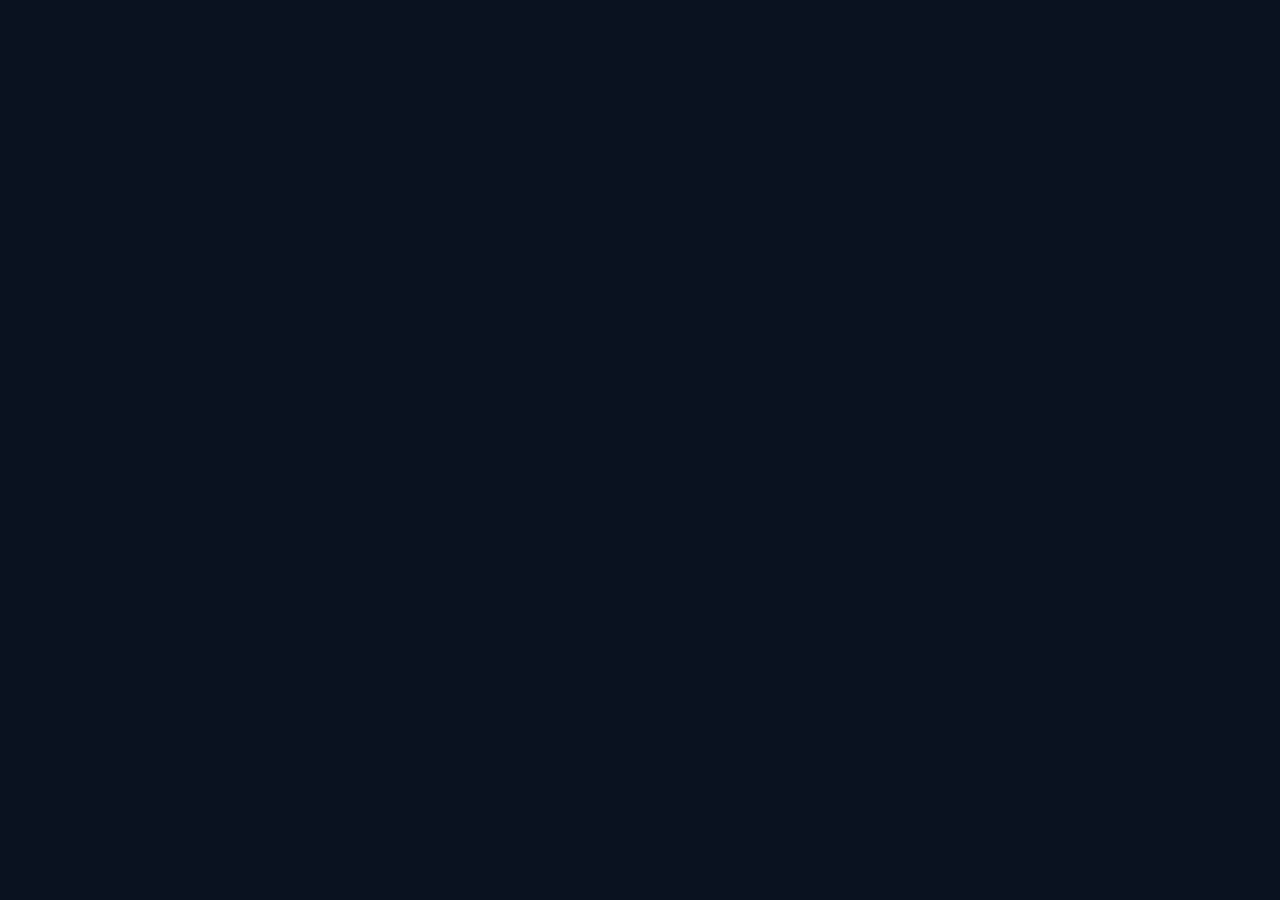
==== commit 476c72a2: "Update the UI/UX" ====
--- a/index.html
+++ b/index.html
@@ -3,157 +3,46 @@
 <head>
 <meta charset="UTF-8">
 <title>로망 길랭표</title>
+<meta name="viewport" content="width=device-width, initial-scale=1, viewport-fit=cover">
+<meta name="theme-color" content="#0a1220">
+<link rel="preconnect" href="https://fonts.googleapis.com">
+<link rel="preconnect" href="https://fonts.gstatic.com" crossorigin>
+<link href="https://fonts.googleapis.com/css2?family=Inter:wght@400;500;600;700;800&family=Space+Grotesk:wght@500;700;800;900&family=JetBrains+Mono:wght@400;500;600;700&display=swap" rel="stylesheet">
 <style>
-  *{box-sizing:border-box}
-  body{font-family:'Malgun Gothic','Apple SD Gothic Neo',sans-serif;margin:0;background:#f5f7fa;color:#2c3e50}
-  header{background:linear-gradient(135deg,#4a6fa5,#6b8fc7);color:#fff;padding:24px 32px;box-shadow:0 2px 8px rgba(0,0,0,.1)}
-  header h1{margin:0;font-size:26px}
-  .container{max-width:1400px;margin:24px auto;padding:0 20px}
-  .legend{display:flex;flex-wrap:wrap;gap:14px;margin-bottom:14px;font-size:13px}
-  .legend span{display:inline-flex;align-items:center;gap:6px;padding:4px 10px;background:#fff;border-radius:20px;border:1px solid #e5eaf0}
-  .sw{width:14px;height:14px;border-radius:3px;border:1px solid rgba(0,0,0,.1)}
-  .sw.green{background:#C6EFCE}.sw.red{background:#FFC7CE}.sw.yellow{background:#FFEB9C}.sw.gray{background:#D9D9D9}
-  .tabs{display:flex;flex-wrap:wrap;gap:6px;margin-bottom:16px}
-  .tab{padding:10px 16px;background:#fff;border:1px solid #dce3ec;border-radius:8px;cursor:pointer;font-size:14px;transition:.2s}
-  .tab:hover{background:#eef3fa}
-  .tab.active{background:#4a6fa5;color:#fff;border-color:#4a6fa5}
-  .panel{background:#fff;border-radius:12px;padding:20px;box-shadow:0 2px 10px rgba(0,0,0,.05);overflow-x:auto}
-  .panel h2{margin:0 0 14px;font-size:18px;color:#4a6fa5}
-  table{width:100%;border-collapse:collapse;font-size:13px}
-  th,td{padding:8px 10px;border:1px solid #e5eaf0;text-align:center;white-space:nowrap}
-  th{background:#f0f4fa;font-weight:600;color:#34495e;position:sticky;top:0}
-  td:first-child,th:first-child{text-align:left;font-weight:600}
-  td.green{background:#C6EFCE}
-  td.red{background:#FFC7CE}
-  td.yellow{background:#FFEB9C}
-  td.gray{background:#D9D9D9}
-  footer{text-align:center;padding:20px;color:#95a5a6;font-size:12px}
+  *, *::before, *::after { box-sizing: border-box; }
+  html, body { margin: 0; padding: 0; background: #0a1220; min-height: 100%; }
+  body {
+    font-family: 'Inter', 'Apple SD Gothic Neo', 'Malgun Gothic', sans-serif;
+    -webkit-font-smoothing: antialiased;
+    -moz-osx-font-smoothing: grayscale;
+    color: #dbe8ff;
+  }
+  /* Hide native scrollbars on the inner scrollers for a cleaner look */
+  ::-webkit-scrollbar { height: 8px; width: 8px; }
+  ::-webkit-scrollbar-track { background: transparent; }
+  ::-webkit-scrollbar-thumb { background: rgba(120, 180, 255, 0.16); border-radius: 4px; }
+  ::-webkit-scrollbar-thumb:hover { background: rgba(120, 180, 255, 0.32); }
+  button { font-family: inherit; }
+  #root { min-height: 100vh; }
 </style>
 </head>
 <body>
-<header><h1>🎮 로망 길랭표</h1></header>
-<div class="container">
-  <div class="legend">
-    <span><i class="sw green"></i>충족</span>
-    <span><i class="sw red"></i>미달</span>
-    <span><i class="sw yellow"></i>미달(사유 인정)</span>
-    <span><i class="sw gray"></i>운영진/기타</span>
-  </div>
-  <div class="tabs" id="tabs"></div>
-  <div class="panel" id="panel"></div>
-</div>
-<footer></footer>
-<script src="weekly-data.js"></script>
-<script>
-const DATA = window.WEEKLY_DATA || {};
-const tabs = document.getElementById('tabs');
-const panel = document.getElementById('panel');
-const names = Object.keys(DATA);
+<div id="root"></div>
 
-function esc(value) {
-  return String(value ?? '').replace(/[&<>]/g, (match) => ({ '&': '&amp;', '<': '&lt;', '>': '&gt;' }[match]));
-}
+<script src="https://unpkg.com/react@18.3.1/umd/react.development.js" integrity="sha384-hD6/rw4ppMLGNu3tX5cjIb+uRZ7UkRJ6BPkLpg4hAu/6onKUg4lLsHAs9EBPT82L" crossorigin="anonymous"></script>
+<script src="https://unpkg.com/react-dom@18.3.1/umd/react-dom.development.js" integrity="sha384-u6aeetuaXnQ38mYT8rp6sbXaQe3NL9t+IBXmnYxwkUI2Hw4bsp2Wvmx4yRQF1uAm" crossorigin="anonymous"></script>
+<script src="https://unpkg.com/@babel/standalone@7.29.0/babel.min.js" integrity="sha384-m08KidiNqLdpJqLq95G/LEi8Qvjl/xUYll3QILypMoQ65QorJ9Lvtp2RXYGBFj1y" crossorigin="anonymous"></script>
 
-function getTotalIndex(week) {
-  return week.columns.findIndex((column) => String(column).startsWith('합산'));
-}
+<!-- Data -->
+<script src="data/weekly-data.js"></script>
 
-function getResultStats(value) {
-  const text = String(value || '');
-  const wins = (text.match(/W/g) || []).length;
-  const losses = (text.match(/L/g) || []).length;
-  return { wins, attempts: wins + losses };
-}
+<!-- Shared utilities -->
+<script type="text/babel" src="shared/utils.jsx"></script>
 
-function formatTotal(mode, values) {
-  if (mode === 'count') {
-    return String(values.reduce((sum, value) => sum + (parseInt(value || '0', 10) || 0), 0));
-  }
-
-  const stats = values.reduce((acc, value) => {
-    const { wins, attempts } = getResultStats(value);
-    acc.wins += wins;
-    acc.attempts += attempts;
-    return acc;
-  }, { wins: 0, attempts: 0 });
-
-  const rate = stats.attempts ? Math.round((stats.wins / stats.attempts) * 100) : 0;
-  return `${stats.attempts} (${rate}%)`;
-}
-
-function getAfterClasses(week, row) {
-  if (week.tailMode === 'status') {
-    return row.after.map(() => row.status);
-  }
-
-  if (week.tailMode === 'custom') {
-    return row.afterClasses || row.after.map(() => null);
-  }
-
-  return row.after.map(() => null);
-}
-
-function buildRows(week) {
-  const totalIndex = getTotalIndex(week);
-  const dayCount = totalIndex - 1;
-  const rows = week.rows.map((row) => {
-    const total = formatTotal(week.mode, row.before.slice(1, dayCount + 1));
-    return {
-      values: [...row.before, total, ...row.after],
-      classes: [...row.before.map(() => row.status), row.status, ...getAfterClasses(week, row)],
-    };
-  });
-
-  const dayValues = Array.from({ length: dayCount }, (_, index) => (
-    formatTotal(week.mode, week.rows.map((row) => row.before[index + 1]))
-  ));
-
-  const summaryTotal = week.summary.total === null
-    ? formatTotal(week.mode, week.rows.flatMap((row) => row.before.slice(1, dayCount + 1)))
-    : week.summary.total;
-
-  rows.push({
-    values: [week.summary.label, ...dayValues, summaryTotal, ...week.summary.after],
-    classes: week.summary.colors,
-  });
-
-  return rows;
-}
-
-function render(name) {
-  document.querySelectorAll('.tab').forEach((tab) => tab.classList.toggle('active', tab.dataset.name === name));
-
-  const week = DATA[name];
-  const rows = buildRows(week);
-  let html = `<h2>${esc(name)}</h2><table><thead><tr>`;
-  week.columns.forEach((column) => {
-    html += `<th>${esc(column)}</th>`;
-  });
-  html += '</tr></thead><tbody>';
-  rows.forEach((row) => {
-    html += '<tr>';
-    row.values.forEach((value, index) => {
-      html += `<td class="${row.classes[index] || ""}">${esc(value)}</td>`;
-    });
-    html += '</tr>';
-  });
-  html += '</tbody></table>';
-  panel.innerHTML = html;
-}
-
-if (names.length === 0) {
-  panel.textContent = '데이터를 불러오지 못했습니다.';
-} else {
-  names.forEach((name) => {
-    const button = document.createElement('button');
-    button.className = 'tab';
-    button.textContent = name;
-    button.dataset.name = name;
-    button.onclick = () => render(name);
-    tabs.appendChild(button);
-  });
-  render(names[0]);
-}
-</script>
+<!-- Stadium dashboard (load order matters: styles → parts → modal → main) -->
+<script type="text/babel" src="stadium/styles.jsx"></script>
+<script type="text/babel" src="stadium/parts.jsx"></script>
+<script type="text/babel" src="stadium/modal.jsx"></script>
+<script type="text/babel" src="stadium/main.jsx"></script>
 </body>
 </html>
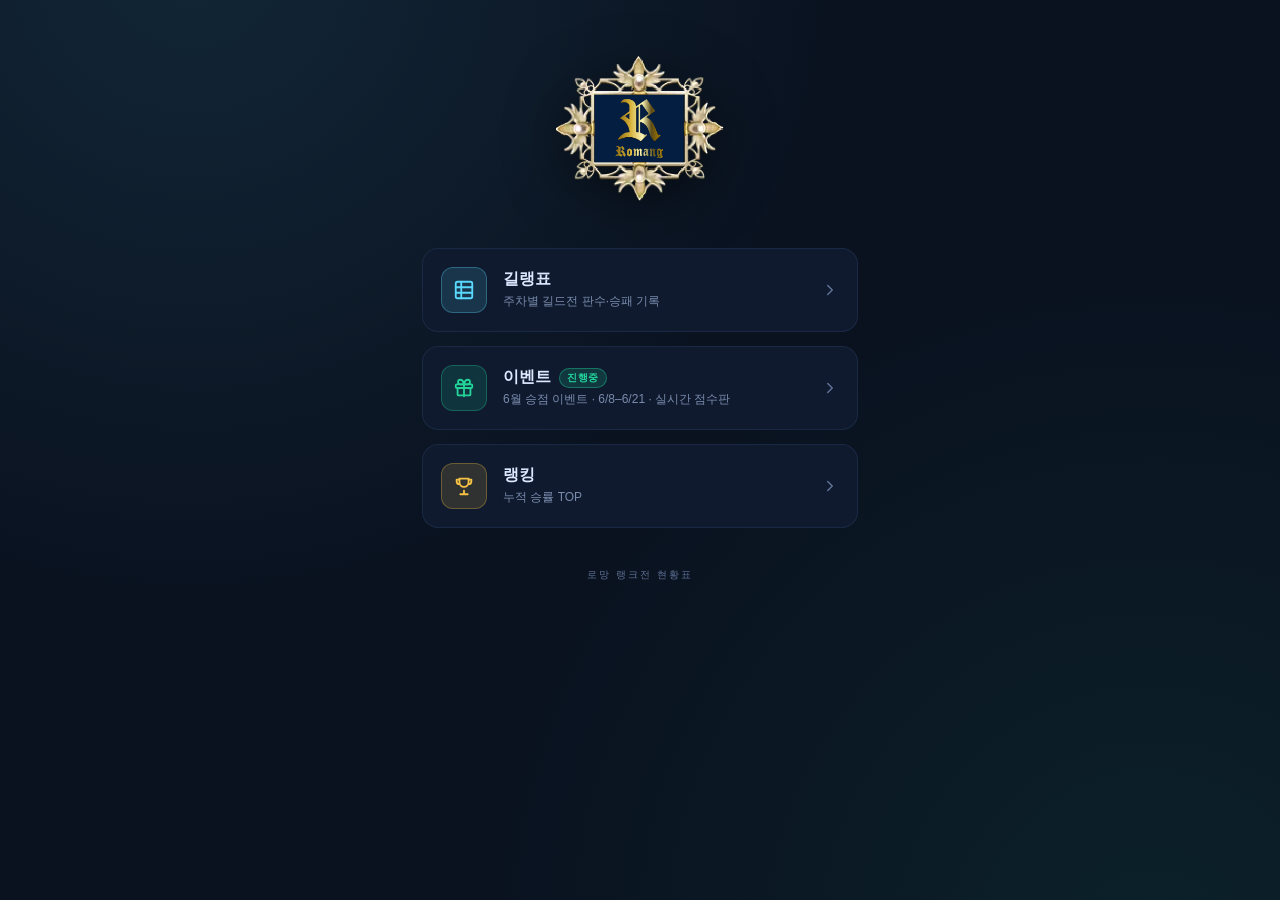
==== commit dda6532b: "event update" ====
--- a/index.html
+++ b/index.html
@@ -2,47 +2,178 @@
 <html lang="ko">
 <head>
 <meta charset="UTF-8">
-<title>로망 길랭표</title>
+<title>로망 · ROMANG</title>
 <meta name="viewport" content="width=device-width, initial-scale=1, viewport-fit=cover">
 <meta name="theme-color" content="#0a1220">
+<link rel="icon" type="image/png" href="assets/romang-emblem.png">
 <link rel="preconnect" href="https://fonts.googleapis.com">
 <link rel="preconnect" href="https://fonts.gstatic.com" crossorigin>
 <link href="https://fonts.googleapis.com/css2?family=Inter:wght@400;500;600;700;800&family=Space+Grotesk:wght@500;700;800;900&family=JetBrains+Mono:wght@400;500;600;700&display=swap" rel="stylesheet">
 <style>
+  :root {
+    --bg: #0a1220;
+    --panel: #0f1a2e;
+    --panel2: #13243d;
+    --line: rgba(120,180,255,0.10);
+    --line2: rgba(120,180,255,0.18);
+    --text: #dbe8ff;
+    --dim: #7a8bad;
+    --label: #5e7194;
+    --cyan: #5ad9ff;
+    --green: #22d39a;
+    --yellow: #f5c244;
+  }
   *, *::before, *::after { box-sizing: border-box; }
-  html, body { margin: 0; padding: 0; background: #0a1220; min-height: 100%; }
+  html, body { margin: 0; padding: 0; }
   body {
+    background: var(--bg);
+    color: var(--text);
+    min-height: 100vh;
     font-family: 'Inter', 'Apple SD Gothic Neo', 'Malgun Gothic', sans-serif;
     -webkit-font-smoothing: antialiased;
     -moz-osx-font-smoothing: grayscale;
-    color: #dbe8ff;
+    background-image:
+      radial-gradient(circle at 15% -5%, rgba(90,217,255,0.10), transparent 45%),
+      radial-gradient(circle at 90% 105%, rgba(34,211,154,0.08), transparent 45%);
+    display: flex;
+    justify-content: center;
   }
-  /* Hide native scrollbars on the inner scrollers for a cleaner look */
-  ::-webkit-scrollbar { height: 8px; width: 8px; }
-  ::-webkit-scrollbar-track { background: transparent; }
-  ::-webkit-scrollbar-thumb { background: rgba(120, 180, 255, 0.16); border-radius: 4px; }
-  ::-webkit-scrollbar-thumb:hover { background: rgba(120, 180, 255, 0.32); }
-  button { font-family: inherit; }
-  #root { min-height: 100vh; }
+  .wrap {
+    width: 100%;
+    max-width: 480px;
+    padding: 56px 22px 40px;
+    display: flex;
+    flex-direction: column;
+    align-items: center;
+  }
+
+  .emblem {
+    width: 168px; height: auto; display: block;
+    margin-bottom: 22px;
+    filter: drop-shadow(0 12px 28px rgba(0,0,0,0.55));
+  }
+  .wordmark {
+    font-family: 'Space Grotesk', Inter, sans-serif;
+    font-size: 30px; font-weight: 800; letter-spacing: 5px;
+    color: var(--text);
+  }
+  .tagline {
+    margin-top: 8px; font-size: 13px; color: var(--dim);
+    letter-spacing: 1px; white-space: nowrap;
+  }
+  .livestat {
+    margin-top: 14px;
+    display: inline-flex; align-items: center; gap: 8px;
+    padding: 6px 12px; border-radius: 999px;
+    background: var(--panel); border: 1px solid var(--line);
+    font-size: 11px; color: var(--label);
+    font-family: 'JetBrains Mono', monospace; white-space: nowrap;
+  }
+  .livestat .dot { width: 6px; height: 6px; border-radius: 50%; background: var(--green); box-shadow: 0 0 8px var(--green); }
+
+  .links { margin-top: 24px; width: 100%; display: flex; flex-direction: column; gap: 14px; }
+
+  .link {
+    display: flex; align-items: center; gap: 16px;
+    padding: 18px 18px;
+    background: var(--panel);
+    border: 1px solid var(--line);
+    border-radius: 16px;
+    text-decoration: none; color: inherit;
+    transition: transform .15s ease, border-color .15s ease, background .15s ease, box-shadow .15s ease;
+    position: relative;
+    overflow: hidden;
+  }
+  .link::before {
+    content: ''; position: absolute; left: 0; top: 0; bottom: 0; width: 3px;
+    background: var(--accent); opacity: 0; transition: opacity .15s ease;
+  }
+  .link:hover {
+    transform: translateY(-2px);
+    border-color: var(--line2);
+    background: var(--panel2);
+    box-shadow: 0 12px 30px rgba(0,0,0,0.35);
+  }
+  .link:hover::before { opacity: 1; }
+
+  .icon {
+    width: 46px; height: 46px; border-radius: 12px; flex-shrink: 0;
+    display: flex; align-items: center; justify-content: center;
+    background: color-mix(in srgb, var(--accent) 14%, transparent);
+    border: 1px solid color-mix(in srgb, var(--accent) 30%, transparent);
+    color: var(--accent);
+  }
+  .icon svg { width: 22px; height: 22px; display: block; }
+
+  .body { flex: 1; min-width: 0; }
+  .title-row { display: flex; align-items: center; gap: 8px; }
+  .title { font-size: 16px; font-weight: 700; color: var(--text); }
+  .desc { margin-top: 3px; font-size: 12px; color: var(--dim); line-height: 1.4; }
+  .badge {
+    font-size: 10px; font-weight: 700; letter-spacing: 0.5px;
+    padding: 2px 7px; border-radius: 999px;
+    background: color-mix(in srgb, var(--green) 16%, transparent);
+    color: var(--green);
+    border: 1px solid color-mix(in srgb, var(--green) 40%, transparent);
+  }
+  .chev { color: var(--label); flex-shrink: 0; transition: transform .15s ease, color .15s ease; }
+  .link:hover .chev { transform: translateX(3px); color: var(--accent); }
+
+  .foot {
+    margin-top: 40px; text-align: center;
+    font-size: 10px; color: var(--label);
+    letter-spacing: 2px; text-transform: uppercase;
+  }
+
+  @media (max-width: 420px) {
+    .wrap { padding-top: 40px; }
+    .emblem { width: 144px; }
+    .link { padding: 16px 14px; gap: 13px; }
+    .icon { width: 42px; height: 42px; }
+  }
 </style>
 </head>
 <body>
-<div id="root"></div>
+<div class="wrap">
+  <img class="emblem" src="assets/romang-emblem.png" alt="Romang">
 
-<script src="https://unpkg.com/react@18.3.1/umd/react.development.js" integrity="sha384-hD6/rw4ppMLGNu3tX5cjIb+uRZ7UkRJ6BPkLpg4hAu/6onKUg4lLsHAs9EBPT82L" crossorigin="anonymous"></script>
-<script src="https://unpkg.com/react-dom@18.3.1/umd/react-dom.development.js" integrity="sha384-u6aeetuaXnQ38mYT8rp6sbXaQe3NL9t+IBXmnYxwkUI2Hw4bsp2Wvmx4yRQF1uAm" crossorigin="anonymous"></script>
-<script src="https://unpkg.com/@babel/standalone@7.29.0/babel.min.js" integrity="sha384-m08KidiNqLdpJqLq95G/LEi8Qvjl/xUYll3QILypMoQ65QorJ9Lvtp2RXYGBFj1y" crossorigin="anonymous"></script>
+  <div class="links">
+    <a class="link" href="guild.html" style="--accent: #5ad9ff;">
+      <span class="icon">
+        <svg viewBox="0 0 24 24" fill="none" stroke="currentColor" stroke-width="2" stroke-linecap="round" stroke-linejoin="round"><rect x="3" y="3" width="18" height="18" rx="2"/><path d="M3 9h18M3 15h18M9 3v18"/></svg>
+      </span>
+      <div class="body">
+        <div class="title-row"><span class="title">길랭표</span></div>
+        <div class="desc">주차별 길드전 판수·승패 기록</div>
+      </div>
+      <svg class="chev" width="18" height="18" viewBox="0 0 24 24" fill="none" stroke="currentColor" stroke-width="2" stroke-linecap="round" stroke-linejoin="round"><path d="M9 18l6-6-6-6"/></svg>
+    </a>
 
-<!-- Data -->
-<script src="data/weekly-data.js"></script>
+    <a class="link" href="event.html" style="--accent: #22d39a;">
+      <span class="icon">
+        <svg viewBox="0 0 24 24" fill="none" stroke="currentColor" stroke-width="2" stroke-linecap="round" stroke-linejoin="round"><rect x="3" y="8" width="18" height="4" rx="1"/><path d="M12 8v13M5 12v7a1 1 0 0 0 1 1h12a1 1 0 0 0 1-1v-7"/><path d="M12 8C12 8 11 3 8 3a2.5 2.5 0 0 0 0 5zM12 8c0 0 1-5 4-5a2.5 2.5 0 0 1 0 5z"/></svg>
+      </span>
+      <div class="body">
+        <div class="title-row"><span class="title">이벤트</span><span class="badge">진행중</span></div>
+        <div class="desc">6월 승점 이벤트 · 6/8–6/21 · 실시간 점수판</div>
+      </div>
+      <svg class="chev" width="18" height="18" viewBox="0 0 24 24" fill="none" stroke="currentColor" stroke-width="2" stroke-linecap="round" stroke-linejoin="round"><path d="M9 18l6-6-6-6"/></svg>
+    </a>
 
-<!-- Shared utilities -->
-<script type="text/babel" src="shared/utils.jsx"></script>
+    <a class="link" href="ranking.html" style="--accent: #f5c244;">
+      <span class="icon">
+        <svg viewBox="0 0 24 24" fill="none" stroke="currentColor" stroke-width="2" stroke-linecap="round" stroke-linejoin="round"><path d="M8 21h8M12 17v4M7 4h10v4a5 5 0 0 1-10 0z"/><path d="M17 5h3v2a3 3 0 0 1-3 3M7 5H4v2a3 3 0 0 0 3 3"/></svg>
+      </span>
+      <div class="body">
+        <div class="title-row"><span class="title">랭킹</span></div>
+        <div class="desc">누적 승률 TOP</div>
+      </div>
+      <svg class="chev" width="18" height="18" viewBox="0 0 24 24" fill="none" stroke="currentColor" stroke-width="2" stroke-linecap="round" stroke-linejoin="round"><path d="M9 18l6-6-6-6"/></svg>
+    </a>
+  </div>
 
-<!-- Stadium dashboard (load order matters: styles → parts → modal → main) -->
-<script type="text/babel" src="stadium/styles.jsx"></script>
-<script type="text/babel" src="stadium/parts.jsx"></script>
-<script type="text/babel" src="stadium/modal.jsx"></script>
-<script type="text/babel" src="stadium/main.jsx"></script>
+  <div class="foot">로망 랭크전 현황표</div>
+</div>
+
 </body>
 </html>
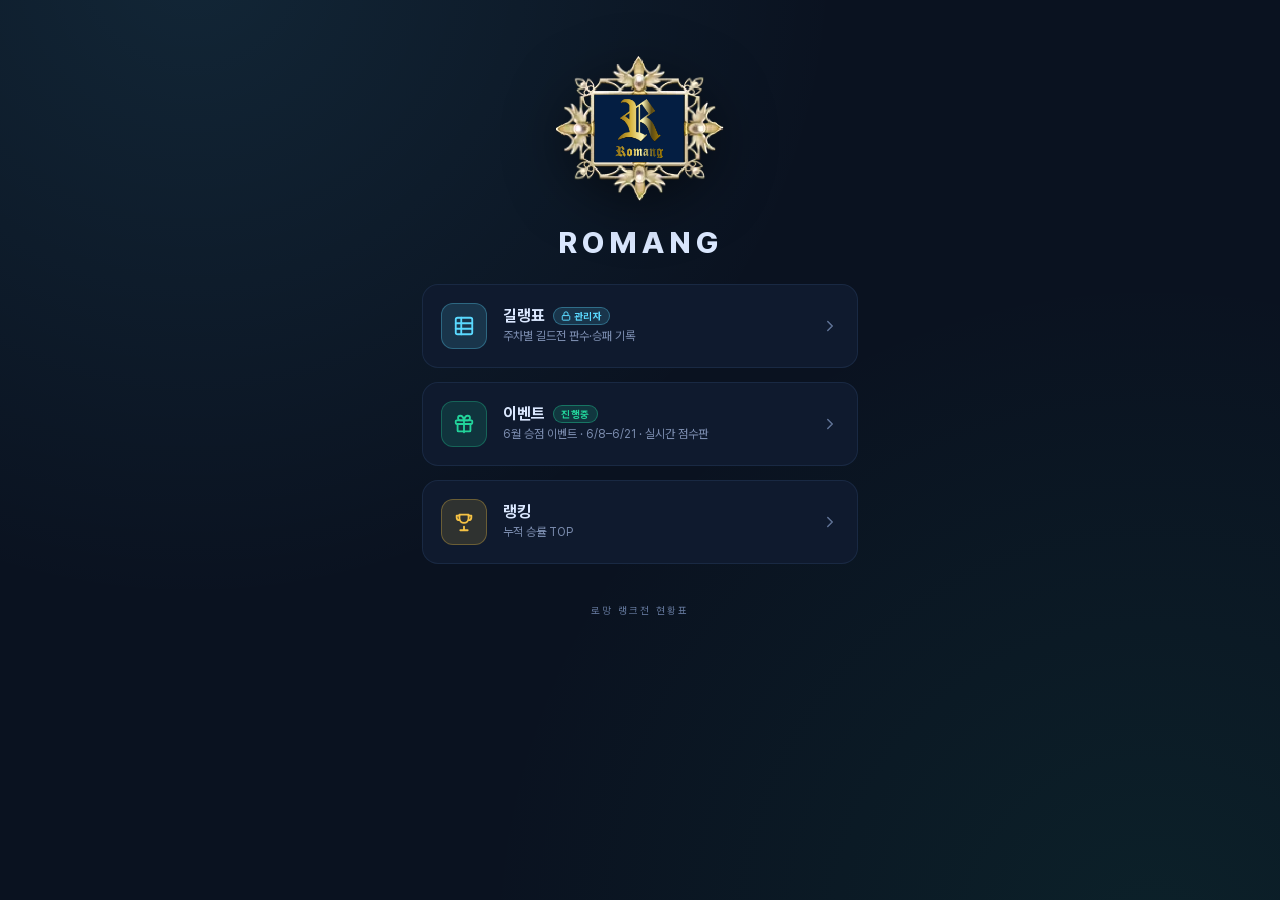
==== commit 203a7b29: "update" ====
--- a/index.html
+++ b/index.html
@@ -8,7 +8,8 @@
 <link rel="icon" type="image/png" href="assets/romang-emblem.png">
 <link rel="preconnect" href="https://fonts.googleapis.com">
 <link rel="preconnect" href="https://fonts.gstatic.com" crossorigin>
-<link href="https://fonts.googleapis.com/css2?family=Inter:wght@400;500;600;700;800&family=Space+Grotesk:wght@500;700;800;900&family=JetBrains+Mono:wght@400;500;600;700&display=swap" rel="stylesheet">
+<link href="https://fonts.googleapis.com/css2?family=JetBrains+Mono:wght@400;500;600;700&display=swap" rel="stylesheet">
+<link rel="stylesheet" href="assets/fonts.css">
 <style>
   :root {
     --bg: #0a1220;
@@ -29,7 +30,7 @@
     background: var(--bg);
     color: var(--text);
     min-height: 100vh;
-    font-family: 'Inter', 'Apple SD Gothic Neo', 'Malgun Gothic', sans-serif;
+    font-family: 'Pretendard Variable', 'Apple SD Gothic Neo', sans-serif;
     -webkit-font-smoothing: antialiased;
     -moz-osx-font-smoothing: grayscale;
     background-image:
@@ -53,7 +54,7 @@
     filter: drop-shadow(0 12px 28px rgba(0,0,0,0.55));
   }
   .wordmark {
-    font-family: 'Space Grotesk', Inter, sans-serif;
+    font-family: 'Pretendard Variable', sans-serif;
     font-size: 30px; font-weight: 800; letter-spacing: 5px;
     color: var(--text);
   }
@@ -125,6 +126,70 @@
     letter-spacing: 2px; text-transform: uppercase;
   }
 
+  /* 길랭표 card is a <button>; reset native styles to match the <a> links */
+  button.link { width: 100%; text-align: left; font: inherit; appearance: none; -webkit-appearance: none; }
+  .lockbadge {
+    display: inline-flex; align-items: center; gap: 3px;
+    font-size: 10px; font-weight: 700; letter-spacing: 0.3px;
+    padding: 2px 7px; border-radius: 999px;
+    color: var(--cyan);
+    background: color-mix(in srgb, var(--cyan) 14%, transparent);
+    border: 1px solid color-mix(in srgb, var(--cyan) 35%, transparent);
+  }
+  .lockbadge svg { width: 10px; height: 10px; }
+
+  /* Password modal */
+  .modal-backdrop {
+    position: fixed; inset: 0; z-index: 50;
+    display: none; align-items: center; justify-content: center;
+    padding: 20px;
+    background: rgba(4, 8, 16, 0.72);
+    backdrop-filter: blur(6px); -webkit-backdrop-filter: blur(6px);
+  }
+  .modal-backdrop.show { display: flex; animation: fadein .16s ease; }
+  @keyframes fadein { from { opacity: 0; } to { opacity: 1; } }
+  .modal {
+    position: relative;
+    width: 100%; max-width: 340px;
+    background: var(--panel); border: 1px solid var(--line2);
+    border-radius: 18px; padding: 30px 24px 24px;
+    text-align: center;
+    box-shadow: 0 28px 70px rgba(0,0,0,0.55);
+    animation: pop .18s ease;
+  }
+  @keyframes pop { from { transform: translateY(10px) scale(.97); opacity: 0; } to { transform: none; opacity: 1; } }
+  .modal.shake { animation: shake .35s; }
+  @keyframes shake { 10%,90%{transform:translateX(-1px)} 20%,80%{transform:translateX(2px)} 30%,50%,70%{transform:translateX(-5px)} 40%,60%{transform:translateX(5px)} }
+  .modal-x {
+    position: absolute; top: 12px; right: 12px;
+    width: 30px; height: 30px; border-radius: 8px;
+    background: transparent; border: none; cursor: pointer;
+    color: var(--label); font-size: 22px; line-height: 1;
+  }
+  .modal-x:hover { color: var(--text); background: var(--panel2); }
+  .modal-emblem { height: 60px; margin-bottom: 12px; filter: drop-shadow(0 6px 16px rgba(0,0,0,0.5)); }
+  .modal-title { display: flex; align-items: center; justify-content: center; gap: 7px; margin-bottom: 6px; }
+  .modal-title span { font-size: 18px; font-weight: 800; color: var(--text); }
+  .modal-desc { font-size: 12.5px; color: var(--dim); line-height: 1.5; margin-bottom: 18px; }
+  #guildPw {
+    width: 100%; box-sizing: border-box;
+    padding: 12px 14px; border-radius: 10px;
+    background: var(--bg); color: var(--text);
+    border: 1px solid var(--line2);
+    font-size: 16px; text-align: center; letter-spacing: 4px;
+    font-family: 'JetBrains Mono', monospace; outline: none;
+  }
+  #guildPw:focus { border-color: var(--cyan); }
+  .modal-err { display: none; margin-top: 10px; font-size: 12px; color: #ff5b7a; font-weight: 600; }
+  .modal-err.show { display: block; }
+  .modal-go {
+    margin-top: 18px; width: 100%;
+    padding: 12px 14px; border-radius: 10px; border: none;
+    background: linear-gradient(135deg, var(--cyan), var(--green));
+    color: #06121f; font-size: 15px; font-weight: 800; cursor: pointer;
+  }
+  .modal-go:disabled { opacity: 0.6; cursor: default; }
+
   @media (max-width: 420px) {
     .wrap { padding-top: 40px; }
     .emblem { width: 144px; }
@@ -136,18 +201,19 @@
 <body>
 <div class="wrap">
   <img class="emblem" src="assets/romang-emblem.png" alt="Romang">
+  <div class="wordmark">ROMANG</div>
 
   <div class="links">
-    <a class="link" href="guild.html" style="--accent: #5ad9ff;">
+    <button class="link" id="guildLink" type="button" style="--accent: #5ad9ff;">
       <span class="icon">
         <svg viewBox="0 0 24 24" fill="none" stroke="currentColor" stroke-width="2" stroke-linecap="round" stroke-linejoin="round"><rect x="3" y="3" width="18" height="18" rx="2"/><path d="M3 9h18M3 15h18M9 3v18"/></svg>
       </span>
       <div class="body">
-        <div class="title-row"><span class="title">길랭표</span></div>
+        <div class="title-row"><span class="title">길랭표</span><span class="lockbadge"><svg width="10" height="10" viewBox="0 0 24 24" fill="none" stroke="currentColor" stroke-width="2.4" stroke-linecap="round" stroke-linejoin="round"><rect x="3" y="11" width="18" height="11" rx="2"/><path d="M7 11V7a5 5 0 0 1 10 0v4"/></svg>관리자</span></div>
         <div class="desc">주차별 길드전 판수·승패 기록</div>
       </div>
       <svg class="chev" width="18" height="18" viewBox="0 0 24 24" fill="none" stroke="currentColor" stroke-width="2" stroke-linecap="round" stroke-linejoin="round"><path d="M9 18l6-6-6-6"/></svg>
-    </a>
+    </button>
 
     <a class="link" href="event.html" style="--accent: #22d39a;">
       <span class="icon">
@@ -175,5 +241,64 @@
   <div class="foot">로망 랭크전 현황표</div>
 </div>
 
+<div class="modal-backdrop" id="guildModal" aria-hidden="true">
+  <form class="modal" id="guildForm">
+    <button type="button" class="modal-x" id="guildClose" aria-label="닫기">×</button>
+    <img src="assets/romang-emblem.png" alt="Romang" class="modal-emblem">
+    <div class="modal-title">
+      <svg width="15" height="15" viewBox="0 0 24 24" fill="none" stroke="#5ad9ff" stroke-width="2.2" stroke-linecap="round" stroke-linejoin="round"><rect x="3" y="11" width="18" height="11" rx="2"/><path d="M7 11V7a5 5 0 0 1 10 0v4"/></svg>
+      <span>길랭표 잠금</span>
+    </div>
+    <div class="modal-desc">관리자 전용 페이지입니다. 비밀번호를 입력해 주세요.</div>
+    <input id="guildPw" type="password" inputmode="numeric" autocomplete="current-password" placeholder="비밀번호">
+    <div class="modal-err" id="guildErr">비밀번호가 올바르지 않습니다.</div>
+    <button type="submit" class="modal-go" id="guildGo">입장</button>
+  </form>
+</div>
+
+<script src="shared/auth.js"></script>
+<script>
+  (function () {
+    var modal = document.getElementById('guildModal');
+    var form = document.getElementById('guildForm');
+    var input = document.getElementById('guildPw');
+    var err = document.getElementById('guildErr');
+    var go = document.getElementById('guildGo');
+
+    function open() {
+      if (window.RomangAuth && window.RomangAuth.isAuthed()) { location.href = 'guild.html'; return; }
+      modal.classList.add('show');
+      modal.setAttribute('aria-hidden', 'false');
+      err.classList.remove('show');
+      input.value = '';
+      setTimeout(function () { input.focus(); }, 50);
+    }
+    function close() {
+      modal.classList.remove('show');
+      modal.setAttribute('aria-hidden', 'true');
+    }
+    async function submit(e) {
+      e.preventDefault();
+      if (go.disabled) return;
+      go.disabled = true; go.textContent = '확인 중…';
+      var ok = window.RomangAuth ? await window.RomangAuth.verify(input.value) : false;
+      go.disabled = false; go.textContent = '입장';
+      if (ok) { window.RomangAuth.setAuthed(); location.href = 'guild.html'; }
+      else {
+        err.classList.add('show');
+        form.classList.remove('shake'); void form.offsetWidth; form.classList.add('shake');
+        input.value = ''; input.focus();
+      }
+    }
+
+    document.getElementById('guildLink').addEventListener('click', open);
+    document.getElementById('guildClose').addEventListener('click', close);
+    modal.addEventListener('click', function (e) { if (e.target === modal) close(); });
+    document.addEventListener('keydown', function (e) { if (e.key === 'Escape') close(); });
+    form.addEventListener('submit', submit);
+    input.addEventListener('input', function () { err.classList.remove('show'); });
+  })();
+</script>
+
 </body>
 </html>
--- a/assets/fonts.css
+++ b/assets/fonts.css
@@ -0,0 +1,11 @@
+/*
+Pretendard — Copyright (c) 2021 Kil Hyung-jin, SIL Open Font License 1.1
+https://github.com/orioncactus/pretendard
+*/
+@font-face {
+  font-family: 'Pretendard Variable';
+  font-weight: 45 920;
+  font-style: normal;
+  font-display: swap;
+  src: url('fonts/PretendardVariable.woff2') format('woff2');
+}
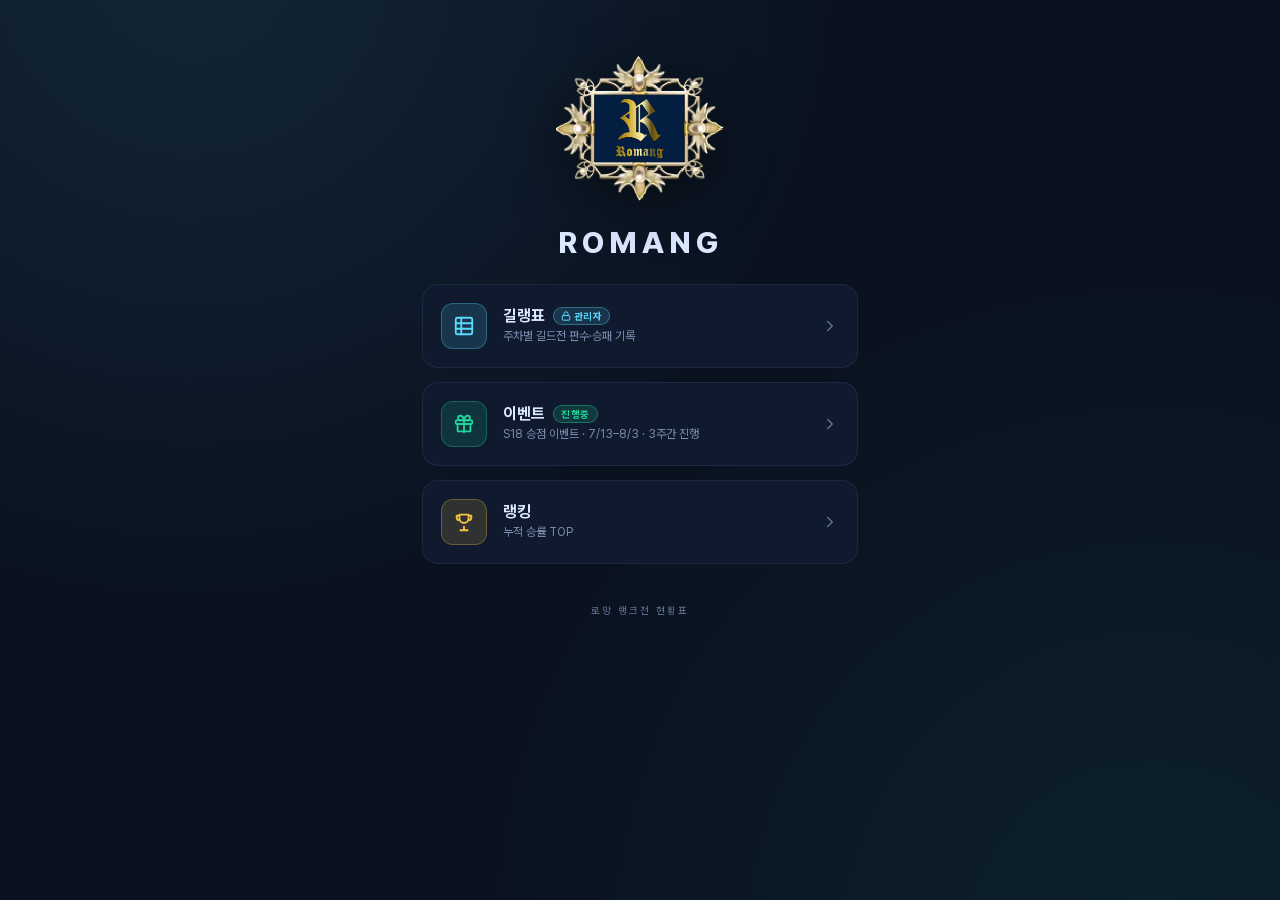
==== commit afcf4f62: "1" ====
--- a/index.html
+++ b/index.html
@@ -221,7 +221,7 @@
       </span>
       <div class="body">
         <div class="title-row"><span class="title">이벤트</span><span class="badge">진행중</span></div>
-        <div class="desc">6월 승점 이벤트 · 6/8–6/21 · 실시간 점수판</div>
+        <div class="desc">S18 승점 이벤트 · 7/13–8/3 · 3주간 진행</div>
       </div>
       <svg class="chev" width="18" height="18" viewBox="0 0 24 24" fill="none" stroke="currentColor" stroke-width="2" stroke-linecap="round" stroke-linejoin="round"><path d="M9 18l6-6-6-6"/></svg>
     </a>
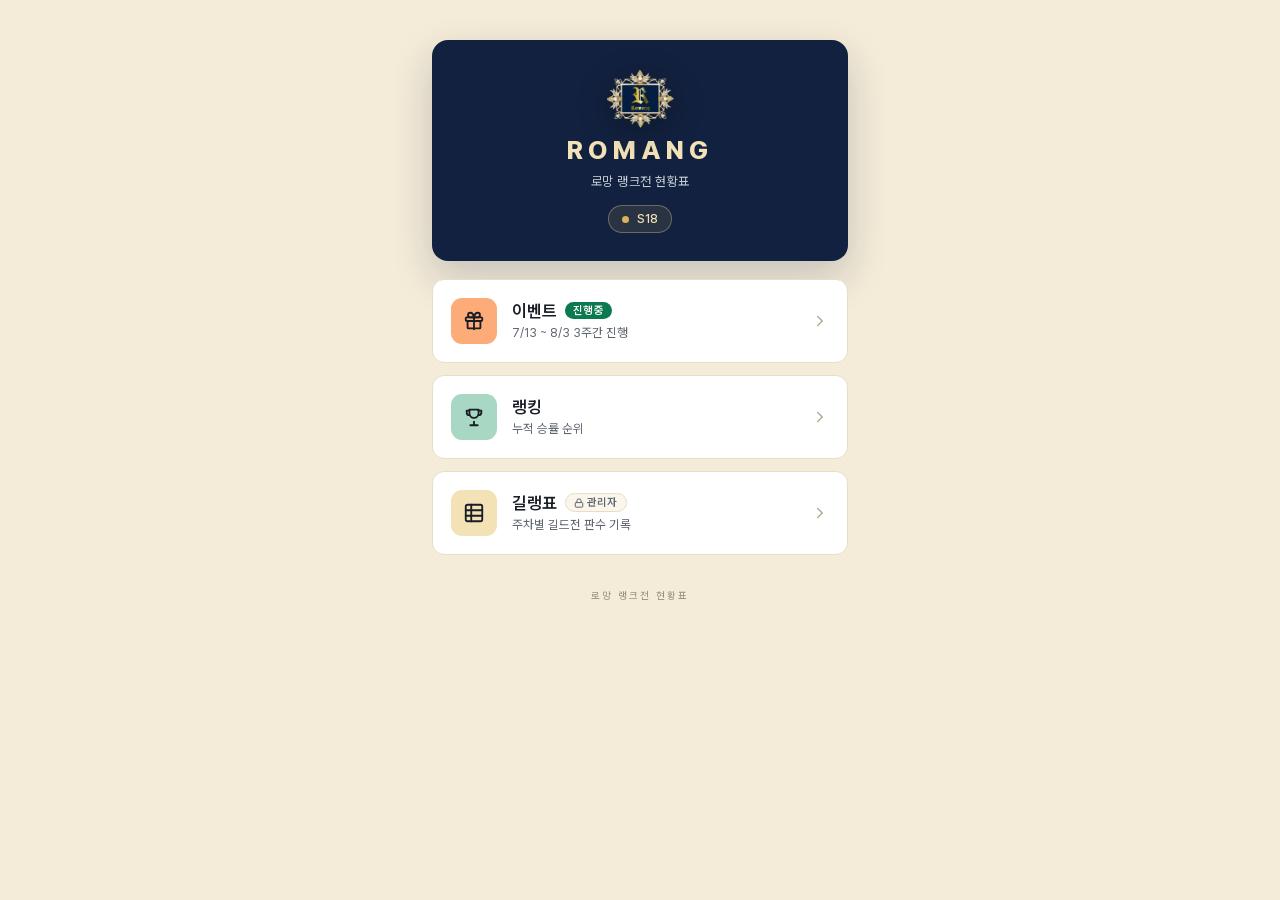
==== commit d21439fb: "1" ====
--- a/index.html
+++ b/index.html
@@ -4,7 +4,7 @@
 <meta charset="UTF-8">
 <title>로망 · ROMANG</title>
 <meta name="viewport" content="width=device-width, initial-scale=1, viewport-fit=cover">
-<meta name="theme-color" content="#0a1220">
+<meta name="theme-color" content="#12213f">
 <link rel="icon" type="image/png" href="assets/romang-emblem.png">
 <link rel="preconnect" href="https://fonts.googleapis.com">
 <link rel="preconnect" href="https://fonts.gstatic.com" crossorigin>
@@ -12,138 +12,135 @@
 <link rel="stylesheet" href="assets/fonts.css">
 <style>
   :root {
-    --bg: #0a1220;
-    --panel: #0f1a2e;
-    --panel2: #13243d;
-    --line: rgba(120,180,255,0.10);
-    --line2: rgba(120,180,255,0.18);
-    --text: #dbe8ff;
-    --dim: #7a8bad;
-    --label: #5e7194;
-    --cyan: #5ad9ff;
-    --green: #22d39a;
-    --yellow: #f5c244;
+    --cream: #f4ebd8;
+    --canvas: #ffffff;
+    --soft: #faf6ec;
+    --ink: #181d26;
+    --body: #333840;
+    --muted: #5f6670;
+    --hair: #e7ddc9;
+    --hair-strong: #b6ab92;
+    --label: #9a917f;
+    --navy: #12213f;
+    --gold: #d9b25a;
+    --gold-soft: #f2e2b6;
+    --forest: #0b7a4f;
+    --peach: #fcab79;
+    --mint: #a8d8c4;
+    --link: #1c3a6e;
   }
   *, *::before, *::after { box-sizing: border-box; }
   html, body { margin: 0; padding: 0; }
   body {
-    background: var(--bg);
-    color: var(--text);
+    background: var(--cream);
+    color: var(--ink);
     min-height: 100vh;
     font-family: 'Pretendard Variable', 'Apple SD Gothic Neo', sans-serif;
     -webkit-font-smoothing: antialiased;
     -moz-osx-font-smoothing: grayscale;
-    background-image:
-      radial-gradient(circle at 15% -5%, rgba(90,217,255,0.10), transparent 45%),
-      radial-gradient(circle at 90% 105%, rgba(34,211,154,0.08), transparent 45%);
     display: flex;
     justify-content: center;
   }
+  a { text-decoration: none; color: inherit; }
+  a.txtlink { color: var(--link); }
+  a.txtlink:hover { color: #14315f; }
+
   .wrap {
     width: 100%;
-    max-width: 480px;
-    padding: 56px 22px 40px;
+    max-width: 460px;
+    padding: 40px 22px 40px;
     display: flex;
     flex-direction: column;
-    align-items: center;
-  }
-
-  .emblem {
-    width: 168px; height: auto; display: block;
-    margin-bottom: 22px;
-    filter: drop-shadow(0 12px 28px rgba(0,0,0,0.55));
-  }
-  .wordmark {
-    font-family: 'Pretendard Variable', sans-serif;
-    font-size: 30px; font-weight: 800; letter-spacing: 5px;
-    color: var(--text);
-  }
-  .tagline {
-    margin-top: 8px; font-size: 13px; color: var(--dim);
-    letter-spacing: 1px; white-space: nowrap;
-  }
-  .livestat {
-    margin-top: 14px;
+  }
+
+  /* Navy hero */
+  .hero {
+    background: var(--navy);
+    border-radius: 16px;
+    padding: 30px 24px 28px;
+    text-align: center;
+    color: #fff;
+    box-shadow: 0 16px 40px rgba(18,33,63,0.20);
+  }
+  .hero .emblem {
+    width: 67px; height: auto; display: block; margin: 0 auto 6px;
+    filter: drop-shadow(0 6px 16px rgba(0,0,0,0.35));
+  }
+  .hero .wordmark {
+    font-size: 26px; font-weight: 800; letter-spacing: 5px;
+    color: var(--gold-soft);
+  }
+  .hero .tagline {
+    margin-top: 9px; font-size: 13px; color: #c7cdd6; letter-spacing: .5px;
+  }
+  .hero .livestat {
+    margin-top: 16px;
     display: inline-flex; align-items: center; gap: 8px;
-    padding: 6px 12px; border-radius: 999px;
-    background: var(--panel); border: 1px solid var(--line);
-    font-size: 11px; color: var(--label);
-    font-family: 'JetBrains Mono', monospace; white-space: nowrap;
-  }
-  .livestat .dot { width: 6px; height: 6px; border-radius: 50%; background: var(--green); box-shadow: 0 0 8px var(--green); }
-
-  .links { margin-top: 24px; width: 100%; display: flex; flex-direction: column; gap: 14px; }
+    padding: 6px 13px; border-radius: 999px;
+    background: rgba(217,178,90,0.12); border: 1px solid rgba(242,226,182,0.32);
+    font-size: 12px; color: var(--gold-soft); font-weight: 500; white-space: nowrap;
+  }
+  .hero .livestat .dot { width: 7px; height: 7px; border-radius: 50%; background: var(--gold); }
+
+  .links { margin-top: 18px; width: 100%; display: flex; flex-direction: column; gap: 12px; }
 
   .link {
-    display: flex; align-items: center; gap: 16px;
-    padding: 18px 18px;
-    background: var(--panel);
-    border: 1px solid var(--line);
-    border-radius: 16px;
-    text-decoration: none; color: inherit;
-    transition: transform .15s ease, border-color .15s ease, background .15s ease, box-shadow .15s ease;
-    position: relative;
-    overflow: hidden;
-  }
-  .link::before {
-    content: ''; position: absolute; left: 0; top: 0; bottom: 0; width: 3px;
-    background: var(--accent); opacity: 0; transition: opacity .15s ease;
+    display: flex; align-items: center; gap: 15px;
+    padding: 18px;
+    background: var(--canvas);
+    border: 1px solid var(--hair);
+    border-radius: 12px;
+    color: inherit;
+    transition: transform .15s ease, box-shadow .15s ease, border-color .15s ease;
   }
   .link:hover {
     transform: translateY(-2px);
-    border-color: var(--line2);
-    background: var(--panel2);
-    box-shadow: 0 12px 30px rgba(0,0,0,0.35);
-  }
-  .link:hover::before { opacity: 1; }
-
+    border-color: var(--hair-strong);
+    box-shadow: 0 12px 26px rgba(18,33,63,0.10);
+  }
   .icon {
-    width: 46px; height: 46px; border-radius: 12px; flex-shrink: 0;
+    width: 46px; height: 46px; border-radius: 11px; flex-shrink: 0;
     display: flex; align-items: center; justify-content: center;
-    background: color-mix(in srgb, var(--accent) 14%, transparent);
-    border: 1px solid color-mix(in srgb, var(--accent) 30%, transparent);
-    color: var(--accent);
-  }
+    color: var(--ink);
+  }
+  .icon.event { background: var(--peach); }
+  .icon.ranking { background: var(--mint); }
+  .icon.guild { background: var(--gold-soft); }
   .icon svg { width: 22px; height: 22px; display: block; }
 
   .body { flex: 1; min-width: 0; }
   .title-row { display: flex; align-items: center; gap: 8px; }
-  .title { font-size: 16px; font-weight: 700; color: var(--text); }
-  .desc { margin-top: 3px; font-size: 12px; color: var(--dim); line-height: 1.4; }
+  .title { font-size: 17px; font-weight: 600; color: var(--ink); }
+  .desc { margin-top: 3px; font-size: 12.5px; color: var(--muted); line-height: 1.4; }
   .badge {
-    font-size: 10px; font-weight: 700; letter-spacing: 0.5px;
-    padding: 2px 7px; border-radius: 999px;
-    background: color-mix(in srgb, var(--green) 16%, transparent);
-    color: var(--green);
-    border: 1px solid color-mix(in srgb, var(--green) 40%, transparent);
-  }
-  .chev { color: var(--label); flex-shrink: 0; transition: transform .15s ease, color .15s ease; }
-  .link:hover .chev { transform: translateX(3px); color: var(--accent); }
+    font-size: 11px; font-weight: 600; letter-spacing: 0.3px;
+    padding: 2px 8px; border-radius: 999px;
+    background: var(--forest); color: #fff;
+  }
+  .chev { color: var(--hair-strong); flex-shrink: 0; transition: transform .15s ease; }
+  .link:hover .chev { transform: translateX(3px); }
+
+  button.link { width: 100%; text-align: left; font: inherit; appearance: none; -webkit-appearance: none; cursor: pointer; }
+  .lockbadge {
+    display: inline-flex; align-items: center; gap: 3px;
+    font-size: 11px; font-weight: 600; letter-spacing: 0.2px;
+    padding: 2px 8px; border-radius: 999px;
+    color: var(--muted); background: var(--soft); border: 1px solid var(--hair);
+  }
+  .lockbadge svg { width: 10px; height: 10px; }
 
   .foot {
-    margin-top: 40px; text-align: center;
+    margin-top: 34px; text-align: center;
     font-size: 10px; color: var(--label);
     letter-spacing: 2px; text-transform: uppercase;
   }
 
-  /* 길랭표 card is a <button>; reset native styles to match the <a> links */
-  button.link { width: 100%; text-align: left; font: inherit; appearance: none; -webkit-appearance: none; }
-  .lockbadge {
-    display: inline-flex; align-items: center; gap: 3px;
-    font-size: 10px; font-weight: 700; letter-spacing: 0.3px;
-    padding: 2px 7px; border-radius: 999px;
-    color: var(--cyan);
-    background: color-mix(in srgb, var(--cyan) 14%, transparent);
-    border: 1px solid color-mix(in srgb, var(--cyan) 35%, transparent);
-  }
-  .lockbadge svg { width: 10px; height: 10px; }
-
-  /* Password modal */
+  /* Password modal — light */
   .modal-backdrop {
     position: fixed; inset: 0; z-index: 50;
     display: none; align-items: center; justify-content: center;
     padding: 20px;
-    background: rgba(4, 8, 16, 0.72);
+    background: rgba(20, 24, 32, 0.5);
     backdrop-filter: blur(6px); -webkit-backdrop-filter: blur(6px);
   }
   .modal-backdrop.show { display: flex; animation: fadein .16s ease; }
@@ -151,10 +148,10 @@
   .modal {
     position: relative;
     width: 100%; max-width: 340px;
-    background: var(--panel); border: 1px solid var(--line2);
-    border-radius: 18px; padding: 30px 24px 24px;
+    background: var(--canvas); border: 1px solid var(--hair);
+    border-radius: 16px; padding: 30px 24px 24px;
     text-align: center;
-    box-shadow: 0 28px 70px rgba(0,0,0,0.55);
+    box-shadow: 0 28px 70px rgba(18,33,63,0.35);
     animation: pop .18s ease;
   }
   @keyframes pop { from { transform: translateY(10px) scale(.97); opacity: 0; } to { transform: none; opacity: 1; } }
@@ -166,33 +163,32 @@
     background: transparent; border: none; cursor: pointer;
     color: var(--label); font-size: 22px; line-height: 1;
   }
-  .modal-x:hover { color: var(--text); background: var(--panel2); }
-  .modal-emblem { height: 60px; margin-bottom: 12px; filter: drop-shadow(0 6px 16px rgba(0,0,0,0.5)); }
+  .modal-x:hover { color: var(--ink); background: var(--soft); }
+  .modal-emblem { height: 58px; margin-bottom: 12px; filter: drop-shadow(0 4px 12px rgba(18,33,63,0.28)); }
   .modal-title { display: flex; align-items: center; justify-content: center; gap: 7px; margin-bottom: 6px; }
-  .modal-title span { font-size: 18px; font-weight: 800; color: var(--text); }
-  .modal-desc { font-size: 12.5px; color: var(--dim); line-height: 1.5; margin-bottom: 18px; }
+  .modal-title span { font-size: 18px; font-weight: 700; color: var(--ink); }
+  .modal-desc { font-size: 12.5px; color: var(--muted); line-height: 1.5; margin-bottom: 18px; }
   #guildPw {
     width: 100%; box-sizing: border-box;
     padding: 12px 14px; border-radius: 10px;
-    background: var(--bg); color: var(--text);
-    border: 1px solid var(--line2);
+    background: var(--soft); color: var(--ink);
+    border: 1px solid var(--hair);
     font-size: 16px; text-align: center; letter-spacing: 4px;
     font-family: 'JetBrains Mono', monospace; outline: none;
   }
-  #guildPw:focus { border-color: var(--cyan); }
-  .modal-err { display: none; margin-top: 10px; font-size: 12px; color: #ff5b7a; font-weight: 600; }
+  #guildPw:focus { border-color: var(--navy); }
+  .modal-err { display: none; margin-top: 10px; font-size: 12px; color: #c0392b; font-weight: 600; }
   .modal-err.show { display: block; }
   .modal-go {
     margin-top: 18px; width: 100%;
     padding: 12px 14px; border-radius: 10px; border: none;
-    background: linear-gradient(135deg, var(--cyan), var(--green));
-    color: #06121f; font-size: 15px; font-weight: 800; cursor: pointer;
-  }
-  .modal-go:disabled { opacity: 0.6; cursor: default; }
+    background: var(--navy);
+    color: var(--gold-soft); font-size: 15px; font-weight: 800; cursor: pointer;
+  }
+  .modal-go:disabled { opacity: 0.55; cursor: default; }
 
   @media (max-width: 420px) {
-    .wrap { padding-top: 40px; }
-    .emblem { width: 144px; }
+    .wrap { padding-top: 28px; }
     .link { padding: 16px 14px; gap: 13px; }
     .icon { width: 42px; height: 42px; }
   }
@@ -200,42 +196,46 @@
 </head>
 <body>
 <div class="wrap">
-  <img class="emblem" src="assets/romang-emblem.png" alt="Romang">
-  <div class="wordmark">ROMANG</div>
+  <div class="hero">
+    <img class="emblem" src="assets/romang-emblem.png" alt="Romang">
+    <div class="wordmark">ROMANG</div>
+    <div class="tagline">로망 랭크전 현황표</div>
+    <div class="livestat"><span class="dot"></span>S18</div>
+  </div>
 
   <div class="links">
-    <button class="link" id="guildLink" type="button" style="--accent: #5ad9ff;">
-      <span class="icon">
+    <a class="link" href="event.html">
+      <span class="icon event">
+        <svg viewBox="0 0 24 24" fill="none" stroke="currentColor" stroke-width="2" stroke-linecap="round" stroke-linejoin="round"><rect x="3" y="8" width="18" height="4" rx="1"/><path d="M12 8v13M5 12v7a1 1 0 0 0 1 1h12a1 1 0 0 0 1-1v-7"/><path d="M12 8C12 8 11 3 8 3a2.5 2.5 0 0 0 0 5zM12 8c0 0 1-5 4-5a2.5 2.5 0 0 1 0 5z"/></svg>
+      </span>
+      <div class="body">
+        <div class="title-row"><span class="title">이벤트</span><span class="badge">진행중</span></div>
+        <div class="desc">7/13 ~ 8/3 3주간 진행</div>
+      </div>
+      <svg class="chev" width="18" height="18" viewBox="0 0 24 24" fill="none" stroke="currentColor" stroke-width="2" stroke-linecap="round" stroke-linejoin="round"><path d="M9 18l6-6-6-6"/></svg>
+    </a>
+
+    <a class="link" href="ranking.html">
+      <span class="icon ranking">
+        <svg viewBox="0 0 24 24" fill="none" stroke="currentColor" stroke-width="2" stroke-linecap="round" stroke-linejoin="round"><path d="M8 21h8M12 17v4M7 4h10v4a5 5 0 0 1-10 0z"/><path d="M17 5h3v2a3 3 0 0 1-3 3M7 5H4v2a3 3 0 0 0 3 3"/></svg>
+      </span>
+      <div class="body">
+        <div class="title-row"><span class="title">랭킹</span></div>
+        <div class="desc">누적 승률 순위</div>
+      </div>
+      <svg class="chev" width="18" height="18" viewBox="0 0 24 24" fill="none" stroke="currentColor" stroke-width="2" stroke-linecap="round" stroke-linejoin="round"><path d="M9 18l6-6-6-6"/></svg>
+    </a>
+
+    <button class="link" id="guildLink" type="button">
+      <span class="icon guild">
         <svg viewBox="0 0 24 24" fill="none" stroke="currentColor" stroke-width="2" stroke-linecap="round" stroke-linejoin="round"><rect x="3" y="3" width="18" height="18" rx="2"/><path d="M3 9h18M3 15h18M9 3v18"/></svg>
       </span>
       <div class="body">
         <div class="title-row"><span class="title">길랭표</span><span class="lockbadge"><svg width="10" height="10" viewBox="0 0 24 24" fill="none" stroke="currentColor" stroke-width="2.4" stroke-linecap="round" stroke-linejoin="round"><rect x="3" y="11" width="18" height="11" rx="2"/><path d="M7 11V7a5 5 0 0 1 10 0v4"/></svg>관리자</span></div>
-        <div class="desc">주차별 길드전 판수·승패 기록</div>
+        <div class="desc">주차별 길드전 판수 기록</div>
       </div>
       <svg class="chev" width="18" height="18" viewBox="0 0 24 24" fill="none" stroke="currentColor" stroke-width="2" stroke-linecap="round" stroke-linejoin="round"><path d="M9 18l6-6-6-6"/></svg>
     </button>
-
-    <a class="link" href="event.html" style="--accent: #22d39a;">
-      <span class="icon">
-        <svg viewBox="0 0 24 24" fill="none" stroke="currentColor" stroke-width="2" stroke-linecap="round" stroke-linejoin="round"><rect x="3" y="8" width="18" height="4" rx="1"/><path d="M12 8v13M5 12v7a1 1 0 0 0 1 1h12a1 1 0 0 0 1-1v-7"/><path d="M12 8C12 8 11 3 8 3a2.5 2.5 0 0 0 0 5zM12 8c0 0 1-5 4-5a2.5 2.5 0 0 1 0 5z"/></svg>
-      </span>
-      <div class="body">
-        <div class="title-row"><span class="title">이벤트</span><span class="badge">진행중</span></div>
-        <div class="desc">S18 승점 이벤트 · 7/13–8/3 · 3주간 진행</div>
-      </div>
-      <svg class="chev" width="18" height="18" viewBox="0 0 24 24" fill="none" stroke="currentColor" stroke-width="2" stroke-linecap="round" stroke-linejoin="round"><path d="M9 18l6-6-6-6"/></svg>
-    </a>
-
-    <a class="link" href="ranking.html" style="--accent: #f5c244;">
-      <span class="icon">
-        <svg viewBox="0 0 24 24" fill="none" stroke="currentColor" stroke-width="2" stroke-linecap="round" stroke-linejoin="round"><path d="M8 21h8M12 17v4M7 4h10v4a5 5 0 0 1-10 0z"/><path d="M17 5h3v2a3 3 0 0 1-3 3M7 5H4v2a3 3 0 0 0 3 3"/></svg>
-      </span>
-      <div class="body">
-        <div class="title-row"><span class="title">랭킹</span></div>
-        <div class="desc">누적 승률 TOP</div>
-      </div>
-      <svg class="chev" width="18" height="18" viewBox="0 0 24 24" fill="none" stroke="currentColor" stroke-width="2" stroke-linecap="round" stroke-linejoin="round"><path d="M9 18l6-6-6-6"/></svg>
-    </a>
   </div>
 
   <div class="foot">로망 랭크전 현황표</div>
@@ -246,7 +246,7 @@
     <button type="button" class="modal-x" id="guildClose" aria-label="닫기">×</button>
     <img src="assets/romang-emblem.png" alt="Romang" class="modal-emblem">
     <div class="modal-title">
-      <svg width="15" height="15" viewBox="0 0 24 24" fill="none" stroke="#5ad9ff" stroke-width="2.2" stroke-linecap="round" stroke-linejoin="round"><rect x="3" y="11" width="18" height="11" rx="2"/><path d="M7 11V7a5 5 0 0 1 10 0v4"/></svg>
+      <svg width="15" height="15" viewBox="0 0 24 24" fill="none" stroke="#1c3a6e" stroke-width="2.2" stroke-linecap="round" stroke-linejoin="round"><rect x="3" y="11" width="18" height="11" rx="2"/><path d="M7 11V7a5 5 0 0 1 10 0v4"/></svg>
       <span>길랭표 잠금</span>
     </div>
     <div class="modal-desc">관리자 전용 페이지입니다. 비밀번호를 입력해 주세요.</div>
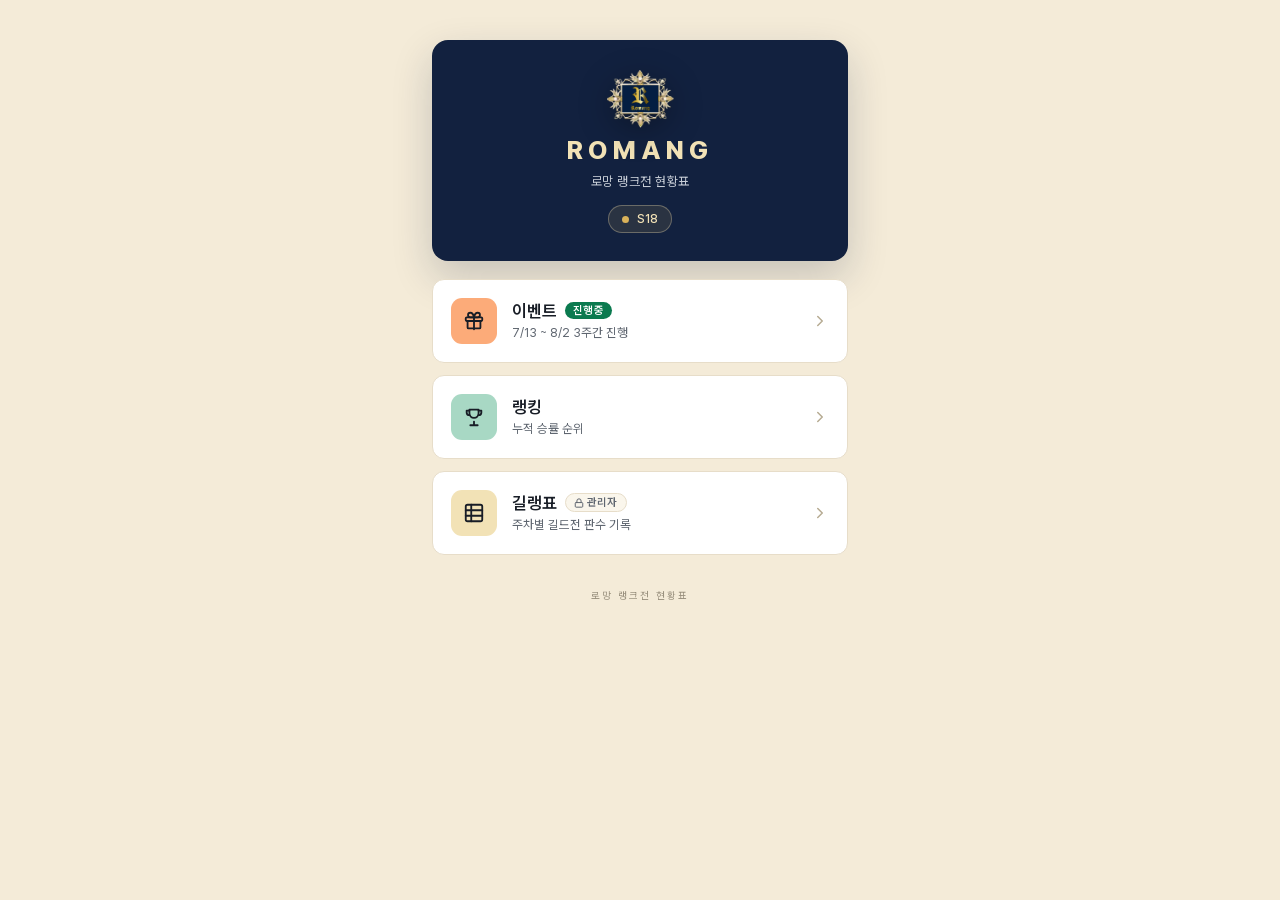
==== commit 0b4c7845: "c" ====
--- a/index.html
+++ b/index.html
@@ -210,7 +210,7 @@
       </span>
       <div class="body">
         <div class="title-row"><span class="title">이벤트</span><span class="badge">진행중</span></div>
-        <div class="desc">7/13 ~ 8/3 3주간 진행</div>
+        <div class="desc">7/13 ~ 8/2 3주간 진행</div>
       </div>
       <svg class="chev" width="18" height="18" viewBox="0 0 24 24" fill="none" stroke="currentColor" stroke-width="2" stroke-linecap="round" stroke-linejoin="round"><path d="M9 18l6-6-6-6"/></svg>
     </a>
